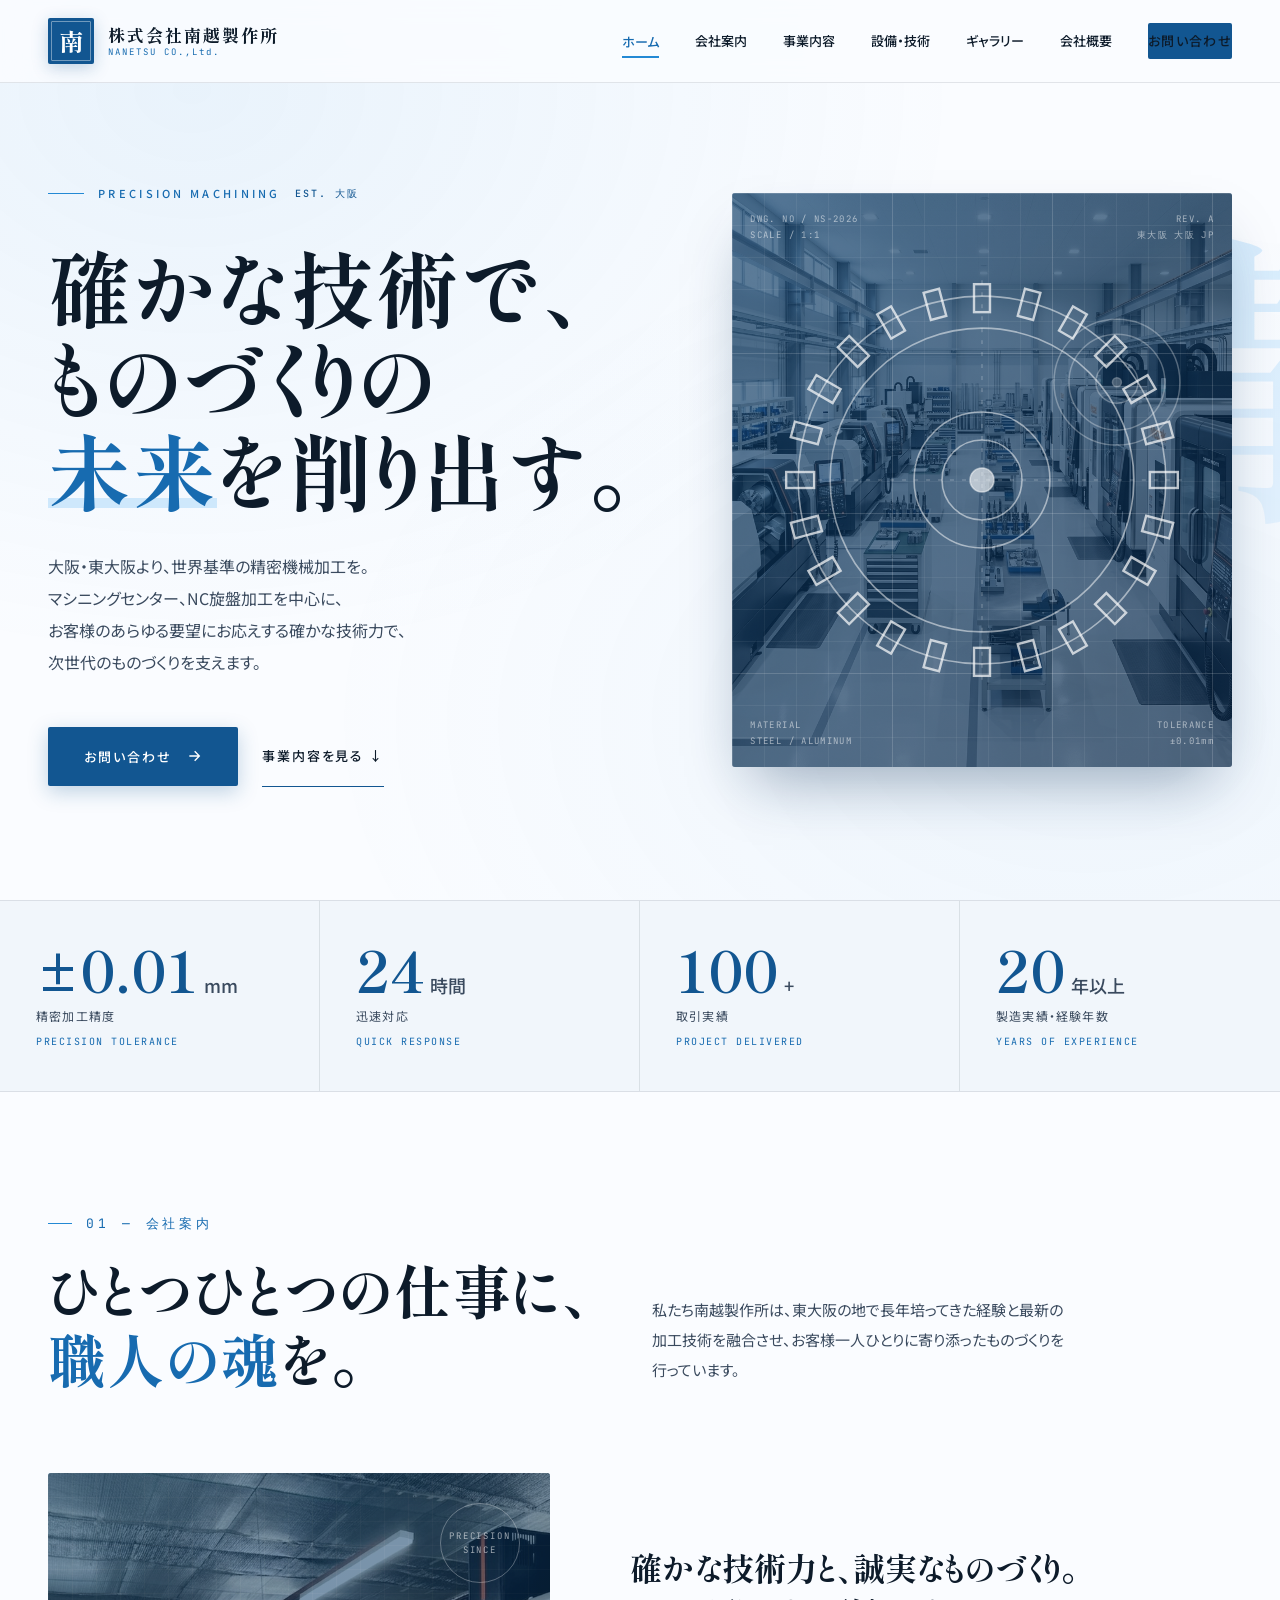
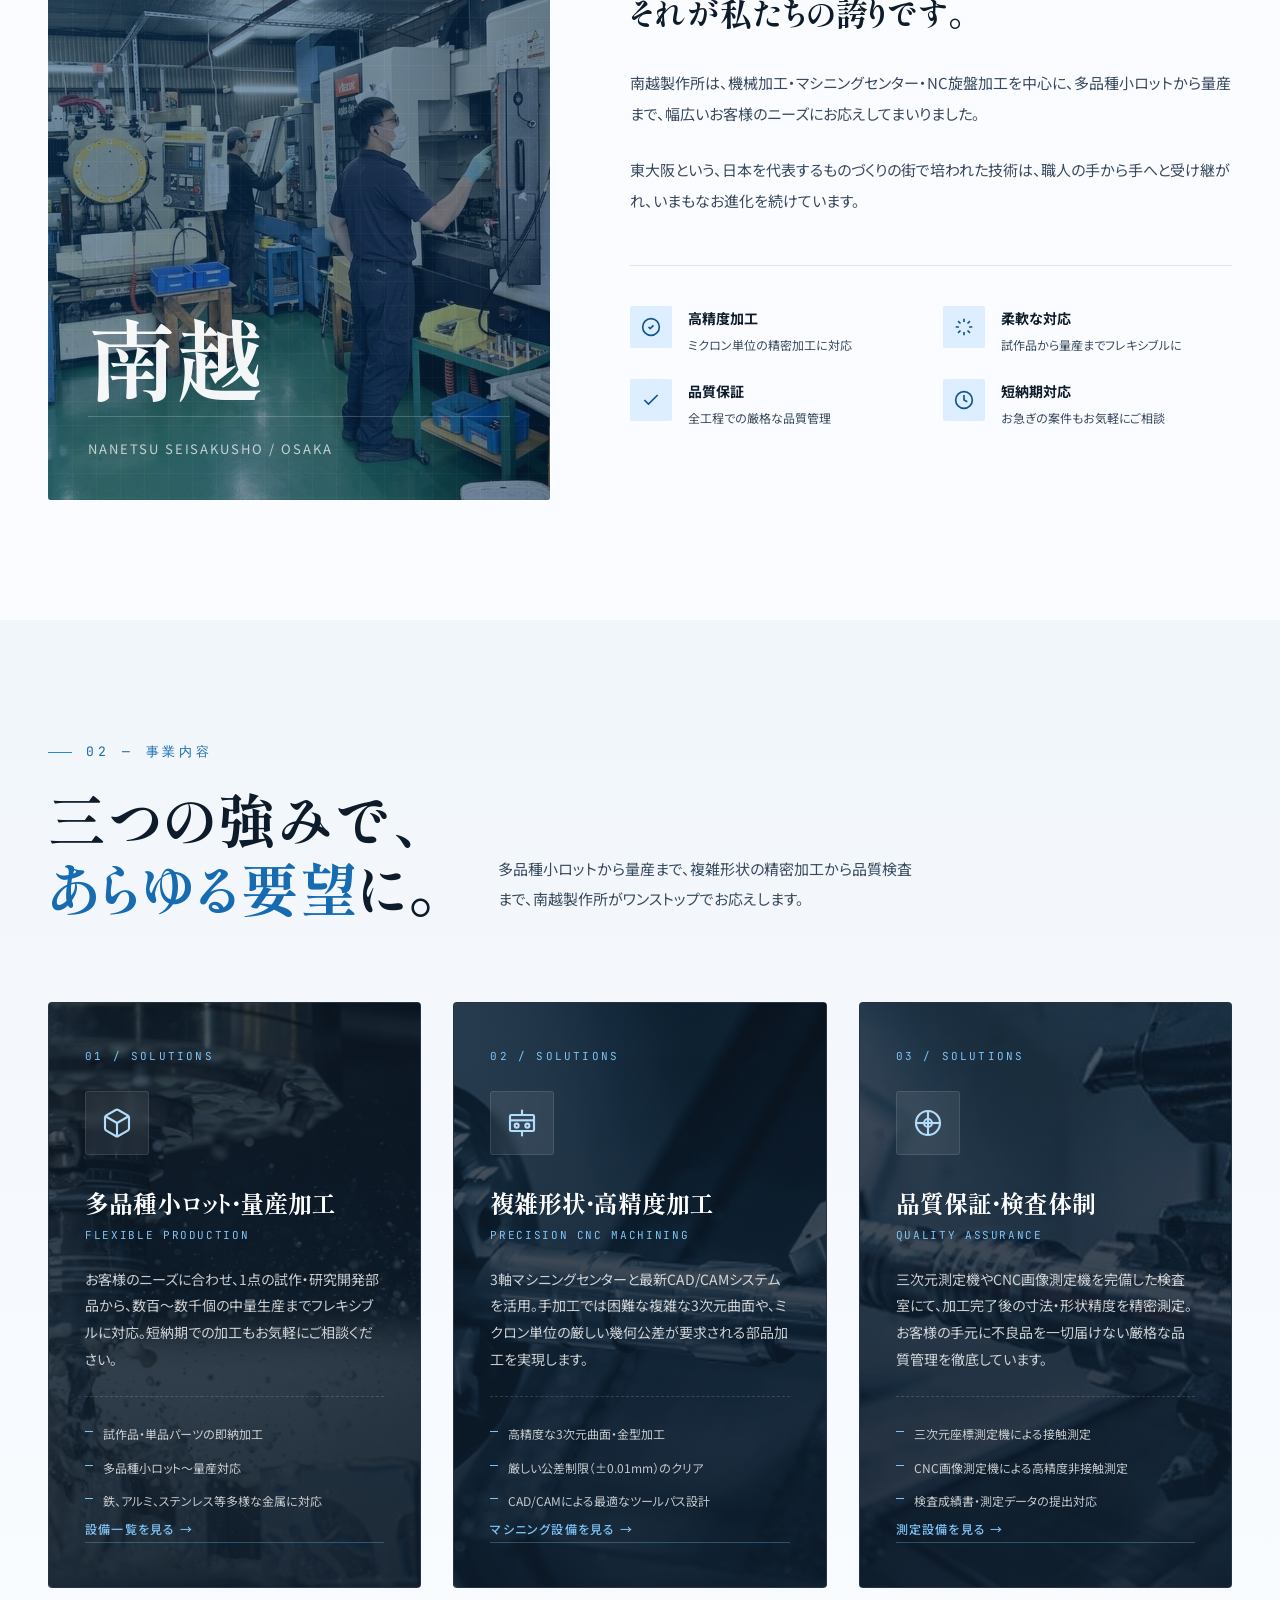
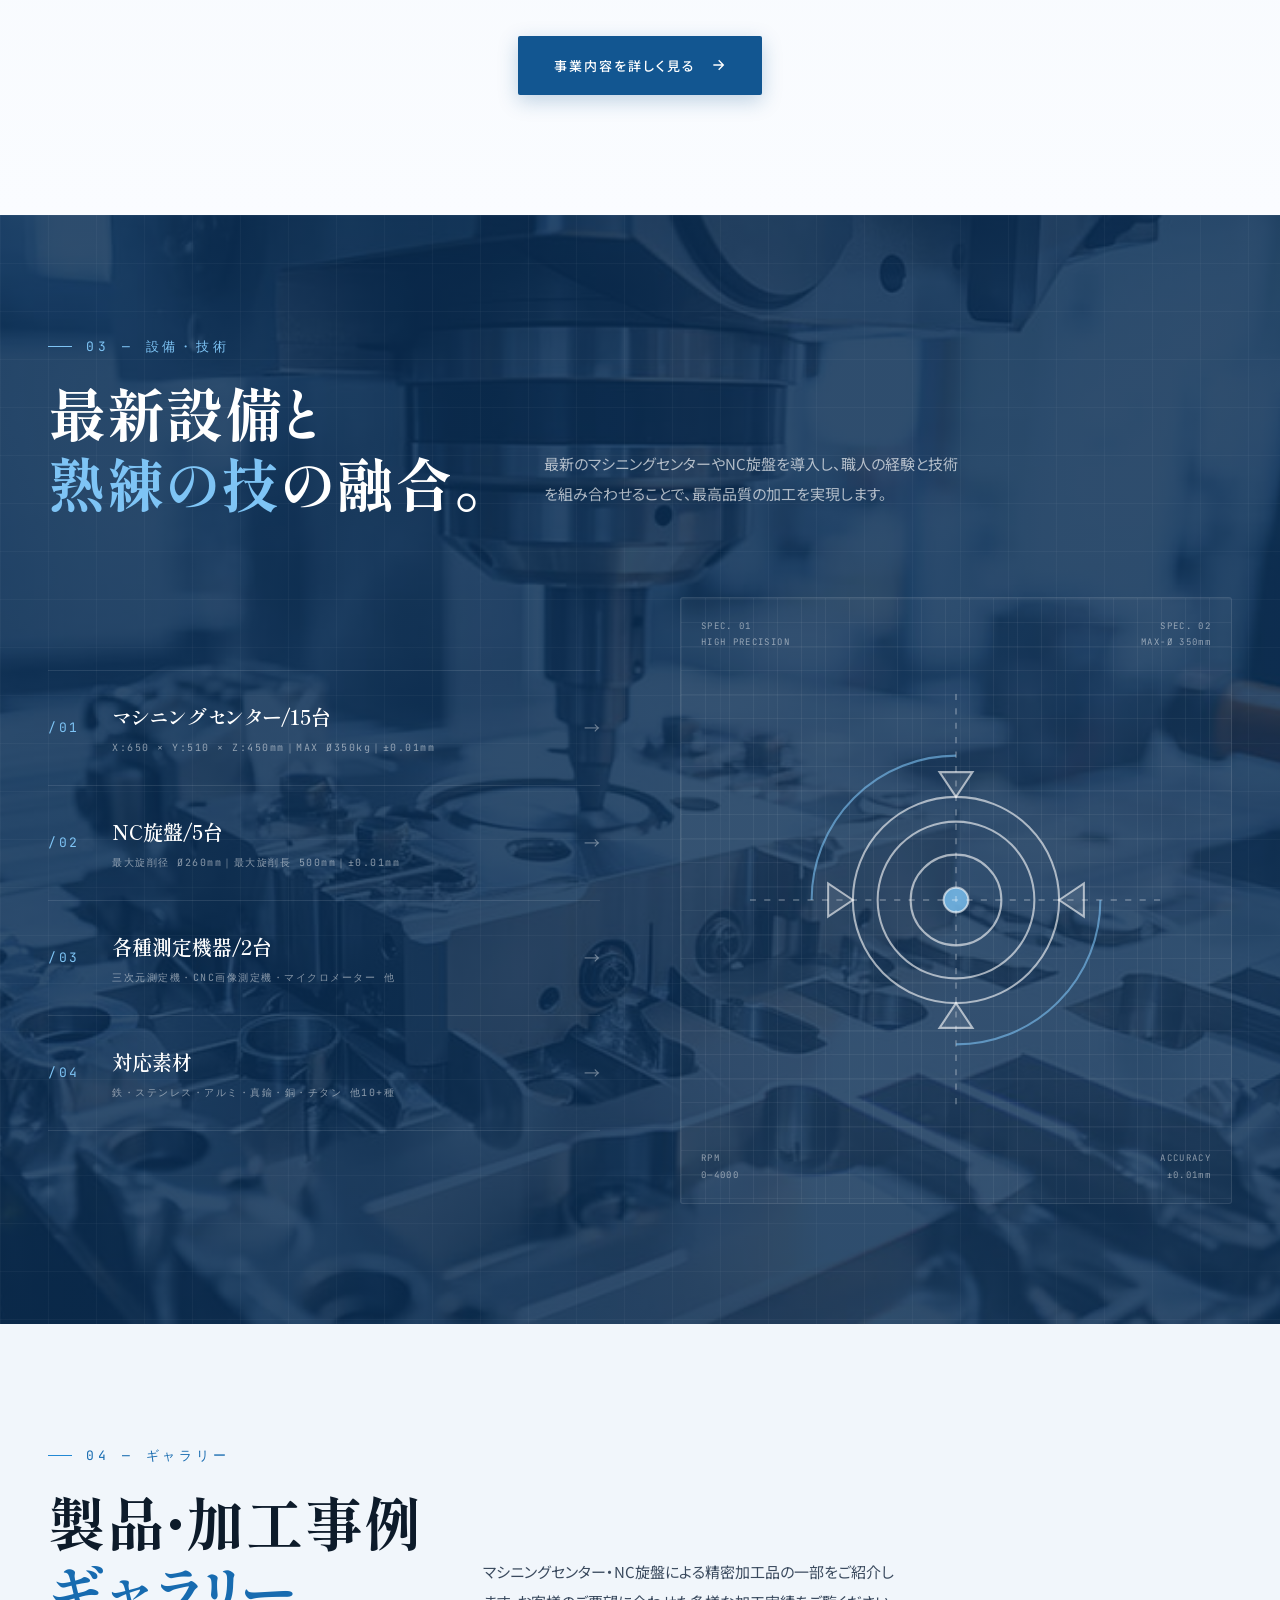
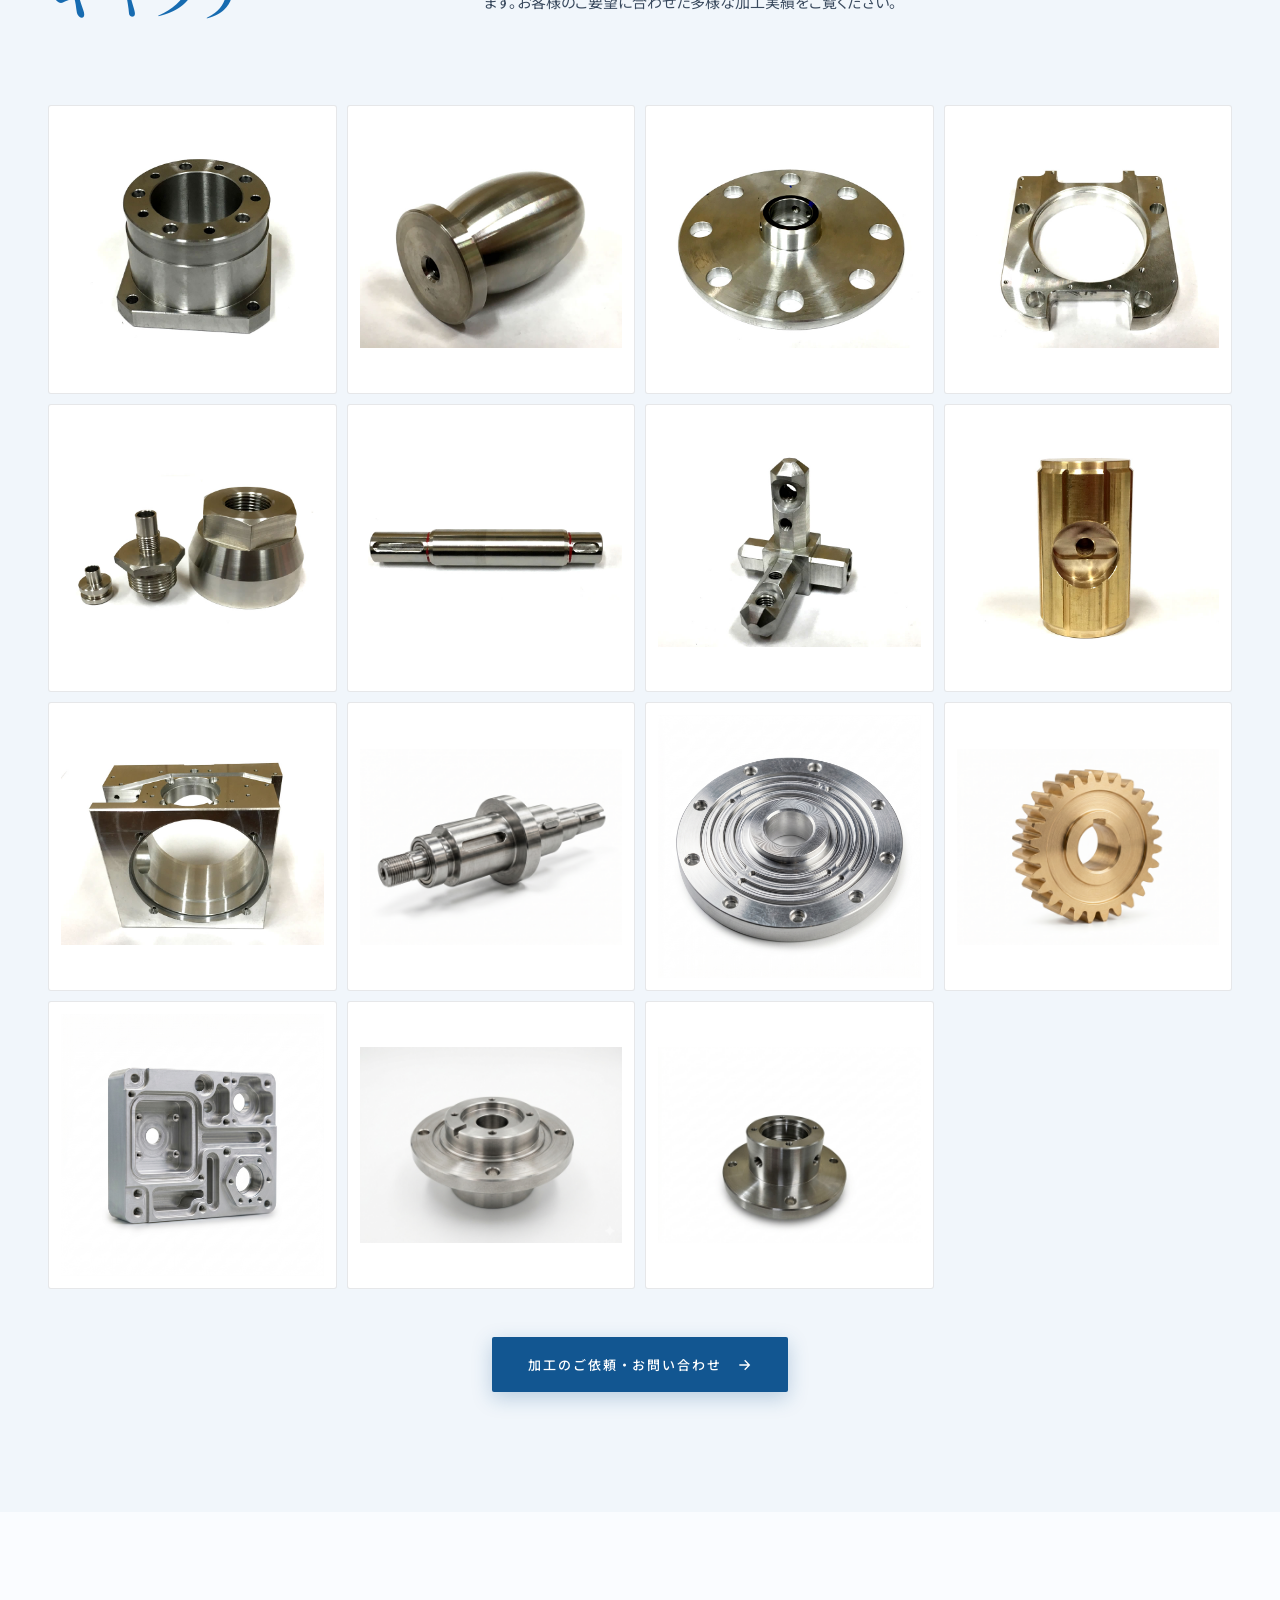
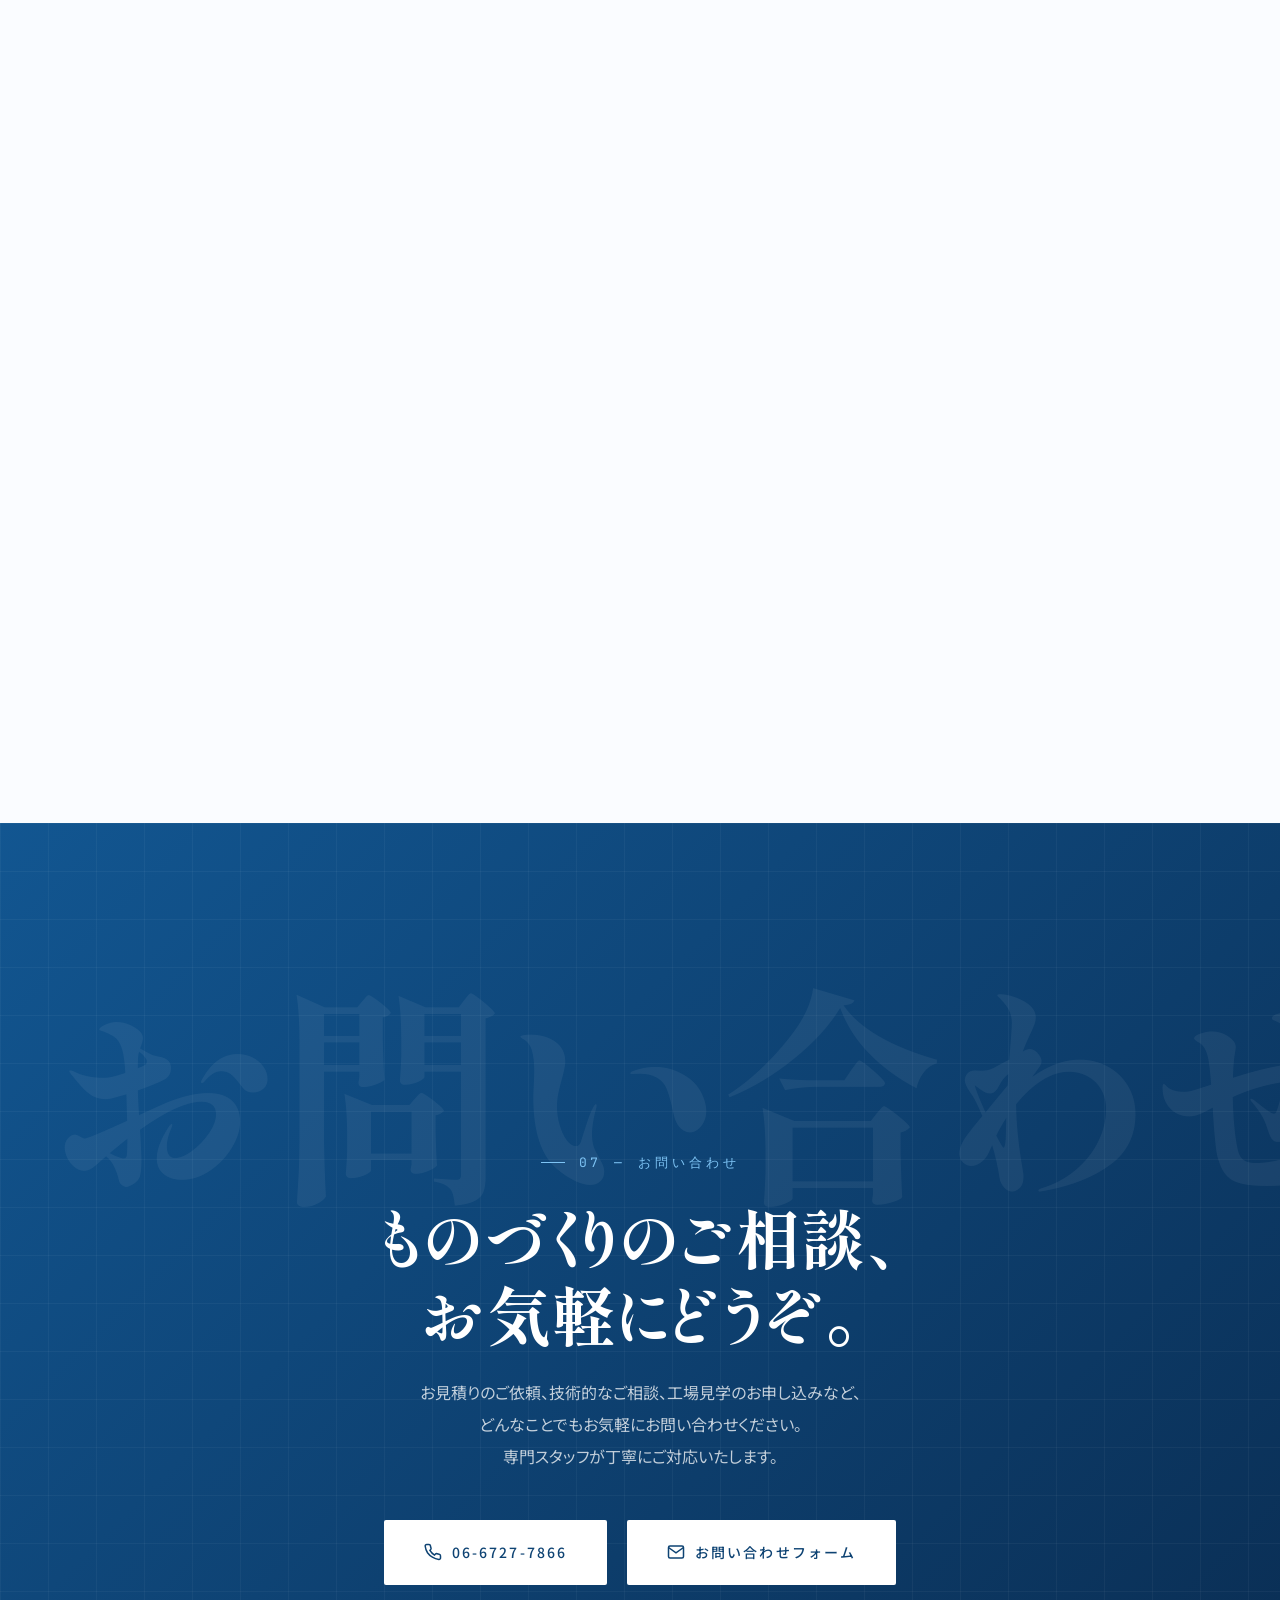
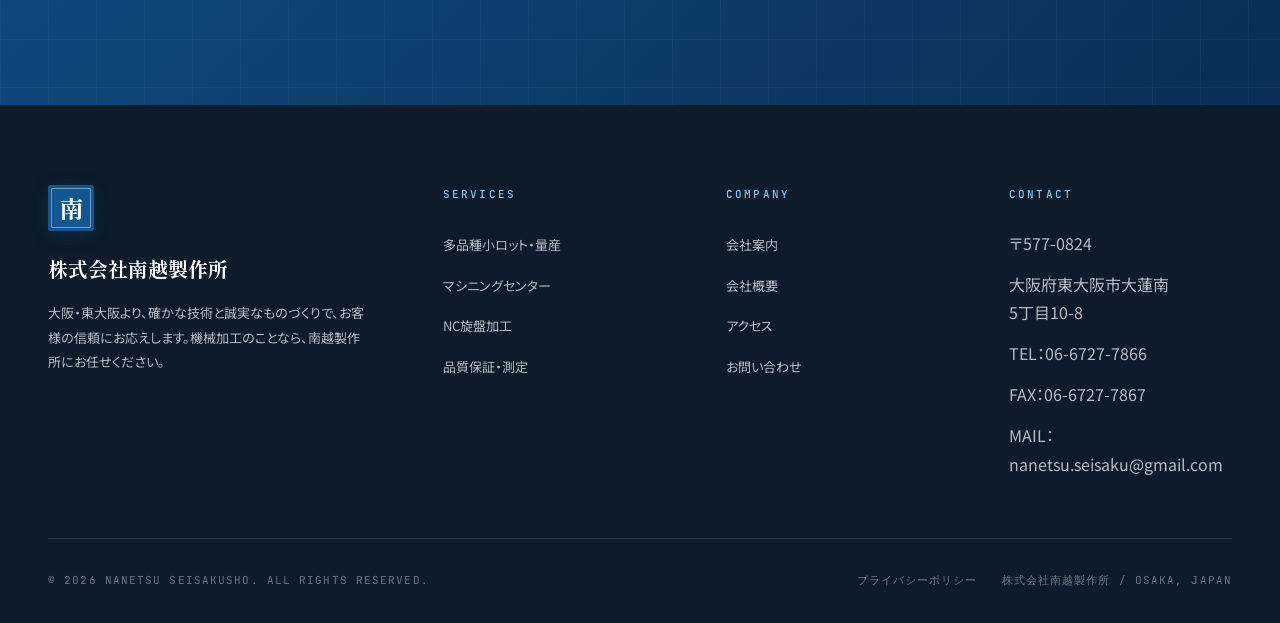
==== index.html @ d1db2cfe "first commit: nanetsu-web" ====
<!DOCTYPE html>
<html lang="ja">

<head>
  <meta charset="UTF-8">
  <meta name="viewport" content="width=device-width, initial-scale=1.0">
  <title>南越製作所 | 精密機械加工・マシニングセンター・NC旋盤加工</title>
  <meta name="description" content="大阪府東大阪市の南越製作所。機械加工、マシニングセンター、NC旋盤加工の専門企業。確かな技術と精密な仕上がりをお約束します。">
  <link rel="preconnect" href="https://fonts.googleapis.com">
  <link rel="preconnect" href="https://fonts.gstatic.com" crossorigin>
  <link
    href="https://fonts.googleapis.com/css2?family=Shippori+Mincho:wght@500;600;700;800&family=Noto+Sans+JP:wght@300;400;500;700&family=JetBrains+Mono:wght@400;500;700&display=swap"
    rel="stylesheet">
  <link rel="stylesheet" href="css/style.css">
</head>

<body>

  <!-- Dynamic Header Placeholder -->
  <div id="header-placeholder"></div>

  <!-- ===== HERO ===== -->
  <header class="hero">
    <div class="hero-bg-text">精密</div>
    <div class="hero-content">
      <div class="hero-tag">PRECISION MACHINING</div>
      <h1 class="hero-title">
        確かな技術で、<br>
        ものづくりの<br>
        <span class="accent">未来</span>を削り出す。
      </h1>
      <p class="hero-sub">
        大阪・東大阪より、世界基準の精密機械加工を。<br>
        マシニングセンター、NC旋盤加工を中心に、<br>
        お客様のあらゆる要望にお応えする確かな技術力で、<br>
        次世代のものづくりを支えます。
      </p>
      <div class="hero-cta">
        <a href="#contact" class="btn-primary">
          お問い合わせ
          <svg viewBox="0 0 24 24" fill="none" stroke="currentColor" stroke-width="2">
            <path d="M5 12h14M13 5l7 7-7 7" />
          </svg>
        </a>
        <a href="#services" class="btn-ghost">事業内容を見る ↓</a>
      </div>
    </div>
    <div class="hero-visual">
      <!-- Factory photo background -->
      <img src="images/company/interior.jpg" alt="工場内部"
        style="position:absolute;inset:0;width:100%;height:100%;object-fit:cover;opacity:0.38;z-index:0;filter:saturate(0.7) brightness(0.85);">
      <div class="blueprint"></div>
      <div class="blueprint-major"></div>
      <span class="visual-corner vc-tl">DWG. NO / NS-2026<br>SCALE / 1:1</span>
      <span class="visual-corner vc-tr">REV. A<br>東大阪 大阪 JP</span>
      <span class="visual-corner vc-bl">MATERIAL<br>STEEL / ALUMINUM</span>
      <span class="visual-corner vc-br">TOLERANCE<br>±0.01mm</span>
      <!-- Main gear -->
      <svg class="gear-svg" viewBox="0 0 200 200" xmlns="http://www.w3.org/2000/svg">
        <g fill="none" stroke="rgba(255,255,255,.5)" stroke-width=".8">
          <circle cx="100" cy="100" r="92" />
          <circle cx="100" cy="100" r="76" />
          <circle cx="100" cy="100" r="34" />
          <circle cx="100" cy="100" r="20" />
          <circle cx="100" cy="100" r="6" fill="rgba(255,255,255,.6)" />
        </g>
        <g stroke="rgba(255,255,255,.7)" stroke-width="1.2" fill="rgba(255,255,255,.05)">
          <!-- Gear teeth via rotated rectangles -->
          <g id="teeth-group">
            <rect x="96" y="2" width="8" height="14" />
          </g>
          <use href="#teeth-group" transform="rotate(15 100 100)" />
          <use href="#teeth-group" transform="rotate(30 100 100)" />
          <use href="#teeth-group" transform="rotate(45 100 100)" />
          <use href="#teeth-group" transform="rotate(60 100 100)" />
          <use href="#teeth-group" transform="rotate(75 100 100)" />
          <use href="#teeth-group" transform="rotate(90 100 100)" />
          <use href="#teeth-group" transform="rotate(105 100 100)" />
          <use href="#teeth-group" transform="rotate(120 100 100)" />
          <use href="#teeth-group" transform="rotate(135 100 100)" />
          <use href="#teeth-group" transform="rotate(150 100 100)" />
          <use href="#teeth-group" transform="rotate(165 100 100)" />
          <use href="#teeth-group" transform="rotate(180 100 100)" />
          <use href="#teeth-group" transform="rotate(195 100 100)" />
          <use href="#teeth-group" transform="rotate(210 100 100)" />
          <use href="#teeth-group" transform="rotate(225 100 100)" />
          <use href="#teeth-group" transform="rotate(240 100 100)" />
          <use href="#teeth-group" transform="rotate(255 100 100)" />
          <use href="#teeth-group" transform="rotate(270 100 100)" />
          <use href="#teeth-group" transform="rotate(285 100 100)" />
          <use href="#teeth-group" transform="rotate(300 100 100)" />
          <use href="#teeth-group" transform="rotate(315 100 100)" />
          <use href="#teeth-group" transform="rotate(330 100 100)" />
          <use href="#teeth-group" transform="rotate(345 100 100)" />
        </g>
        <!-- crosshair -->
        <line x1="100" y1="0" x2="100" y2="200" stroke="rgba(255,255,255,.15)" stroke-dasharray="2 4" />
        <line x1="0" y1="100" x2="200" y2="100" stroke="rgba(255,255,255,.15)" stroke-dasharray="2 4" />
      </svg>
      <!-- Small gear -->
      <svg class="gear-svg-2" viewBox="0 0 100 100" xmlns="http://www.w3.org/2000/svg">
        <g fill="none" stroke="rgba(255,255,255,.6)" stroke-width="1">
          <circle cx="50" cy="50" r="42" />
          <circle cx="50" cy="50" r="32" />
          <circle cx="50" cy="50" r="14" />
          <circle cx="50" cy="50" r="3" fill="rgba(255,255,255,.5)" />
        </g>
      </svg>
    </div>
  </header>

  <!-- ===== STATS ===== -->
  <div class="stats">
    <div class="stat">
      <div class="stat-num">±0.01<span class="unit">mm</span></div>
      <div class="stat-label">精密加工精度</div>
      <div class="stat-en">PRECISION TOLERANCE</div>
    </div>
    <div class="stat">
      <div class="stat-num">24<span class="unit">時間</span></div>
      <div class="stat-label">迅速対応</div>
      <div class="stat-en">QUICK RESPONSE</div>
    </div>
    <div class="stat">
      <div class="stat-num">100<span class="unit">+</span></div>
      <div class="stat-label">取引実績</div>
      <div class="stat-en">PROJECT DELIVERED</div>
    </div>
    <div class="stat">
      <div class="stat-num">20<span class="unit">年以上</span></div>
      <div class="stat-label">製造実績・経験年数</div>
      <div class="stat-en">YEARS OF EXPERIENCE</div>
    </div>
  </div>

  <!-- ===== ABOUT ===== -->
  <section class="about" id="about">
    <div class="section-head">
      <div>
        <div class="section-num">01 — 会社案内</div>
        <h2 class="section-title">
          ひとつひとつの仕事に、<br>
          <span class="blue">職人の魂</span>を。
        </h2>
      </div>
      <p class="section-desc">
        私たち南越製作所は、東大阪の地で長年培ってきた経験と最新の加工技術を融合させ、お客様一人ひとりに寄り添ったものづくりを行っています。
      </p>
    </div>

    <div class="about-grid">
      <div class="about-img">
        <img src="images/interior-3.jpg" alt="南越製作所 工場内様子"
          style="position: absolute; inset: 0; width: 100%; height: 100%; object-fit: cover; opacity: 0.55; filter: contrast(1.05) brightness(0.82); z-index: 1;">
        <div class="about-img-deco" style="z-index: 3;">PRECISION<br>SINCE</div>
        <div class="about-img-text" style="z-index: 3;">
          <div class="kanji">南越</div>
          <div class="desc">NANETSU SEISAKUSHO / OSAKA</div>
        </div>
      </div>
      <div class="about-text">
        <h3>確かな技術力と、誠実なものづくり。<br>それが私たちの誇りです。</h3>
        <p>
          南越製作所は、機械加工・マシニングセンター・NC旋盤加工を中心に、多品種小ロットから量産まで、幅広いお客様のニーズにお応えしてまいりました。
        </p>
        <p>
          東大阪という、日本を代表するものづくりの街で培われた技術は、職人の手から手へと受け継がれ、いまもなお進化を続けています。
        </p>

        <div class="about-features">
          <div class="feat">
            <div class="feat-icon">
              <svg width="20" height="20" viewBox="0 0 24 24" fill="none" stroke="currentColor" stroke-width="2">
                <path d="M9 12l2 2 4-4" />
                <circle cx="12" cy="12" r="10" />
              </svg>
            </div>
            <div>
              <h4>高精度加工</h4>
              <p>ミクロン単位の精密加工に対応</p>
            </div>
          </div>
          <div class="feat">
            <div class="feat-icon">
              <svg width="20" height="20" viewBox="0 0 24 24" fill="none" stroke="currentColor" stroke-width="2">
                <path
                  d="M12 2v4M12 18v4M4.93 4.93l2.83 2.83M16.24 16.24l2.83 2.83M2 12h4M18 12h4M4.93 19.07l2.83-2.83M16.24 7.76l2.83-2.83" />
              </svg>
            </div>
            <div>
              <h4>柔軟な対応</h4>
              <p>試作品から量産までフレキシブルに</p>
            </div>
          </div>
          <div class="feat">
            <div class="feat-icon">
              <svg width="20" height="20" viewBox="0 0 24 24" fill="none" stroke="currentColor" stroke-width="2">
                <polyline points="20 6 9 17 4 12" />
              </svg>
            </div>
            <div>
              <h4>品質保証</h4>
              <p>全工程での厳格な品質管理</p>
            </div>
          </div>
          <div class="feat">
            <div class="feat-icon">
              <svg width="20" height="20" viewBox="0 0 24 24" fill="none" stroke="currentColor" stroke-width="2">
                <circle cx="12" cy="12" r="10" />
                <polyline points="12 6 12 12 16 14" />
              </svg>
            </div>
            <div>
              <h4>短納期対応</h4>
              <p>お急ぎの案件もお気軽にご相談</p>
            </div>
          </div>
        </div>
      </div>
    </div>
  </section>

  <!-- ===== SERVICES ===== -->
  <section class="services" id="services">
    <div class="section-head">
      <div>
        <div class="section-num">02 — 事業内容</div>
        <h2 class="section-title">
          三つの強みで、<br>
          <span class="blue">あらゆる要望</span>に。
        </h2>
      </div>
      <p class="section-desc">
        多品種小ロットから量産まで、複雑形状の精密加工から品質検査まで、南越製作所がワンストップでお応えします。
      </p>
    </div>

    <div class="services-grid">
      <!-- Service 01 -->
      <div class="service">
        <div class="service-bg" style="background-image: url('images/1.jpg');"></div>
        <div class="service-overlay"></div>
        <div class="service-content">
          <div class="service-num">01 / SOLUTIONS</div>
          <div class="service-icon">
            <svg width="32" height="32" viewBox="0 0 24 24" fill="none" stroke="currentColor" stroke-width="1.6">
              <path
                d="M21 16V8a2 2 0 0 0-1-1.73l-7-4a2 2 0 0 0-2 0l-7 4A2 2 0 0 0 3 8v8a2 2 0 0 0 1 1.73l7 4a2 2 0 0 0 2 0l7-4A2 2 0 0 0 21 16z" />
              <polyline points="3.27 6.96 12 12.01 20.73 6.96" />
              <line x1="12" y1="22.08" x2="12" y2="12" />
            </svg>
          </div>
          <h3>多品種小ロット・量産加工</h3>
          <span class="en">FLEXIBLE PRODUCTION</span>
          <p>
            お客様のニーズに合わせ、1点の試作・研究開発部品から、数百〜数千個の中量生産までフレキシブルに対応。短納期での加工もお気軽にご相談ください。
          </p>
          <ul class="service-list">
            <li>試作品・単品パーツの即納加工</li>
            <li>多品種小ロット〜量産対応</li>
            <li>鉄、アルミ、ステンレス等多様な金属に対応</li>
          </ul>
          <a href="tech.html" class="service-cta">設備一覧を見る →</a>
        </div>
      </div>

      <!-- Service 02 -->
      <div class="service">
        <div class="service-bg" style="background-image: url('images/2.jpg');"></div>
        <div class="service-overlay"></div>
        <div class="service-content">
          <div class="service-num">02 / SOLUTIONS</div>
          <div class="service-icon">
            <svg width="32" height="32" viewBox="0 0 24 24" fill="none" stroke="currentColor" stroke-width="1.6">
              <rect x="3" y="6" width="18" height="12" rx="1" />
              <line x1="3" y1="10" x2="21" y2="10" />
              <circle cx="8" cy="14" r="1.5" />
              <circle cx="16" cy="14" r="1.5" />
              <line x1="12" y1="2" x2="12" y2="6" />
              <line x1="12" y1="18" x2="12" y2="22" />
            </svg>
          </div>
          <h3>複雑形状・高精度加工</h3>
          <span class="en">PRECISION CNC MACHINING</span>
          <p>
            3軸マシニングセンターと最新CAD/CAMシステムを活用。手加工では困難な複雑な3次元曲面や、ミクロン単位の厳しい幾何公差が要求される部品加工を実現します。
          </p>
          <ul class="service-list">
            <li>高精度な3次元曲面・金型加工</li>
            <li>厳しい公差制限（±0.01mm）のクリア</li>
            <li>CAD/CAMによる最適なツールパス設計</li>
          </ul>
          <a href="mc.html" class="service-cta">マシニング設備を見る →</a>
        </div>
      </div>

      <!-- Service 03 -->
      <div class="service">
        <div class="service-bg" style="background-image: url('images/3.webp');"></div>
        <div class="service-overlay"></div>
        <div class="service-content">
          <div class="service-num">03 / SOLUTIONS</div>
          <div class="service-icon">
            <svg width="32" height="32" viewBox="0 0 24 24" fill="none" stroke="currentColor" stroke-width="1.6">
              <circle cx="12" cy="12" r="9" />
              <circle cx="12" cy="12" r="3" />
              <line x1="12" y1="3" x2="12" y2="21" />
              <line x1="3" y1="12" x2="21" y2="12" />
            </svg>
          </div>
          <h3>品質保証・検査体制</h3>
          <span class="en">QUALITY ASSURANCE</span>
          <p>
            三次元測定機やCNC画像測定機を完備した検査室にて、加工完了後の寸法・形状精度を精密測定。お客様の手元に不良品を一切届けない厳格な品質管理を徹底しています。
          </p>
          <ul class="service-list">
            <li>三次元座標測定機による接触測定</li>
            <li>CNC画像測定機による高精度非接触測定</li>
            <li>検査成績書・測定データの提出対応</li>
          </ul>
          <a href="do.html" class="service-cta">測定設備を見る →</a>
        </div>
      </div>
    </div>

    <div style="text-align: center; margin-top: 48px;">
      <a href="services.html" class="btn-primary" style="display: inline-flex;">
        事業内容を詳しく見る
        <svg viewBox="0 0 24 24" fill="none" stroke="currentColor" stroke-width="2">
          <path d="M5 12h14M13 5l7 7-7 7" />
        </svg>
      </a>
    </div>
  </section>

  <!-- ===== TECHNOLOGY ===== -->
  <section class="tech" id="tech">
    <div class="section-head" style="position:relative;z-index:2;">
      <div>
        <div class="section-num">03 — 設備・技術</div>
        <h2 class="section-title">
          最新設備と<br>
          <span class="blue">熟練の技</span>の融合。
        </h2>
      </div>
      <p class="section-desc">
        最新のマシニングセンターやNC旋盤を導入し、職人の経験と技術を組み合わせることで、最高品質の加工を実現します。
      </p>
    </div>

    <div class="tech-content">
      <div class="tech-list">
        <a href="mc.html" class="tech-item">
          <span class="tech-num">/01</span>
          <div class="tech-name">マシニングセンター/15台
            <span class="en">X:650 × Y:510 × Z:450mm｜MAX Ø350kg｜±0.01mm</span>
          </div>
          <span class="tech-arrow">→</span>
        </a>
        <a href="nc.html" class="tech-item">
          <span class="tech-num">/02</span>
          <div class="tech-name">NC旋盤/5台
            <span class="en">最大旋削径 Ø260mm｜最大旋削長 500mm｜±0.01mm</span>
          </div>
          <span class="tech-arrow">→</span>
        </a>
        <a href="do.html" class="tech-item">
          <span class="tech-num">/03</span>
          <div class="tech-name">各種測定機器/2台
            <span class="en">三次元測定機・CNC画像測定機・マイクロメーター 他</span>
          </div>
          <span class="tech-arrow">→</span>
        </a>
        <div class="tech-item">
          <span class="tech-num">/04</span>
          <div class="tech-name">対応素材
            <span class="en">鉄・ステンレス・アルミ・真鍮・銅・チタン 他10+種</span>
          </div>
          <span class="tech-arrow">→</span>
        </div>
      </div>

      <div class="tech-visual">
        <div class="tech-visual-grid"></div>
        <span class="tech-spec ts1">SPEC. 01<br>HIGH PRECISION</span>
        <span class="tech-spec ts2">SPEC. 02<br>MAX-Ø 350mm</span>
        <span class="tech-spec ts3">RPM<br>0—4000</span>
        <span class="tech-spec ts4">ACCURACY<br>±0.01mm</span>
        <svg viewBox="0 0 200 200" xmlns="http://www.w3.org/2000/svg">
          <!-- Lathe representation -->
          <g fill="none" stroke="rgba(255,255,255,.6)" stroke-width="1">
            <!-- Chuck -->
            <circle cx="100" cy="100" r="50" />
            <circle cx="100" cy="100" r="38" />
            <circle cx="100" cy="100" r="22" />
            <circle cx="100" cy="100" r="6" fill="rgba(125,196,245,.8)" />
            <!-- Jaws -->
            <path d="M100 50 L92 38 L108 38 Z" fill="rgba(255,255,255,.1)" />
            <path d="M100 150 L92 162 L108 162 Z" fill="rgba(255,255,255,.1)" />
            <path d="M50 100 L38 92 L38 108 Z" fill="rgba(255,255,255,.1)" />
            <path d="M150 100 L162 92 L162 108 Z" fill="rgba(255,255,255,.1)" />
            <!-- Crosshair -->
            <line x1="0" y1="100" x2="200" y2="100" stroke-dasharray="3 4" opacity=".4" />
            <line x1="100" y1="0" x2="100" y2="200" stroke-dasharray="3 4" opacity=".4" />
            <!-- Outer arcs -->
            <path d="M30 100 A70 70 0 0 1 100 30" stroke="rgba(125,196,245,.6)" />
            <path d="M170 100 A70 70 0 0 1 100 170" stroke="rgba(125,196,245,.6)" />
          </g>
        </svg>
      </div>
    </div>
  </section>

  <!-- ===== GALLERY ===== -->
  <section class="gallery" id="gallery">
    <div class="section-head">
      <div>
        <div class="section-num">04 — ギャラリー</div>
        <h2 class="section-title">
          製品・加工事例<br>
          <span class="blue">ギャラリー</span>
        </h2>
      </div>
      <p class="section-desc">
        マシニングセンター・NC旋盤による精密加工品の一部をご紹介します。お客様のご要望に合わせた多様な加工実績をご覧ください。
      </p>
    </div>

    <div class="gallery-layout">
      <div class="gallery-item">
        <img src="images/product/3665-2-4-gimg-1.jpeg" alt="精密加工製品" loading="lazy">
        <div class="gallery-overlay">PRECISION MACHINING / 精密加工</div>
      </div>
      <div class="gallery-item">
        <img src="images/product/3665-2-4-gimg-2.jpeg" alt="加工事例 02" loading="lazy">
        <div class="gallery-overlay">MACHINING CENTER</div>
      </div>
      <div class="gallery-item">
        <img src="images/product/3665-2-4-gimg-3.jpeg" alt="加工事例 03" loading="lazy">
        <div class="gallery-overlay">NC TURNING</div>
      </div>
      <div class="gallery-item">
        <img src="images/product/3665-2-4-gimg-4.jpeg" alt="加工事例 04" loading="lazy">
        <div class="gallery-overlay">PRECISION PARTS</div>
      </div>
      <div class="gallery-item">
        <img src="images/product/3665-2-4-gimg-5.jpeg" alt="加工事例 05" loading="lazy">
        <div class="gallery-overlay">MILLING / フライス加工</div>
      </div>
      <div class="gallery-item">
        <img src="images/product/3665-2-4-gimg-6.jpeg" alt="加工事例 06" loading="lazy">
        <div class="gallery-overlay">TURNING / 旋削加工</div>
      </div>
      <div class="gallery-item">
        <img src="images/product/3665-2-4-gimg-7.jpeg" alt="加工事例 07" loading="lazy">
        <div class="gallery-overlay">COMPLEX PART / 複合加工</div>
      </div>
      <div class="gallery-item">
        <img src="images/product/3665-2-4-gimg-8.jpeg" alt="加工事例 08" loading="lazy">
        <div class="gallery-overlay">HIGH PRECISION</div>
      </div>
      <div class="gallery-item">
        <img src="images/product/3665-2-4-gimg-9.jpeg" alt="加工事例 09" loading="lazy">
        <div class="gallery-overlay">PRECISION PARTS</div>
      </div>
      <div class="gallery-item">
        <img src="images/product/product-1.png" alt="加工事例 10" loading="lazy">
        <div class="gallery-overlay">PRECISION PARTS</div>
      </div>
      <div class="gallery-item">
        <img src="images/product/product-2.png" alt="加工事例 11" loading="lazy">
        <div class="gallery-overlay">CNC MACHINING</div>
      </div>
      <div class="gallery-item">
        <img src="images/product/product-3.png" alt="加工事例 12" loading="lazy">
        <div class="gallery-overlay">TURNING / 旋削加工</div>
      </div>
      <div class="gallery-item">
        <img src="images/product/product-4.png" alt="加工事例 13" loading="lazy">
        <div class="gallery-overlay">MILLING / フライス加工</div>
      </div>
      <div class="gallery-item">
        <img src="images/product/product-5.png" alt="加工事例 14" loading="lazy">
        <div class="gallery-overlay">FLANGE / フランジ加工</div>
      </div>
      <div class="gallery-item">
        <img src="images/product/product-6.png" alt="加工事例 15" loading="lazy">
        <div class="gallery-overlay">PRECISION PARTS / 精密部品</div>
      </div>
    </div>

    <div style="text-align: center; margin-top: 48px;">
      <button class="btn-primary open-contact-modal" style="display:inline-flex;cursor:pointer;border:none;">
        加工のご依頼・お問い合わせ
        <svg viewBox="0 0 24 24" fill="none" stroke="currentColor" stroke-width="2">
          <path d="M5 12h14M13 5l7 7-7 7" />
        </svg>
      </button>
    </div>
  </section>

  <!-- ===== ORDER FLOW ===== -->
  <section class="order-flow" id="order-flow">
    <div class="section-head">
      <div>
        <div class="section-num">05 — 注文の流れ</div>
        <h2 class="section-title">
          ご依頼から納品まで、<br>
          <span class="blue">安心のプロセス</span>。
        </h2>
      </div>
      <p class="section-desc">
        お問い合わせから納品まで、お客様に安心してご依頼いただけるよう、丁寧にサポートいたします。まずはお気軽にご相談ください。
      </p>
    </div>

    <div class="flow-track">
      <!-- Step 1 -->
      <div class="flow-step reveal">
        <div class="flow-step-inner">
          <div class="flow-step-num">STEP <span>01</span></div>
          <div class="flow-step-icon">
            <svg width="30" height="30" viewBox="0 0 24 24" fill="none" stroke="currentColor" stroke-width="1.6">
              <path d="M22 16.92v3a2 2 0 0 1-2.18 2 19.79 19.79 0 0 1-8.63-3.07A19.5 19.5 0 0 1 4.69 13a19.79 19.79 0 0 1-3.07-8.67A2 2 0 0 1 3.62 2h3a2 2 0 0 1 2 1.72c.127.96.361 1.903.7 2.81a2 2 0 0 1-.45 2.11L7.91 9.91a16 16 0 0 0 6.13 6.13l1.27-1.27a2 2 0 0 1 2.11-.45c.907.339 1.85.573 2.81.7A2 2 0 0 1 22 16.92z"/>
            </svg>
          </div>
          <h4 class="flow-step-title">お問い合わせ・<br>ご相談</h4>
          <p class="flow-step-desc">電話・メール・フォームよりお気軽にご連絡ください。加工内容、材質、数量などをお聞かせください。</p>
          <div class="flow-step-tag">TEL / MAIL / FORM</div>
        </div>
        <div class="flow-arrow">
          <svg viewBox="0 0 40 24" fill="none" xmlns="http://www.w3.org/2000/svg">
            <line x1="0" y1="12" x2="32" y2="12" stroke="currentColor" stroke-width="1.5" stroke-dasharray="4 3"/>
            <polyline points="26,5 34,12 26,19" stroke="currentColor" stroke-width="1.5" fill="none" stroke-linejoin="round"/>
          </svg>
        </div>
      </div>

      <!-- Step 2 -->
      <div class="flow-step reveal">
        <div class="flow-step-inner">
          <div class="flow-step-num">STEP <span>02</span></div>
          <div class="flow-step-icon">
            <svg width="30" height="30" viewBox="0 0 24 24" fill="none" stroke="currentColor" stroke-width="1.6">
              <path d="M14 2H6a2 2 0 0 0-2 2v16a2 2 0 0 0 2 2h12a2 2 0 0 0 2-2V8z"/>
              <polyline points="14 2 14 8 20 8"/>
              <line x1="16" y1="13" x2="8" y2="13"/><line x1="16" y1="17" x2="8" y2="17"/>
              <polyline points="10 9 9 9 8 9"/>
            </svg>
          </div>
          <h4 class="flow-step-title">図面・仕様の<br>ご提出</h4>
          <p class="flow-step-desc">図面（PDF・DXF等）や仕様書をメールにてお送りください。口頭でのご相談も対応いたします。</p>
          <div class="flow-step-tag">PDF / DXF / CAD</div>
        </div>
        <div class="flow-arrow">
          <svg viewBox="0 0 40 24" fill="none" xmlns="http://www.w3.org/2000/svg">
            <line x1="0" y1="12" x2="32" y2="12" stroke="currentColor" stroke-width="1.5" stroke-dasharray="4 3"/>
            <polyline points="26,5 34,12 26,19" stroke="currentColor" stroke-width="1.5" fill="none" stroke-linejoin="round"/>
          </svg>
        </div>
      </div>

      <!-- Step 3 -->
      <div class="flow-step reveal">
        <div class="flow-step-inner">
          <div class="flow-step-num">STEP <span>03</span></div>
          <div class="flow-step-icon">
            <svg width="30" height="30" viewBox="0 0 24 24" fill="none" stroke="currentColor" stroke-width="1.6">
              <line x1="12" y1="1" x2="12" y2="23"/><path d="M17 5H9.5a3.5 3.5 0 0 0 0 7h5a3.5 3.5 0 0 1 0 7H6"/>
            </svg>
          </div>
          <h4 class="flow-step-title">お見積もり・<br>ご提案</h4>
          <p class="flow-step-desc">図面・仕様を確認後、加工方法と費用をご提示します。最短24時間以内にご回答いたします。</p>
          <div class="flow-step-tag">MAX 24H RESPONSE</div>
        </div>
        <div class="flow-arrow">
          <svg viewBox="0 0 40 24" fill="none" xmlns="http://www.w3.org/2000/svg">
            <line x1="0" y1="12" x2="32" y2="12" stroke="currentColor" stroke-width="1.5" stroke-dasharray="4 3"/>
            <polyline points="26,5 34,12 26,19" stroke="currentColor" stroke-width="1.5" fill="none" stroke-linejoin="round"/>
          </svg>
        </div>
      </div>

      <!-- Step 4 -->
      <div class="flow-step reveal">
        <div class="flow-step-inner">
          <div class="flow-step-num">STEP <span>04</span></div>
          <div class="flow-step-icon">
            <svg width="30" height="30" viewBox="0 0 24 24" fill="none" stroke="currentColor" stroke-width="1.6">
              <polyline points="9 11 12 14 22 4"/>
              <path d="M21 12v7a2 2 0 0 1-2 2H5a2 2 0 0 1-2-2V5a2 2 0 0 1 2-2h11"/>
            </svg>
          </div>
          <h4 class="flow-step-title">ご発注・<br>ご契約</h4>
          <p class="flow-step-desc">お見積りにご納得いただけましたら、正式にご発注をお願いいたします。納期・仕様を最終確認します。</p>
          <div class="flow-step-tag">ORDER CONFIRMED</div>
        </div>
        <div class="flow-arrow">
          <svg viewBox="0 0 40 24" fill="none" xmlns="http://www.w3.org/2000/svg">
            <line x1="0" y1="12" x2="32" y2="12" stroke="currentColor" stroke-width="1.5" stroke-dasharray="4 3"/>
            <polyline points="26,5 34,12 26,19" stroke="currentColor" stroke-width="1.5" fill="none" stroke-linejoin="round"/>
          </svg>
        </div>
      </div>

      <!-- Step 5 -->
      <div class="flow-step reveal">
        <div class="flow-step-inner">
          <div class="flow-step-num">STEP <span>05</span></div>
          <div class="flow-step-icon">
            <svg width="30" height="30" viewBox="0 0 24 24" fill="none" stroke="currentColor" stroke-width="1.6">
              <circle cx="12" cy="12" r="3"/><path d="M19.07 4.93a10 10 0 0 1 0 14.14M4.93 4.93a10 10 0 0 0 0 14.14"/>
              <path d="M15.54 8.46a5 5 0 0 1 0 7.07M8.46 8.46a5 5 0 0 0 0 7.07"/>
            </svg>
          </div>
          <h4 class="flow-step-title">加工・<br>製造</h4>
          <p class="flow-step-desc">マシニングセンター・NC旋盤など最新設備にて、精密加工を行います。工程ごとに進捗を管理します。</p>
          <div class="flow-step-tag">CNC / MC / NC LATHE</div>
        </div>
        <div class="flow-arrow">
          <svg viewBox="0 0 40 24" fill="none" xmlns="http://www.w3.org/2000/svg">
            <line x1="0" y1="12" x2="32" y2="12" stroke="currentColor" stroke-width="1.5" stroke-dasharray="4 3"/>
            <polyline points="26,5 34,12 26,19" stroke="currentColor" stroke-width="1.5" fill="none" stroke-linejoin="round"/>
          </svg>
        </div>
      </div>

      <!-- Step 6 -->
      <div class="flow-step reveal">
        <div class="flow-step-inner">
          <div class="flow-step-num">STEP <span>06</span></div>
          <div class="flow-step-icon">
            <svg width="30" height="30" viewBox="0 0 24 24" fill="none" stroke="currentColor" stroke-width="1.6">
              <path d="M22 11.08V12a10 10 0 1 1-5.93-9.14"/>
              <polyline points="22 4 12 14.01 9 11.01"/>
            </svg>
          </div>
          <h4 class="flow-step-title">品質検査・<br>測定</h4>
          <p class="flow-step-desc">三次元測定機・CNC画像測定機により全数検査を実施。図面公差内であることを厳格に確認します。</p>
          <div class="flow-step-tag">CMM / ±0.01mm</div>
        </div>
        <div class="flow-arrow">
          <svg viewBox="0 0 40 24" fill="none" xmlns="http://www.w3.org/2000/svg">
            <line x1="0" y1="12" x2="32" y2="12" stroke="currentColor" stroke-width="1.5" stroke-dasharray="4 3"/>
            <polyline points="26,5 34,12 26,19" stroke="currentColor" stroke-width="1.5" fill="none" stroke-linejoin="round"/>
          </svg>
        </div>
      </div>

      <!-- Step 7 -->
      <div class="flow-step flow-step--last reveal">
        <div class="flow-step-inner">
          <div class="flow-step-num">STEP <span>07</span></div>
          <div class="flow-step-icon">
            <svg width="30" height="30" viewBox="0 0 24 24" fill="none" stroke="currentColor" stroke-width="1.6">
              <rect x="1" y="3" width="15" height="13" rx="1"/>
              <path d="M16 8h4l3 5v3h-7V8z"/><circle cx="5.5" cy="18.5" r="2.5"/><circle cx="18.5" cy="18.5" r="2.5"/>
            </svg>
          </div>
          <h4 class="flow-step-title">検品・<br>納品</h4>
          <p class="flow-step-desc">梱包・検品後、指定の納品先へお届けします。検査成績書の同梱も対応可能です。</p>
          <div class="flow-step-tag">DELIVERY COMPLETE</div>
        </div>
      </div>
    </div>

    <div class="flow-cta-row">
      <button class="btn-primary open-contact-modal" style="display:inline-flex;cursor:pointer;border:none;">
        まずはお問い合わせ
        <svg viewBox="0 0 24 24" fill="none" stroke="currentColor" stroke-width="2">
          <path d="M5 12h14M13 5l7 7-7 7" />
        </svg>
      </button>
    </div>
  </section>

  <!-- ===== COMPANY ===== -->
  <section class="company" id="company">
    <div class="section-head">
      <div>
        <div class="section-num">06 — 会社概要</div>
        <h2 class="section-title">
          会社概要<br>
          <span class="blue">COMPANY PROFILE</span>
        </h2>
      </div>
      <p class="section-desc">
        株式会社南越製作所の会社情報・アクセスマップをご案内します。
      </p>
    </div>

    <div class="company-grid">
      <div class="company-table-wrap">
        <table class="info-table">
          <tbody>
            <tr>
              <th>会社名</th>
              <td>株式会社南越製作所<br><span class="mono">NANETSU CO.,Ltd.</span></td>
            </tr>
            <tr>
              <th>代表者</th>
              <td>デイン　バン ファン<br><span class="mono">DINH VAN PHAN</span></td>
            </tr>
            <tr>
              <th>設立</th>
              <td>平成19年（2007年）</td>
            </tr>
            <tr>
              <th>所在地</th>
              <td>〒577-0824<br>大阪府東大阪市大蓮南5丁目10-8</td>
            </tr>
            <tr>
              <th>電話番号</th>
              <td><span class="mono">06-6727-7866</span></td>
            </tr>
            <tr>
              <th>FAX</th>
              <td><span class="mono">06-6727-7867</span></td>
            </tr>
            <tr>
              <th>メール</th>
              <td><span class="mono">nanetsu.seisaku@gmail.com</span></td>
            </tr>
            <tr>
              <th>事業内容</th>
              <td>機械加工<br>マシニングセンター加工<br>NC旋盤加工</td>
            </tr>
            <tr>
              <th>営業時間</th>
              <td>平日 8:00 - 17:00<br><span class="mono">定休日：土・日・祝日</span></td>
            </tr>
          </tbody>
        </table>
        <a href="company.html" class="btn-outline" style="display:inline-flex;margin-top:28px;">
          詳細・アクセスを見る
          <svg viewBox="0 0 24 24" fill="none" stroke="currentColor" stroke-width="2" style="width:16px;height:16px;">
            <path d="M5 12h14M13 5l7 7-7 7" />
          </svg>
        </a>
      </div>
      <div class="map-container">
        <iframe src="https://maps.google.com/maps?q=大阪府東大阪市大蓮南5丁目10-8&t=&z=17&ie=UTF8&iwloc=&output=embed&hl=ja" width="100%"
          height="100%" style="border:0;" allowfullscreen="" loading="lazy"
          referrerpolicy="no-referrer-when-downgrade"></iframe>
      </div>
    </div>
  </section>

  <!-- ===== CONTACT ===== -->
  <section class="contact" id="contact">
    <div class="contact-bg-text">お問い合わせ</div>
    <div class="section-num">07 — お問い合わせ</div>
    <h2 class="contact-title">
      ものづくりのご相談、<br>
      <span class="blue">お気軽にどうぞ。</span>
    </h2>
    <p class="contact-sub">
      お見積りのご依頼、技術的なご相談、工場見学のお申し込みなど、<br>
      どんなことでもお気軽にお問い合わせください。<br>
      専門スタッフが丁寧にご対応いたします。
    </p>
    <div class="contact-actions">
      <a href="tel:0667277866" class="btn-white" style="display:inline-flex;align-items:center;gap:10px;text-decoration:none;">
        <svg width="18" height="18" viewBox="0 0 24 24" fill="none" stroke="currentColor" stroke-width="2">
          <path d="M22 16.92v3a2 2 0 0 1-2.18 2 19.79 19.79 0 0 1-8.63-3.07A19.5 19.5 0 0 1 4.69 13a19.79 19.79 0 0 1-3.07-8.67A2 2 0 0 1 3.62 2h3a2 2 0 0 1 2 1.72c.127.96.361 1.903.7 2.81a2 2 0 0 1-.45 2.11L7.91 9.91a16 16 0 0 0 6.13 6.13l1.27-1.27a2 2 0 0 1 2.11-.45c.907.339 1.85.573 2.81.7A2 2 0 0 1 22 16.92z" />
        </svg>
        06-6727-7866
      </a>
      <button class="btn-white open-contact-modal" style="display:inline-flex;align-items:center;gap:10px;cursor:pointer;border:none;">
        <svg width="18" height="18" viewBox="0 0 24 24" fill="none" stroke="currentColor" stroke-width="2">
          <path d="M4 4h16c1.1 0 2 .9 2 2v12c0 1.1-.9 2-2 2H4c-1.1 0-2-.9-2-2V6c0-1.1.9-2 2-2z" />
          <polyline points="22,6 12,13 2,6" />
        </svg>
        お問い合わせフォーム
      </button>
    </div>
  </section>

  <!-- Dynamic Footer Placeholder -->
  <div id="footer-placeholder"></div>

  <!-- Contact Modal -->
  <div class="modal-overlay" id="contactModal">
    <div class="modal">
      <button class="modal-close" id="modalClose">✕</button>
      <h3 class="modal-title">お問い合わせ<span>CONTACT US</span></h3>
      <form id="contactForm" action="https://api.web3forms.com/submit" method="POST">
        <input type="hidden" name="access_key" value="bc85f9a0-05f5-448e-ac59-3e187cc230a4">
        <input type="hidden" name="subject" value="南越製作所 ウェブサイトからのお問い合わせ">
        <input type="hidden" name="from_name" value="南越製作所 Website">
        <div class="form-row">
          <div class="form-group">
            <label class="form-label">会社名 <span class="required">*</span></label>
            <input type="text" name="company" class="form-input" placeholder="株式会社○○" required>
          </div>
          <div class="form-group">
            <label class="form-label">お名前 <span class="required">*</span></label>
            <input type="text" name="name" class="form-input" placeholder="山田 太郎" required>
          </div>
        </div>
        <div class="form-row">
          <div class="form-group">
            <label class="form-label">メールアドレス <span class="required">*</span></label>
            <input type="email" name="email" class="form-input" placeholder="info@example.com" required>
          </div>
          <div class="form-group">
            <label class="form-label">電話番号</label>
            <input type="tel" name="phone" class="form-input" placeholder="06-XXXX-XXXX">
          </div>
        </div>
        <div class="form-group">
          <label class="form-label">お問い合わせ種別</label>
          <select name="inquiry_type" class="form-input">
            <option value="">選択してください</option>
            <option value="見積もり依頼">見積もり依頼</option>
            <option value="加工相談">加工相談</option>
            <option value="図面確認">図面確認・技術相談</option>
            <option value="その他">その他</option>
          </select>
        </div>
        <div class="form-group">
          <label class="form-label">お問い合わせ内容 <span class="required">*</span></label>
          <textarea name="message" class="form-input form-textarea"
            placeholder="加工内容・材質・数量・納期などをご記入ください。図面はメール添付にてお送りください。" required></textarea>
        </div>
        <button type="submit" class="btn-submit" id="submitBtn">
          送信する
          <svg viewBox="0 0 24 24" fill="none" stroke="currentColor" stroke-width="2">
            <path d="M5 12h14M13 5l7 7-7 7" />
          </svg>
        </button>
        <div class="form-success" id="formSuccess">
          <svg viewBox="0 0 24 24" fill="none" stroke="currentColor" stroke-width="2">
            <polyline points="20 6 9 17 4 12" />
          </svg>
          お問い合わせを受け付けました。担当者よりご連絡いたします。
        </div>
      </form>
    </div>
  </div>

  <!-- Common Script -->
  <script src="js/common.js"></script>
  <script>
    // Contact Modal
    const modal = document.getElementById('contactModal');
    const modalClose = document.getElementById('modalClose');
    document.querySelectorAll('.open-contact-modal').forEach(btn => {
      btn.addEventListener('click', () => {
        modal.classList.add('active');
        document.body.style.overflow = 'hidden';
      });
    });
    modalClose.addEventListener('click', closeModal);
    modal.addEventListener('click', e => { if (e.target === modal) closeModal(); });
    document.addEventListener('keydown', e => { if (e.key === 'Escape') closeModal(); });
    function closeModal() {
      modal.classList.remove('active');
      document.body.style.overflow = '';
    }

    // Contact Form Submit
    const form = document.getElementById('contactForm');
    form.addEventListener('submit', async (e) => {
      e.preventDefault();
      const btn = document.getElementById('submitBtn');
      btn.textContent = '送信中...';
      btn.disabled = true;
      const res = await fetch(form.action, { method: 'POST', body: new FormData(form) });
      if (res.ok) {
        document.getElementById('formSuccess').style.display = 'flex';
        form.reset();
      }
      btn.textContent = '送信する';
      btn.disabled = false;
    });

    // Scroll reveal
    const revealObs = new IntersectionObserver((entries) => {
      entries.forEach(e => {
        if (e.isIntersecting) { e.target.classList.add('show'); revealObs.unobserve(e.target); }
      });
    }, { threshold: 0.08 });
    document.querySelectorAll('.feat, .tech-item, .gallery-item, .stat, .service').forEach(el => {
      el.classList.add('reveal');
      revealObs.observe(el);
    });
  </script>
</body>
</html>
---- css/style.css ----
@charset "UTF-8";

/* ==========================================================================
   1. VARIABLES & DESIGN SYSTEM
   ========================================================================== */
:root {
  /* Sky / Primary Blue Palette */
  --sky-50: #eff8ff;
  --sky-100: #dceeff;
  --sky-200: #b4ddfb;
  --sky-300: #7ec4f5;
  --sky-400: #4aa8ec;
  --sky-500: #2389d4;
  --sky-600: #176bb0;
  --sky-700: #125691;
  --sky-800: #0e4373;
  --sky-900: #0a2e54;

  /* Neutrals */
  --ink: #0d1b2a;
  --paper: #fafcff;
  --paper-2: #f1f6fb;
  --line: rgba(13, 27, 42, .10);
  --line-blue: rgba(35, 137, 212, .18);
  --steel: #3a4a5e;
  --accent: #ff6b35;

  /* Quality/Teal Palette (do.html) */
  --teal: #0d6e6e;
  --teal-light: #e0f5f5;
  --teal-mid: #0a9396;

  /* NC Lathe Palette (nc.html) */
  --nc-accent: #c0392b;
  --nc-dark: #922b21;
}

/* ==========================================================================
   2. RESET & BASE
   ========================================================================== */
* {
  margin: 0;
  padding: 0;
  box-sizing: border-box;
}

html {
  scroll-behavior: smooth;
}

body {
  font-family: 'Noto Sans JP', sans-serif;
  background: var(--paper);
  color: var(--ink);
  line-height: 1.8;
  overflow-x: hidden;
  font-feature-settings: "palt";
  -webkit-font-smoothing: antialiased;
}

/* Base atmosphere */
body::before {
  content: '';
  position: fixed;
  inset: 0;
  background:
    radial-gradient(ellipse at 15% 10%, rgba(35, 137, 212, .08) 0%, transparent 50%),
    radial-gradient(ellipse at 85% 80%, rgba(35, 137, 212, .06) 0%, transparent 50%);
  pointer-events: none;
  z-index: 0;
}

/* Typography Classes */
.mincho {
  font-family: 'Shippori Mincho', serif;
}

.mono {
  font-family: 'JetBrains Mono', monospace;
  letter-spacing: .05em;
}

/* ==========================================================================
   3. NAVIGATION BAR
   ========================================================================== */
nav {
  position: fixed;
  top: 0;
  left: 0;
  right: 0;
  z-index: 100;
  padding: 18px 48px;
  display: flex;
  justify-content: space-between;
  align-items: center;
  background: rgba(250, 252, 255, .90);
  backdrop-filter: blur(14px);
  -webkit-backdrop-filter: blur(14px);
  border-bottom: 1px solid var(--line);
  transition: padding .3s;
}

.logo {
  display: flex;
  align-items: center;
  gap: 14px;
  text-decoration: none;
  color: inherit;
}

.logo-mark {
  width: 46px;
  height: 46px;
  background: var(--sky-700);
  color: #fff;
  display: grid;
  place-items: center;
  font-family: 'Shippori Mincho', serif;
  font-weight: 700;
  font-size: 24px;
  position: relative;
  border-radius: 2px;
  box-shadow: 0 4px 16px rgba(18, 86, 145, .25);
}

.logo-mark::after {
  content: '';
  position: absolute;
  inset: 3px;
  border: 1px solid rgba(255, 255, 255, .4);
  border-radius: 1px;
}

.logo-text {
  display: flex;
  flex-direction: column;
  line-height: 1;
}

.logo-jp {
  font-family: 'Shippori Mincho', serif;
  font-weight: 700;
  font-size: 17px;
  letter-spacing: .12em;
}

.logo-en {
  font-family: 'JetBrains Mono', monospace;
  font-size: 9px;
  color: var(--sky-600);
  margin-top: 5px;
  letter-spacing: .22em;
}

.nav-links {
  display: flex;
  gap: 36px;
  align-items: center;
}

.nav-links a {
  color: var(--ink);
  text-decoration: none;
  font-size: 13px;
  font-weight: 500;
  position: relative;
  padding: 6px 0;
  transition: color .3s;
}

.nav-links a::after {
  content: '';
  position: absolute;
  left: 0;
  bottom: 0;
  width: 0;
  height: 2px;
  background: var(--sky-500);
  transition: width .35s ease;
}

.nav-links a:hover {
  color: var(--sky-600);
}

.nav-links a:hover::after {
  width: 100%;
}

.nav-links a.active {
  color: var(--active-color, var(--sky-600));
  border-bottom: 2px solid var(--active-border, var(--sky-500));
  padding-bottom: 2px;
}

.nav-cta {
  background: var(--sky-700);
  color: #fff;
  padding: 11px 24px;
  font-size: 12px;
  letter-spacing: .1em;
  border: none;
  cursor: pointer;
  font-family: inherit;
  text-decoration: none;
  border-radius: 2px;
  font-weight: 500;
  transition: all .3s;
}

.nav-cta:hover {
  background: var(--sky-800);
  transform: translateY(-1px);
  box-shadow: 0 6px 16px rgba(18, 86, 145, .3);
}

/* ==========================================================================
   4. SECTIONS (COMMON BASICS)
   ========================================================================== */
section {
  padding: 120px 48px;
  position: relative;
  z-index: 3;
}

.section-head {
  margin-bottom: 80px;
  display: grid;
  grid-template-columns: auto 1fr;
  gap: 60px;
  align-items: end;
}

.section-num {
  font-family: 'JetBrains Mono', monospace;
  font-size: 13px;
  color: var(--sky-600);
  letter-spacing: .3em;
  margin-bottom: 20px;
  display: flex;
  align-items: center;
  gap: 14px;
}

.section-num::before {
  content: '';
  width: 24px;
  height: 1px;
  background: var(--sky-500);
}

.section-title {
  font-family: 'Shippori Mincho', serif;
  font-size: clamp(36px, 4.5vw, 60px);
  font-weight: 700;
  line-height: 1.2;
  letter-spacing: .02em;
}

.section-title .blue {
  color: var(--sky-600);
}

.section-desc {
  font-size: 15px;
  color: var(--steel);
  line-height: 2;
  max-width: 420px;
  padding-bottom: 8px;
}

/* ==========================================================================
   5. BUTTONS (SHARED)
   ========================================================================== */
.btn-primary {
  background: var(--sky-700);
  color: #fff;
  padding: 18px 36px;
  font-size: 13px;
  letter-spacing: .15em;
  border: none;
  cursor: pointer;
  font-family: inherit;
  font-weight: 500;
  display: inline-flex;
  align-items: center;
  gap: 14px;
  transition: all .3s;
  text-decoration: none;
  border-radius: 2px;
  box-shadow: 0 6px 20px rgba(18, 86, 145, .25);
}

.btn-primary:hover {
  background: var(--sky-800);
  transform: translateY(-2px);
  box-shadow: 0 10px 28px rgba(18, 86, 145, .35);
}

.btn-primary svg {
  width: 16px;
  height: 16px;
  transition: transform .3s;
}

.btn-primary:hover svg {
  transform: translateX(4px);
}

.btn-ghost {
  color: var(--ink);
  text-decoration: none;
  font-size: 13px;
  letter-spacing: .15em;
  padding: 18px 0;
  border-bottom: 1px solid var(--sky-700);
  transition: all .3s;
  font-weight: 500;
}

.btn-ghost:hover {
  color: var(--sky-600);
  padding-left: 8px;
}

.btn-white {
  background: #fff;
  color: var(--sky-800);
  padding: 20px 40px;
  font-size: 14px;
  letter-spacing: .15em;
  font-family: inherit;
  font-weight: 500;
  text-decoration: none;
  border-radius: 2px;
  display: inline-flex;
  align-items: center;
  gap: 14px;
  transition: all .3s;
}

.btn-white:hover {
  transform: translateY(-2px);
  box-shadow: 0 12px 32px rgba(0, 0, 0, .25);
}

.btn-outline {
  background: transparent;
  color: #fff;
  padding: 20px 40px;
  font-size: 14px;
  letter-spacing: .15em;
  font-family: inherit;
  font-weight: 500;
  text-decoration: none;
  border: 1px solid rgba(255, 255, 255, .4);
  border-radius: 2px;
  display: inline-flex;
  align-items: center;
  gap: 14px;
  transition: all .3s;
}

.btn-outline:hover {
  background: rgba(255, 255, 255, .1);
  border-color: #fff;
}

.btn-submit {
  width: 100%;
  background: var(--sky-700);
  color: #fff;
  padding: 16px;
  font-size: 14px;
  letter-spacing: .15em;
  border: none;
  border-radius: 2px;
  cursor: pointer;
  font-family: inherit;
  font-weight: 500;
  transition: all .3s;
  margin-top: 8px;
  display: inline-flex;
  align-items: center;
  justify-content: center;
  gap: 10px;
}

.btn-submit:hover {
  background: var(--sky-800);
}

.btn-submit:disabled {
  background: var(--steel);
  opacity: 0.6;
  cursor: not-allowed;
}

/* ==========================================================================
   6. SIBLING BUTTONS / SIBLING LINKS
   ========================================================================== */
.sibling-row {
  display: flex;
  gap: 24px;
  margin-top: 48px;
  padding: 0 48px 80px;
}

.sibling-btn {
  flex: 1;
  display: flex;
  align-items: center;
  justify-content: space-between;
  padding: 28px 32px;
  border: 1px solid var(--line);
  border-radius: 4px;
  text-decoration: none;
  color: var(--ink);
  transition: all .3s;
  background: #fff;
}

.sibling-btn:hover {
  border-color: var(--sky-300);
  box-shadow: 0 8px 24px -6px rgba(18, 86, 145, .12);
  transform: translateY(-2px);
}

.sibling-btn .s-label {
  font-family: 'JetBrains Mono', monospace;
  font-size: 9px;
  color: var(--sky-600);
  letter-spacing: .2em;
  margin-bottom: 6px;
}

.sibling-btn .s-title {
  font-family: 'Shippori Mincho', serif;
  font-size: 18px;
  font-weight: 700;
}

.sibling-btn .s-count {
  font-family: 'Shippori Mincho', serif;
  font-size: 36px;
  font-weight: 700;
  color: var(--sky-700);
}

.sibling-btn .s-arrow {
  font-size: 20px;
  color: var(--sky-400);
}

/* ==========================================================================
   7. CONTACT MODAL & FORM ELEMENTS
   ========================================================================== */
.modal-overlay {
  position: fixed;
  inset: 0;
  background: rgba(13, 27, 42, .65);
  backdrop-filter: blur(6px);
  z-index: 200;
  display: flex;
  align-items: center;
  justify-content: center;
  opacity: 0;
  pointer-events: none;
  transition: opacity .35s;
}

.modal-overlay.open {
  opacity: 1;
  pointer-events: all;
}

.modal {
  background: #fff;
  border-radius: 4px;
  padding: 56px 48px;
  width: min(600px, 92vw);
  max-height: 90vh;
  overflow-y: auto;
  position: relative;
  transform: translateY(20px);
  transition: transform .35s;
}

.modal-overlay.open .modal {
  transform: translateY(0);
}

.modal-close {
  position: absolute;
  top: 20px;
  right: 24px;
  background: none;
  border: none;
  font-size: 24px;
  color: var(--steel);
  cursor: pointer;
  line-height: 1;
}

.modal h3 {
  font-family: 'Shippori Mincho', serif;
  font-size: 26px;
  margin-bottom: 8px;
}

.modal .modal-sub {
  font-size: 13px;
  color: var(--steel);
  margin-bottom: 36px;
  letter-spacing: .05em;
}

.form-group {
  margin-bottom: 24px;
}

.form-group label {
  display: block;
  font-size: 12px;
  font-weight: 500;
  letter-spacing: .1em;
  color: var(--sky-700);
  margin-bottom: 8px;
}

.form-group input,
.form-group textarea,
.form-group select {
  width: 100%;
  padding: 12px 16px;
  border: 1px solid var(--line);
  border-radius: 2px;
  font-family: inherit;
  font-size: 15px;
  color: var(--ink);
  background: var(--paper);
  transition: border-color .3s;
  outline: none;
}

.form-group input:focus,
.form-group textarea:focus,
.form-group select:focus {
  border-color: var(--sky-500);
}

.form-group textarea {
  height: 120px;
  resize: vertical;
}

.form-row {
  display: grid;
  grid-template-columns: 1fr 1fr;
  gap: 16px;
}

/* Modal Form States (Success & Error messages) */
.form-status-message {
  margin-top: 15px;
  padding: 12px;
  border-radius: 2px;
  font-size: 14px;
  text-align: center;
  display: none;
}

.form-status-message.success {
  display: block;
  background: #e8f5e9;
  color: #2e7d32;
  border: 1px solid #c8e6c9;
}

.form-status-message.error {
  display: block;
  background: #ffebee;
  color: #c62828;
  border: 1px solid #ffcdd2;
}

.modal-success-screen {
  text-align: center;
  padding: 24px 0;
  display: flex;
  flex-direction: column;
  align-items: center;
  justify-content: center;
  gap: 20px;
}

.modal-success-screen svg {
  width: 72px;
  height: 72px;
  color: #27ae60;
  background: #e8f5e9;
  border-radius: 50%;
  padding: 14px;
}

.modal-success-screen h4 {
  font-family: 'Shippori Mincho', serif;
  font-size: 24px;
  color: var(--ink);
}

.modal-success-screen p {
  font-size: 14px;
  color: var(--steel);
  line-height: 1.8;
  max-width: 400px;
}

/* ==========================================================================
   8. FOOTER
   ========================================================================== */
footer {
  background: var(--ink);
  color: rgba(255, 255, 255, .7);
  padding: 80px 48px 32px;
  position: relative;
  z-index: 3;
}

.footer-top {
  display: grid;
  grid-template-columns: 1.5fr 1fr 1fr 1fr;
  gap: 60px;
  padding-bottom: 60px;
  border-bottom: 1px solid rgba(255, 255, 255, .1);
}

.footer-brand .logo-mark {
  margin-bottom: 20px;
}

.footer-brand h4 {
  font-family: 'Shippori Mincho', serif;
  color: #fff;
  font-size: 20px;
  margin-bottom: 14px;
}

.footer-brand p {
  font-size: 13px;
  line-height: 1.9;
  max-width: 320px;
}

.footer-col h5 {
  font-size: 11px;
  color: var(--sky-300);
  letter-spacing: .2em;
  margin-bottom: 24px;
  font-family: 'JetBrains Mono', monospace;
  font-weight: 500;
}

.footer-col ul {
  list-style: none;
  display: flex;
  flex-direction: column;
  gap: 12px;
}

.footer-col a {
  color: rgba(255, 255, 255, .7);
  text-decoration: none;
  font-size: 13px;
  transition: color .3s;
}

.footer-col a:hover {
  color: #fff;
}

.footer-bottom {
  padding-top: 32px;
  display: flex;
  justify-content: space-between;
  align-items: center;
  font-size: 11px;
  color: rgba(255, 255, 255, .4);
  font-family: 'JetBrains Mono', monospace;
  letter-spacing: .1em;
}

.footer-policy-link {
  color: rgba(255, 255, 255, .4);
  text-decoration: none;
  font-family: 'JetBrains Mono', monospace;
  font-size: 11px;
  letter-spacing: .1em;
  transition: color .3s;
}

.footer-policy-link:hover {
  color: rgba(255, 255, 255, .8);
}

/* ==========================================================================
   9. SCROLL REVEALS & KEYFRAMES
   ========================================================================== */
.reveal {
  opacity: 0;
  transform: translateY(30px);
  transition: all .8s ease;
}

.reveal.show {
  opacity: 1;
  transform: translateY(0);
}

@keyframes fadeUp {
  from {
    opacity: 0;
    transform: translateY(30px);
  }
  to {
    opacity: 1;
    transform: translateY(0);
  }
}

/* ==========================================================================
   10. RESPONSIVE UTILITIES (GLOBAL NAV / FOOTER)
   ========================================================================== */
@media(max-width:1024px) {
  nav {
    padding: 16px 24px;
  }

  .nav-links a:not(.nav-cta) {
    display: none;
  }

  section {
    padding: 90px 24px;
  }

  .footer-top {
    grid-template-columns: 1fr 1fr;
    gap: 40px;
  }
  
  .sibling-row {
    flex-direction: column;
  }
}

@media(max-width:640px) {
  .footer-top {
    grid-template-columns: 1fr;
  }

  .footer-bottom {
    flex-direction: column;
    gap: 12px;
  }
}

/* ==========================================================================
   11. PAGE-SPECIFIC SECTIONS (MERGED FROM INDEX.HTML)
   ========================================================================== */

/* ===== HERO ===== */
.hero {
  min-height: 100vh;
  padding: 160px 48px 100px;
  display: grid;
  grid-template-columns: 1.25fr 1fr;
  gap: 60px;
  position: relative;
  align-items: center;
}

.hero-bg-text {
  position: absolute;
  top: 50%;
  right: -3%;
  transform: translateY(-50%);
  font-family: 'Shippori Mincho', serif;
  font-size: clamp(180px, 24vw, 360px);
  font-weight: 800;
  background: linear-gradient(180deg, var(--sky-200) 0%, var(--sky-100) 100%);
  -webkit-background-clip: text;
  background-clip: text;
  -webkit-text-fill-color: transparent;
  opacity: .5;
  letter-spacing: -.04em;
  line-height: .85;
  pointer-events: none;
  z-index: 0;
  user-select: none;
  writing-mode: vertical-rl;
}

.hero-content {
  position: relative;
  z-index: 3;
}

.hero-tag {
  display: inline-flex;
  align-items: center;
  gap: 14px;
  font-size: 11px;
  letter-spacing: .3em;
  color: var(--sky-600);
  margin-bottom: 36px;
  font-weight: 500;
}

.hero-tag::before {
  content: '';
  width: 36px;
  height: 1px;
  background: var(--sky-500);
}

.hero-tag::after {
  content: 'EST. 大阪';
  font-family: 'JetBrains Mono', monospace;
  font-size: 10px;
  color: var(--sky-700);
  letter-spacing: .2em;
}

.hero-title {
  font-family: 'Shippori Mincho', serif;
  font-weight: 700;
  font-size: clamp(44px, 6.5vw, 88px);
  line-height: 1.1;
  letter-spacing: .02em;
  margin-bottom: 36px;
  color: var(--ink);
}

.hero-title .accent {
  color: var(--sky-600);
  position: relative;
  display: inline-block;
}

.hero-title .accent::after {
  content: '';
  position: absolute;
  bottom: 6px;
  left: 0;
  right: 0;
  height: 10px;
  background: var(--sky-200);
  opacity: .6;
  z-index: -1;
}

.hero-sub {
  font-size: 16px;
  color: var(--steel);
  max-width: 540px;
  margin-bottom: 48px;
  line-height: 2;
}

.hero-cta {
  display: flex;
  gap: 24px;
  align-items: center;
  flex-wrap: wrap;
}

/* ===== Hero visual: blueprint aesthetic ===== */
.hero-visual {
  position: relative;
  z-index: 2;
  aspect-ratio: 1/1.15;
  background: linear-gradient(135deg, var(--sky-800) 0%, var(--sky-900) 100%);
  overflow: hidden;
  border-radius: 3px;
  box-shadow:
    0 30px 60px -20px rgba(10, 46, 84, .4),
    0 0 0 1px rgba(255, 255, 255, .05);
}

.blueprint {
  position: absolute;
  inset: 0;
  background-image:
    linear-gradient(rgba(255, 255, 255, .06) 1px, transparent 1px),
    linear-gradient(90deg, rgba(255, 255, 255, .06) 1px, transparent 1px);
  background-size: 32px 32px;
}

.blueprint-major {
  position: absolute;
  inset: 0;
  background-image:
    linear-gradient(rgba(255, 255, 255, .1) 1px, transparent 1px),
    linear-gradient(90deg, rgba(255, 255, 255, .1) 1px, transparent 1px);
  background-size: 160px 160px;
}

.gear-svg {
  position: absolute;
  top: 50%;
  left: 50%;
  transform: translate(-50%, -50%);
  width: 80%;
  height: 80%;
  animation: spin 80s linear infinite;
}

.gear-svg-2 {
  position: absolute;
  top: 18%;
  right: 8%;
  width: 30%;
  height: 30%;
  animation: spin-rev 50s linear infinite;
  opacity: .5;
}

@keyframes spin {
  from {
    transform: translate(-50%, -50%) rotate(0)
  }
  to {
    transform: translate(-50%, -50%) rotate(360deg)
  }
}

@keyframes spin-rev {
  from {
    transform: rotate(0)
  }
  to {
    transform: rotate(-360deg)
  }
}

.visual-corner {
  position: absolute;
  font-family: 'JetBrains Mono', monospace;
  font-size: 9px;
  color: rgba(255, 255, 255, .55);
  letter-spacing: .15em;
}

.vc-tl {
  top: 18px;
  left: 18px;
}

.vc-tr {
  top: 18px;
  right: 18px;
  text-align: right;
}

.vc-bl {
  bottom: 18px;
  left: 18px;
}

.vc-br {
  bottom: 18px;
  right: 18px;
  text-align: right;
}

.visual-stamp {
  position: absolute;
  top: 50%;
  right: 24px;
  transform: translateY(-50%) rotate(90deg);
  transform-origin: right center;
  font-family: 'Shippori Mincho', serif;
  font-size: 11px;
  color: rgba(255, 255, 255, .7);
  letter-spacing: .5em;
  writing-mode: vertical-rl;
}

/* ===== Stats strip ===== */
.stats {
  display: grid;
  grid-template-columns: repeat(4, 1fr);
  border-top: 1px solid var(--line);
  border-bottom: 1px solid var(--line);
  background: var(--paper-2);
  position: relative;
  z-index: 3;
}

.stat {
  padding: 40px 36px;
  border-right: 1px solid var(--line);
  position: relative;
}

.stat:last-child {
  border-right: none;
}

.stat-num {
  font-family: 'Shippori Mincho', serif;
  font-size: 56px;
  font-weight: 700;
  color: var(--sky-700);
  line-height: 1;
  margin-bottom: 8px;
  display: flex;
  align-items: baseline;
  gap: 6px;
}

.stat-num .unit {
  font-size: 18px;
  color: var(--steel);
  font-family: 'Noto Sans JP', sans-serif;
  font-weight: 500;
}

.stat-label {
  font-size: 12px;
  color: var(--steel);
  letter-spacing: .1em;
}

.stat-en {
  font-family: 'JetBrains Mono', monospace;
  font-size: 10px;
  color: var(--sky-600);
  margin-top: 6px;
  letter-spacing: .15em;
}

/* ===== ABOUT ===== */
.about {
  background: var(--paper);
}

.about-grid {
  display: grid;
  grid-template-columns: 1fr 1.2fr;
  gap: 80px;
  align-items: center;
}

.about-img {
  aspect-ratio: 4/5;
  background: linear-gradient(135deg, var(--sky-700) 0%, var(--sky-900) 100%);
  position: relative;
  overflow: hidden;
  border-radius: 3px;
}

.about-img::before {
  content: '';
  position: absolute;
  inset: 0;
  background-image:
    linear-gradient(rgba(255, 255, 255, .05) 1px, transparent 1px),
    linear-gradient(90deg, rgba(255, 255, 255, .05) 1px, transparent 1px);
  background-size: 24px 24px;
}

.about-img-text {
  position: absolute;
  bottom: 40px;
  left: 40px;
  right: 40px;
  color: #fff;
}

.about-img-text .kanji {
  font-family: 'Shippori Mincho', serif;
  font-size: 88px;
  font-weight: 700;
  line-height: 1;
  margin-bottom: 16px;
  color: rgba(255, 255, 255, .95);
}

.about-img-text .desc {
  font-size: 13px;
  color: rgba(255, 255, 255, .7);
  letter-spacing: .15em;
  border-top: 1px solid rgba(255, 255, 255, .2);
  padding-top: 20px;
}

.about-img-deco {
  position: absolute;
  top: 30px;
  right: 30px;
  width: 80px;
  height: 80px;
  border: 1px solid rgba(255, 255, 255, .3);
  border-radius: 50%;
  display: grid;
  place-items: center;
  font-family: 'JetBrains Mono', monospace;
  font-size: 9px;
  color: rgba(255, 255, 255, .6);
  letter-spacing: .2em;
  text-align: center;
  line-height: 1.6;
}

.about-text h3 {
  font-family: 'Shippori Mincho', serif;
  font-size: 32px;
  font-weight: 700;
  margin-bottom: 32px;
  line-height: 1.4;
}

.about-text p {
  font-size: 15px;
  color: var(--steel);
  line-height: 2.1;
  margin-bottom: 24px;
}

.about-features {
  display: grid;
  grid-template-columns: 1fr 1fr;
  gap: 24px;
  margin-top: 48px;
  padding-top: 40px;
  border-top: 1px solid var(--line);
}

.feat {
  display: flex;
  gap: 16px;
  align-items: flex-start;
}

.feat-icon {
  width: 42px;
  height: 42px;
  background: var(--sky-100);
  color: var(--sky-700);
  display: grid;
  place-items: center;
  flex-shrink: 0;
  border-radius: 2px;
}

.feat h4 {
  font-size: 14px;
  margin-bottom: 4px;
  font-weight: 700;
}

.feat p {
  font-size: 12px;
  color: var(--steel);
  line-height: 1.7;
  margin: 0;
}

/* ===== REPRESENTATIVE & TEAM ===== */
.about-team {
  margin-top: 80px;
  padding-top: 80px;
  border-top: 1px solid var(--line);
}

.about-team-grid {
  display: grid;
  grid-template-columns: 1fr 1.2fr;
  gap: 80px;
  align-items: start;
}

.team-visuals {
  display: flex;
  flex-direction: column;
  gap: 32px;
}

.rep-card {
  background: var(--paper-2);
  border: 1px solid var(--line);
  border-radius: 4px;
  overflow: hidden;
  box-shadow: 0 10px 30px rgba(10, 46, 84, 0.03);
}

.rep-img-wrapper {
  aspect-ratio: 4/3;
  background: var(--sky-900);
  overflow: hidden;
  position: relative;
}

.rep-img-wrapper img {
  width: 100%;
  height: 100%;
  object-fit: cover;
  display: block;
}

.rep-info-tag {
  padding: 20px 24px;
  border-top: 1px solid var(--line);
  background: #fff;
}

.rep-title {
  font-family: 'JetBrains Mono', monospace;
  font-size: 9px;
  color: var(--sky-700);
  letter-spacing: .15em;
  margin-bottom: 4px;
}

.rep-name {
  font-family: 'Shippori Mincho', serif;
  font-size: 20px;
  font-weight: 700;
  color: var(--ink);
}

.rep-name-en {
  font-family: 'JetBrains Mono', monospace;
  font-size: 11px;
  color: var(--steel);
  margin-left: 10px;
  font-weight: 400;
}

.team-grid-sm {
  display: grid;
  grid-template-columns: 1fr;
  gap: 24px;
}

.craftsman-card {
  display: grid;
  grid-template-columns: 140px 1fr;
  gap: 20px;
  background: var(--paper-2);
  border: 1px solid var(--line);
  border-radius: 3px;
  padding: 16px;
  align-items: center;
}

.craftsman-img-wrapper {
  aspect-ratio: 1/1;
  border-radius: 2px;
  overflow: hidden;
  background: var(--sky-900);
}

.craftsman-img-wrapper img {
  width: 100%;
  height: 100%;
  object-fit: cover;
}

.craftsman-info h4 {
  font-size: 14px;
  margin-bottom: 6px;
  font-weight: 700;
}

.craftsman-info p {
  font-size: 12px;
  color: var(--steel);
  line-height: 1.6;
  margin: 0;
}

.rep-message h3 {
  font-family: 'Shippori Mincho', serif;
  font-size: 28px;
  font-weight: 700;
  margin-bottom: 24px;
  line-height: 1.4;
  color: var(--ink);
}

.rep-message .message-lead {
  font-size: 16px;
  font-weight: 500;
  color: var(--sky-700);
  line-height: 1.8;
  margin-bottom: 24px;
}

.rep-message p {
  font-size: 15px;
  color: var(--steel);
  line-height: 2.1;
  margin-bottom: 20px;
}

/* ===== SERVICES ===== */
.services {
  background: linear-gradient(180deg, var(--paper-2) 0%, var(--paper) 100%);
  position: relative;
}

.services-grid {
  display: grid;
  grid-template-columns: repeat(3, 1fr);
  gap: 32px;
}

.service {
  background: var(--ink);
  padding: 44px 36px;
  border: 1px solid rgba(255, 255, 255, .1);
  border-radius: 4px;
  position: relative;
  overflow: hidden;
  transition: all .4s cubic-bezier(0.16, 1, 0.3, 1);
}

.service::before {
  content: '';
  position: absolute;
  top: 0;
  left: 0;
  right: 0;
  height: 3px;
  background: var(--sky-400);
  transform: scaleX(0);
  transform-origin: left;
  transition: transform .5s ease;
  z-index: 4;
}

.service-bg {
  position: absolute;
  inset: 0;
  background-size: cover;
  background-position: center;
  z-index: 1;
  transition: transform 0.8s cubic-bezier(0.16, 1, 0.3, 1);
}

.service-overlay {
  position: absolute;
  inset: 0;
  background: linear-gradient(180deg, rgba(13, 27, 42, 0.72) 0%, rgba(13, 27, 42, 0.9) 100%);
  z-index: 2;
  transition: background 0.4s ease;
}

.service-content {
  position: relative;
  z-index: 3;
  height: 100%;
  display: flex;
  flex-direction: column;
}

.service:hover {
  transform: translateY(-6px);
  box-shadow: 0 24px 48px -12px rgba(10, 46, 84, 0.5);
  border-color: rgba(255, 255, 255, 0.25);
}

.service:hover::before {
  transform: scaleX(1);
}

.service:hover .service-bg {
  transform: scale(1.08);
}

.service:hover .service-overlay {
  background: linear-gradient(180deg, rgba(13, 27, 42, 0.6) 0%, rgba(13, 27, 42, 0.82) 100%);
}

.service-num {
  font-family: 'JetBrains Mono', monospace;
  font-size: 11px;
  color: var(--sky-300);
  letter-spacing: .2em;
  margin-bottom: 24px;
}

.service-icon {
  width: 64px;
  height: 64px;
  background: rgba(255, 255, 255, 0.08);
  color: var(--sky-200);
  display: grid;
  place-items: center;
  margin-bottom: 32px;
  border-radius: 3px;
  transition: all .4s cubic-bezier(0.16, 1, 0.3, 1);
  border: 1px solid rgba(255, 255, 255, 0.1);
  backdrop-filter: blur(4px);
}

.service:hover .service-icon {
  background: var(--sky-500);
  color: #fff;
  transform: rotate(-6deg);
  border-color: var(--sky-400);
  box-shadow: 0 8px 20px rgba(35, 137, 212, 0.3);
}

.service h3 {
  font-family: 'Shippori Mincho', serif;
  font-size: 24px;
  font-weight: 700;
  margin-bottom: 8px;
  line-height: 1.3;
  color: #fff;
}

.service .en {
  font-family: 'JetBrains Mono', monospace;
  font-size: 11px;
  color: var(--sky-300);
  letter-spacing: .15em;
  margin-bottom: 20px;
  display: block;
}

.service p {
  font-size: 14px;
  color: rgba(255, 255, 255, 0.78);
  line-height: 1.9;
  margin-bottom: 24px;
}

.service-list {
  list-style: none;
  padding-top: 20px;
  border-top: 1px dashed rgba(255, 255, 255, 0.15);
}

.service-list li {
  font-size: 12px;
  color: rgba(255, 255, 255, 0.75);
  padding: 6px 0 6px 18px;
  position: relative;
}

.service-list li::before {
  content: '';
  position: absolute;
  left: 0;
  top: 14px;
  width: 8px;
  height: 1px;
  background: var(--sky-300);
}

.service-cta {
  display: inline-flex;
  align-items: center;
  gap: 8px;
  font-size: 12px;
  color: var(--sky-300);
  text-decoration: none;
  letter-spacing: .1em;
  font-weight: 500;
  margin-top: auto;
  padding-bottom: 2px;
  border-bottom: 1px solid rgba(126, 196, 245, 0.3);
  transition: all .3s;
}

.service-cta:hover {
  color: #fff;
  border-color: #fff;
  gap: 12px;
}

/* ===== EQUIPMENT / TECHNOLOGY ===== */
.tech {
  background: linear-gradient(rgba(10, 46, 84, 0.85), rgba(10, 46, 84, 0.85)), url('../images/4.jpg') center/cover no-repeat;
  color: #fff;
  position: relative;
  overflow: hidden;
}

.tech::before {
  content: '';
  position: absolute;
  inset: 0;
  background-image:
    linear-gradient(rgba(255, 255, 255, .03) 1px, transparent 1px),
    linear-gradient(90deg, rgba(255, 255, 255, .03) 1px, transparent 1px);
  background-size: 48px 48px;
}

.tech .section-num {
  color: var(--sky-300);
}

.tech .section-num::before {
  background: var(--sky-300);
}

.tech .section-title {
  color: #fff;
}

.tech .section-title .blue {
  color: var(--sky-300);
}

.tech .section-desc {
  color: rgba(255, 255, 255, .65);
}

.tech-content {
  position: relative;
  z-index: 2;
  display: grid;
  grid-template-columns: 1fr 1fr;
  gap: 80px;
  align-items: center;
}

.tech-list {
  display: flex;
  flex-direction: column;
}

.tech-item {
  display: grid;
  grid-template-columns: auto 1fr auto;
  gap: 24px;
  align-items: center;
  padding: 28px 0;
  border-bottom: 1px solid rgba(255, 255, 255, .1);
}

.tech-item:first-child {
  border-top: 1px solid rgba(255, 255, 255, .1);
}

.tech-num {
  font-family: 'JetBrains Mono', monospace;
  font-size: 13px;
  color: var(--sky-300);
  letter-spacing: .2em;
  width: 40px;
}

.tech-name {
  font-family: 'Shippori Mincho', serif;
  font-size: 20px;
  font-weight: 600;
}

.tech-name .en {
  display: block;
  font-family: 'JetBrains Mono', monospace;
  font-size: 10px;
  font-weight: 400;
  color: rgba(255, 255, 255, .5);
  margin-top: 4px;
  letter-spacing: .15em;
}

.tech-arrow {
  color: rgba(255, 255, 255, .4);
  transition: all .3s;
}

.tech-item:hover .tech-arrow {
  color: var(--sky-300);
  transform: translateX(6px);
}

a.tech-item {
  text-decoration: none;
  color: inherit;
  cursor: pointer;
}

a.tech-item:hover {
  background: rgba(255, 255, 255, .04);
  padding-left: 12px;
  padding-right: 12px;
  margin-left: -12px;
  margin-right: -12px;
  border-radius: 2px;
}

a.tech-item:hover .tech-name {
  color: #fff;
}

.tech-visual {
  aspect-ratio: 1/1.1;
  background: rgba(255, 255, 255, .03);
  border: 1px solid rgba(255, 255, 255, .1);
  position: relative;
  overflow: hidden;
  border-radius: 3px;
}

.tech-visual-grid {
  position: absolute;
  inset: 0;
  background-image:
    linear-gradient(rgba(255, 255, 255, .05) 1px, transparent 1px),
    linear-gradient(90deg, rgba(255, 255, 255, .05) 1px, transparent 1px);
  background-size: 24px 24px;
}

.tech-visual svg {
  position: absolute;
  top: 50%;
  left: 50%;
  transform: translate(-50%, -50%);
  width: 75%;
}

.tech-spec {
  position: absolute;
  font-family: 'JetBrains Mono', monospace;
  font-size: 9px;
  color: rgba(255, 255, 255, .5);
  letter-spacing: .15em;
}

.ts1 {
  top: 20px;
  left: 20px;
}

.ts2 {
  top: 20px;
  right: 20px;
  text-align: right;
}

.ts3 {
  bottom: 20px;
  left: 20px;
}

.ts4 {
  bottom: 20px;
  right: 20px;
  text-align: right;
}

/* ===== COMPANY INFO ===== */
.company {
  background: var(--paper);
}

.company-grid {
  display: grid;
  grid-template-columns: 1fr 1fr;
  gap: 48px;
}

.info-table {
  width: 100%;
  border-collapse: collapse;
}

.info-table tr {
  border-bottom: 1px solid var(--line);
}

.info-table tr:first-child {
  border-top: 1px solid var(--line);
}

.info-table th {
  text-align: left;
  padding: 14px 0;
  font-size: 13px;
  font-weight: 500;
  color: var(--sky-700);
  width: 30%;
  letter-spacing: .1em;
  vertical-align: top;
}

.info-table td {
  padding: 14px 0;
  font-size: 15px;
  color: var(--ink);
  line-height: 1.8;
}

.info-table td .mono {
  font-size: 14px;
  color: var(--steel);
}

.map-container {
  width: 100%;
  height: 100%;
  min-height: 480px;
  border-radius: 4px;
  overflow: hidden;
  border: 1px solid var(--line);
  box-shadow: 0 8px 32px rgba(10, 46, 84, 0.05);
  position: relative;
}

/* ===== CTA / CONTACT ===== */
.contact {
  background: linear-gradient(135deg, var(--sky-700) 0%, var(--sky-900) 100%);
  color: #fff;
  padding: 120px 48px;
  text-align: center;
  position: relative;
  overflow: hidden;
}

.contact::before {
  content: '';
  position: absolute;
  inset: 0;
  background-image:
    linear-gradient(rgba(255, 255, 255, .04) 1px, transparent 1px),
    linear-gradient(90deg, rgba(255, 255, 255, .04) 1px, transparent 1px);
  background-size: 48px 48px;
}

.contact-bg-text {
  position: absolute;
  bottom: -40px;
  left: 50%;
  transform: translateX(-50%);
  font-family: 'Shippori Mincho', serif;
  font-size: clamp(140px, 18vw, 260px);
  font-weight: 800;
  color: rgba(255, 255, 255, .06);
  letter-spacing: -.02em;
  line-height: .9;
  pointer-events: none;
  user-select: none;
  white-space: nowrap;
}

.contact>* {
  position: relative;
  z-index: 2;
}

.contact .section-num {
  color: var(--sky-300);
  justify-content: center;
  margin-bottom: 24px;
}

.contact .section-num::before {
  background: var(--sky-300);
}

.contact h2 {
  font-family: 'Shippori Mincho', serif;
  font-size: clamp(40px, 5vw, 68px);
  font-weight: 700;
  line-height: 1.2;
  margin-bottom: 24px;
  letter-spacing: .02em;
}

.contact p {
  font-size: 16px;
  color: rgba(255, 255, 255, .75);
  margin-bottom: 48px;
  max-width: 560px;
  margin-left: auto;
  margin-right: auto;
  line-height: 2;
}

.contact-actions {
  display: flex;
  gap: 20px;
  justify-content: center;
  flex-wrap: wrap;
}

/* ===== GALLERY ===== */
.gallery {
  background: var(--paper-2);
}

.gallery-layout {
  display: grid;
  grid-template-columns: repeat(4, 1fr);
  gap: 10px;
}

.gallery-item {
  aspect-ratio: 1/1;
  overflow: hidden;
  border-radius: 3px;
  position: relative;
  background: #fff;
  border: 1px solid var(--line);
}

.gallery-item img {
  width: 100%;
  height: 100%;
  object-fit: contain;
  padding: 12px;
  transition: transform .6s ease;
  display: block;
}

.gallery-item:hover img {
  transform: scale(1.04);
}

.gallery-overlay {
  display: none;
}

.gallery-footer {
  text-align: center;
  margin-top: 56px;
}

/* ===== RESPONSIVE ===== */
@media (max-width:1024px) {
  .hero {
    grid-template-columns: 1fr;
    padding: 130px 24px 80px;
    gap: 50px;
  }

  .hero-bg-text {
    font-size: 140px;
    writing-mode: horizontal-tb;
    right: auto;
    left: 50%;
    transform: translate(-50%, -50%);
  }

  .stats {
    grid-template-columns: repeat(2, 1fr);
  }

  .stat {
    border-bottom: 1px solid var(--line);
  }

  .stat:nth-child(2) {
    border-right: none;
  }

  .about-grid,
  .about-team-grid,
  .tech-content,
  .company-grid {
    grid-template-columns: 1fr;
    gap: 50px;
  }

  .services-grid {
    grid-template-columns: 1fr;
  }

  .section-head {
    grid-template-columns: 1fr;
    gap: 30px;
  }

  .contact {
    padding: 90px 24px;
  }

  .gallery-layout {
    grid-template-columns: repeat(3, 1fr);
  }
}

@media (max-width:640px) {
  .stats {
    grid-template-columns: 1fr;
  }

  .stat {
    border-right: none;
  }

  .about-features {
    grid-template-columns: 1fr;
  }

  .craftsman-card {
    grid-template-columns: 1fr;
    text-align: center;
  }

  .craftsman-img-wrapper {
    max-width: 140px;
    margin: 0 auto;
  }

  .hero-cta {
    flex-direction: column;
    align-items: stretch;
  }

  .btn-primary,
  .btn-ghost {
    justify-content: center;
    text-align: center;
  }

  .gallery-layout {
    grid-template-columns: repeat(2, 1fr);
  }
}

/* ===== COMPANY BANNER (company.html exterior photo) ===== */
.company-banner {
  width: 100%;
  height: 320px;
  overflow: hidden;
  position: relative;
}

.company-banner img {
  width: 100%;
  height: 100%;
  object-fit: cover;
  display: block;
  filter: brightness(0.85);
  transition: transform .8s ease;
}

.company-banner:hover img {
  transform: scale(1.03);
}

.company-banner-label {
  position: absolute;
  bottom: 28px;
  left: 48px;
  color: #fff;
  font-family: 'JetBrains Mono', monospace;
  font-size: 11px;
  letter-spacing: .3em;
  opacity: .85;
}

/* ===== TEAM GRID (about.html) ===== */
.team-full-grid {
  display: grid;
  grid-template-columns: repeat(3, 1fr);
  gap: 20px;
  margin-top: 32px;
}

.team-full-grid .craftsman-card {
  grid-template-columns: 90px 1fr;
  gap: 14px;
}

.team-section-label {
  font-family: 'JetBrains Mono', monospace;
  font-size: 10px;
  color: var(--sky-600);
  letter-spacing: .25em;
  margin-top: 32px;
  margin-bottom: 14px;
  display: flex;
  align-items: center;
  gap: 10px;
}

.team-section-label::before {
  content: '';
  width: 20px;
  height: 1px;
  background: var(--sky-500);
}

.team-section-label.arubaito {
  color: #8b6ecf;
}

.team-section-label.arubaito::before {
  background: #8b6ecf;
}

/* ===== MOBILE HAMBURGER MENU ===== */
.hamburger {
  display: none;
  flex-direction: column;
  gap: 5px;
  background: none;
  border: none;
  cursor: pointer;
  padding: 6px;
  z-index: 110;
}

.hamburger span {
  display: block;
  width: 24px;
  height: 2px;
  background: var(--ink);
  border-radius: 2px;
  transition: all .3s ease;
}

.hamburger.open span:nth-child(1) {
  transform: translateY(7px) rotate(45deg);
}

.hamburger.open span:nth-child(2) {
  opacity: 0;
  transform: scaleX(0);
}

.hamburger.open span:nth-child(3) {
  transform: translateY(-7px) rotate(-45deg);
}

.mobile-nav {
  display: none;
  position: fixed;
  top: 0;
  left: 0;
  right: 0;
  bottom: 0;
  background: rgba(250, 252, 255, .97);
  backdrop-filter: blur(16px);
  z-index: 105;
  flex-direction: column;
  align-items: center;
  justify-content: center;
  gap: 8px;
}

.mobile-nav.open {
  display: flex;
}

.mobile-nav a {
  color: var(--ink);
  text-decoration: none;
  font-family: 'Shippori Mincho', serif;
  font-size: 26px;
  font-weight: 700;
  letter-spacing: .08em;
  padding: 14px 40px;
  border-bottom: 1px solid var(--line);
  width: 280px;
  text-align: center;
  transition: color .3s;
}

.mobile-nav a:hover {
  color: var(--sky-600);
}

.mobile-nav .mobile-nav-cta {
  background: var(--sky-700);
  color: #fff;
  border-radius: 2px;
  margin-top: 16px;
  border: none;
  font-size: 14px;
  letter-spacing: .15em;
  font-family: 'Noto Sans JP', sans-serif;
}

.mobile-nav .mobile-nav-cta:hover {
  background: var(--sky-800);
}

@media (max-width: 1024px) {
  .hamburger {
    display: flex;
  }
}

/* ===== SHARED PAGE HERO (FOR SUBPAGES) ===== */
.page-hero {
  background: linear-gradient(135deg, var(--sky-800) 0%, var(--sky-900) 100%);
  padding: 160px 48px 80px;
  position: relative;
  overflow: hidden;
}

.page-hero::before {
  content: '';
  position: absolute;
  inset: 0;
  background-image:
    linear-gradient(rgba(255, 255, 255, .04) 1px, transparent 1px),
    linear-gradient(90deg, rgba(255, 255, 255, .04) 1px, transparent 1px);
  background-size: 48px 48px;
}

.page-hero-inner {
  position: relative;
  z-index: 2;
  max-width: 900px;
}

.breadcrumb {
  font-family: 'JetBrains Mono', monospace;
  font-size: 11px;
  color: var(--sky-300);
  letter-spacing: .25em;
  margin-bottom: 24px;
  display: flex;
  align-items: center;
  gap: 10px;
}

.breadcrumb a {
  color: var(--sky-300);
  text-decoration: none;
  opacity: .7;
  transition: opacity .3s;
}

.breadcrumb a:hover {
  opacity: 1;
}

.page-hero h1 {
  font-family: 'Shippori Mincho', serif;
  font-size: clamp(40px, 6vw, 72px);
  font-weight: 700;
  color: #fff;
  line-height: 1.1;
  margin-bottom: 24px;
  letter-spacing: .02em;
}

.page-hero h1 .blue {
  color: var(--sky-300);
}

.page-hero-sub {
  font-size: 16px;
  color: rgba(255, 255, 255, .7);
  max-width: 560px;
  line-height: 2;
}

.hero-count {
  position: absolute;
  right: 48px;
  bottom: 60px;
  font-family: 'Shippori Mincho', serif;
  font-size: 120px;
  font-weight: 800;
  color: rgba(255, 255, 255, .06);
  line-height: 1;
  letter-spacing: -.04em;
  pointer-events: none;
  user-select: none;
}

/* ==========================================================================
   ORDER FLOW SECTION
   ========================================================================== */
.order-flow {
  background: var(--sky-800);
  position: relative;
  overflow: hidden;
}

/* Grid pattern overlay on blue bg */
.order-flow::before {
  content: '';
  position: absolute;
  inset: 0;
  background-image:
    linear-gradient(to right, rgba(255, 255, 255, .045) 1px, transparent 1px),
    linear-gradient(to bottom, rgba(255, 255, 255, .045) 1px, transparent 1px);
  background-size: 48px 48px;
  pointer-events: none;
  z-index: 0;
}

/* Large decorative text behind the section */
.order-flow::after {
  content: 'PROCESS';
  position: absolute;
  right: -20px;
  top: 50%;
  transform: translateY(-50%) rotate(90deg);
  font-family: 'JetBrains Mono', monospace;
  font-size: clamp(60px, 9vw, 120px);
  font-weight: 700;
  color: rgba(255, 255, 255, .04);
  letter-spacing: .3em;
  pointer-events: none;
  white-space: nowrap;
  z-index: 0;
}

/* Section header text on blue bg */
.order-flow .section-num {
  color: var(--sky-300);
}
.order-flow .section-num::before {
  background: var(--sky-300);
}
.order-flow .section-title {
  color: #fff;
}
.order-flow .section-title .blue {
  color: var(--sky-200);
}
.order-flow .section-desc {
  color: rgba(255, 255, 255, .72);
}

/* ── Flow track (horizontal scroll container on small) */
.flow-track {
  display: grid;
  grid-template-columns: repeat(7, 1fr);
  align-items: stretch;
  gap: 0;
  position: relative;
  z-index: 1;
}

/* ── Individual step wrapper */
.flow-step {
  display: flex;
  align-items: stretch;
  gap: 0;
}

/* Inner card */
.flow-step-inner {
  flex: 1;
  background: #fff;
  border: 1px solid var(--line);
  border-radius: 4px;
  padding: 28px 20px 24px;
  display: flex;
  flex-direction: column;
  align-items: flex-start;
  gap: 12px;
  transition: box-shadow .3s, transform .3s, border-color .3s;
  position: relative;
  overflow: hidden;
  height: 100%;
  box-sizing: border-box;
}

.flow-step-inner::before {
  content: '';
  position: absolute;
  top: 0;
  left: 0;
  right: 0;
  height: 3px;
  background: linear-gradient(90deg, var(--sky-500), var(--sky-300));
  opacity: 0;
  transition: opacity .3s;
}

.flow-step-inner:hover {
  box-shadow: 0 8px 28px -8px rgba(35, 137, 212, .18);
  transform: translateY(-3px);
  border-color: var(--sky-200);
}

.flow-step-inner:hover::before {
  opacity: 1;
}

/* Highlighted last step */
.flow-step-inner--highlight {
  background: var(--sky-500);
  border-color: var(--sky-400);
  color: #fff;
}

.flow-step-inner--highlight::before {
  background: linear-gradient(90deg, rgba(255,255,255,.5), rgba(255,255,255,.2));
  opacity: 1;
}

.flow-step-inner--highlight:hover {
  background: var(--sky-600);
  border-color: var(--sky-500);
  box-shadow: 0 12px 32px -8px rgba(18, 86, 145, .5);
}

/* Step number */
.flow-step-num {
  font-family: 'JetBrains Mono', monospace;
  font-size: 9px;
  letter-spacing: .25em;
  color: var(--sky-500);
  display: flex;
  align-items: center;
  gap: 4px;
}

.flow-step-num span {
  font-size: 13px;
  font-weight: 700;
  color: var(--sky-600);
}

.flow-step-inner--highlight .flow-step-num,
.flow-step-inner--highlight .flow-step-num span {
  color: rgba(255, 255, 255, .7);
}

/* Step icon */
.flow-step-icon {
  width: 52px;
  height: 52px;
  background: var(--sky-50);
  border: 1px solid var(--sky-100);
  border-radius: 50%;
  display: grid;
  place-items: center;
  color: var(--sky-600);
  flex-shrink: 0;
  transition: background .3s;
}

.flow-step-inner:hover .flow-step-icon {
  background: var(--sky-100);
}

.flow-step-inner--highlight .flow-step-icon {
  background: rgba(255, 255, 255, .15);
  border-color: rgba(255, 255, 255, .25);
  color: #fff;
}

/* Step title */
.flow-step-title {
  font-family: 'Shippori Mincho', serif;
  font-size: 15px;
  font-weight: 700;
  line-height: 1.5;
  letter-spacing: .04em;
  color: var(--ink);
}

.flow-step-inner--highlight .flow-step-title {
  color: #fff;
}

/* Step description */
.flow-step-desc {
  font-size: 11.5px;
  line-height: 1.8;
  color: var(--steel);
  flex: 1;
}

.flow-step-inner--highlight .flow-step-desc {
  color: rgba(255, 255, 255, .8);
}

/* Tag / badge */
.flow-step-tag {
  font-family: 'JetBrains Mono', monospace;
  font-size: 8.5px;
  letter-spacing: .18em;
  color: var(--sky-600);
  background: var(--sky-50);
  border: 1px solid var(--sky-100);
  padding: 3px 8px;
  border-radius: 2px;
  white-space: nowrap;
}

.flow-step-inner--highlight .flow-step-tag {
  background: rgba(255, 255, 255, .15);
  border-color: rgba(255, 255, 255, .25);
  color: rgba(255, 255, 255, .85);
}

/* ── Arrow connector between steps */
.flow-arrow {
  flex-shrink: 0;
  width: 28px;
  display: flex;
  align-items: center;
  justify-content: center;
  padding-top: 56px; /* align with icon center */
  color: var(--sky-300);
}

.flow-arrow svg {
  width: 28px;
  height: 20px;
}

/* Last step has no arrow */
.flow-step--last .flow-arrow {
  display: none;
}

/* ── CTA row */
.flow-cta-row {
  text-align: center;
  margin-top: 56px;
  position: relative;
  z-index: 1;
}

/* ── Reveal animation override for flow steps */
.flow-step.reveal {
  opacity: 0;
  transform: translateY(24px);
  transition: opacity .5s ease, transform .5s ease;
}

.flow-step.reveal.show {
  opacity: 1;
  transform: translateY(0);
}

/* Stagger delay */
.flow-step:nth-child(1) { transition-delay: .05s; }
.flow-step:nth-child(2) { transition-delay: .12s; }
.flow-step:nth-child(3) { transition-delay: .19s; }
.flow-step:nth-child(4) { transition-delay: .26s; }
.flow-step:nth-child(5) { transition-delay: .33s; }
.flow-step:nth-child(6) { transition-delay: .40s; }
.flow-step:nth-child(7) { transition-delay: .47s; }

/* ── Responsive: 2-column on tablet, single-column on mobile */
@media (max-width: 1280px) {
  .flow-track {
    grid-template-columns: repeat(4, 1fr);
    gap: 12px;
  }
  .flow-arrow {
    display: none;
  }
  .flow-step {
    display: block;
  }
}

@media (max-width: 860px) {
  .flow-track {
    grid-template-columns: repeat(2, 1fr);
    gap: 12px;
  }
}

@media (max-width: 560px) {
  .flow-track {
    grid-template-columns: 1fr;
    gap: 10px;
  }

  .flow-step-inner {
    padding: 20px 16px;
    flex-direction: row;
    flex-wrap: wrap;
    align-items: center;
    gap: 10px;
  }

  .flow-step-icon {
    width: 44px;
    height: 44px;
  }

  .flow-step-title {
    font-size: 14px;
  }

  .flow-step-num {
    width: 100%;
  }
}


* =========================================================================
   ORDER FLOW SECTION
   ========================================================================== */
.order-flow {
  background: var(--paper-2);
  position: relative;
  overflow: hidden;
}

.order-flow::before {
  content: '';
  position: absolute;
  inset: 0;
  background-image:
    linear-gradient(to right, rgba(35, 137, 212, .045) 1px, transparent 1px),
    linear-gradient(to bottom, rgba(35, 137, 212, .045) 1px, transparent 1px);
  background-size: 48px 48px;
  pointer-events: none;
  z-index: 0;
}

.order-flow::after {
  content: 'PROCESS';
  position: absolute;
  right: -20px;
  top: 50%;
  transform: translateY(-50%) rotate(90deg);
  font-family: 'JetBrains Mono', monospace;
  font-size: clamp(60px, 9vw, 120px);
  font-weight: 700;
  color: rgba(35, 137, 212, .04);
  letter-spacing: .3em;
  pointer-events: none;
  white-space: nowrap;
  z-index: 0;
}

.flow-track {
  display: grid;
  grid-template-columns: repeat(7, 1fr);
  gap: 0;
  position: relative;
  z-index: 1;
}

.flow-step {
  display: flex;
  align-items: flex-start;
  gap: 0;
}

.flow-step-inner {
  flex: 1;
  background: #fff;
  border: 1px solid var(--line);
  border-radius: 4px;
  padding: 28px 20px 24px;
  display: flex;
  flex-direction: column;
  align-items: flex-start;
  gap: 12px;
  transition: box-shadow .3s, transform .3s, border-color .3s;
  position: relative;
  overflow: hidden;
}

.flow-step-inner::before {
  content: '';
  position: absolute;
  top: 0; left: 0; right: 0;
  height: 3px;
  background: linear-gradient(90deg, var(--sky-500), var(--sky-300));
  opacity: 0;
  transition: opacity .3s;
}

.flow-step-inner:hover {
  box-shadow: 0 8px 28px -8px rgba(35, 137, 212, .18);
  transform: translateY(-3px);
  border-color: var(--sky-200);
}

.flow-step-inner:hover::before {
  opacity: 1;
}

.flow-step-inner--highlight {
  background: var(--sky-700);
  border-color: var(--sky-700);
  color: #fff;
}

.flow-step-inner--highlight::before {
  background: linear-gradient(90deg, rgba(255,255,255,.4), rgba(255,255,255,.15));
  opacity: 1;
}

.flow-step-inner--highlight:hover {
  background: var(--sky-800);
  border-color: var(--sky-800);
  box-shadow: 0 12px 32px -8px rgba(18, 86, 145, .4);
}

.flow-step-num {
  font-family: 'JetBrains Mono', monospace;
  font-size: 9px;
  letter-spacing: .25em;
  color: var(--sky-500);
  display: flex;
  align-items: center;
  gap: 4px;
}

.flow-step-num span {
  font-size: 13px;
  font-weight: 700;
  color: var(--sky-600);
}

.flow-step-inner--highlight .flow-step-num,
.flow-step-inner--highlight .flow-step-num span {
  color: rgba(255, 255, 255, .7);
}

.flow-step-icon {
  width: 52px;
  height: 52px;
  background: var(--sky-50);
  border: 1px solid var(--sky-100);
  border-radius: 50%;
  display: grid;
  place-items: center;
  color: var(--sky-600);
  flex-shrink: 0;
  transition: background .3s;
}

.flow-step-inner:hover .flow-step-icon {
  background: var(--sky-100);
}

.flow-step-inner--highlight .flow-step-icon {
  background: rgba(255, 255, 255, .15);
  border-color: rgba(255, 255, 255, .25);
  color: #fff;
}

.flow-step-title {
  font-family: 'Shippori Mincho', serif;
  font-size: 15px;
  font-weight: 700;
  line-height: 1.5;
  letter-spacing: .04em;
  color: var(--ink);
}

.flow-step-inner--highlight .flow-step-title {
  color: #fff;
}

.flow-step-desc {
  font-size: 11.5px;
  line-height: 1.8;
  color: var(--steel);
  flex: 1;
}

.flow-step-inner--highlight .flow-step-desc {
  color: rgba(255, 255, 255, .8);
}

.flow-step-tag {
  font-family: 'JetBrains Mono', monospace;
  font-size: 8.5px;
  letter-spacing: .18em;
  color: var(--sky-600);
  background: var(--sky-50);
  border: 1px solid var(--sky-100);
  padding: 3px 8px;
  border-radius: 2px;
  white-space: nowrap;
}

.flow-step-inner--highlight .flow-step-tag {
  background: rgba(255, 255, 255, .15);
  border-color: rgba(255, 255, 255, .25);
  color: rgba(255, 255, 255, .85);
}

.flow-arrow {
  flex-shrink: 0;
  width: 28px;
  display: flex;
  align-items: center;
  justify-content: center;
  align-self: center;
  color: var(--sky-300);
}

.flow-arrow svg {
  width: 28px;
  height: 20px;
}

.flow-step--last .flow-arrow {
  display: none;
}

.flow-cta-row {
  text-align: center;
  margin-top: 56px;
  position: relative;
  z-index: 1;
}

.flow-step.reveal {
  opacity: 0;
  transform: translateY(24px);
  transition: opacity .5s ease, transform .5s ease;
}

.flow-step.reveal.show {
  opacity: 1;
  transform: translateY(0);
}

.flow-step:nth-child(1) { transition-delay: .05s; }
.flow-step:nth-child(2) { transition-delay: .12s; }
.flow-step:nth-child(3) { transition-delay: .19s; }
.flow-step:nth-child(4) { transition-delay: .26s; }
.flow-step:nth-child(5) { transition-delay: .33s; }
.flow-step:nth-child(6) { transition-delay: .40s; }
.flow-step:nth-child(7) { transition-delay: .47s; }

@media (max-width: 1280px) {
  .flow-track {
    grid-template-columns: repeat(4, 1fr);
    gap: 12px;
  }
  .flow-arrow { display: none; }
  .flow-step { display: block; }
}

@media (max-width: 860px) {
  .flow-track {
    grid-template-columns: repeat(2, 1fr);
    gap: 12px;
  }
}

@media (max-width: 560px) {
  .flow-track {
    grid-template-columns: 1fr;
    gap: 10px;
  }
  .flow-step-inner {
    padding: 20px 16px;
    flex-direction: row;
    flex-wrap: wrap;
    align-items: center;
    gap: 10px;
  }
  .flow-step-icon { width: 44px; height: 44px; }
  .flow-step-title { font-size: 14px; }
  .flow-step-num { width: 100%; }
}
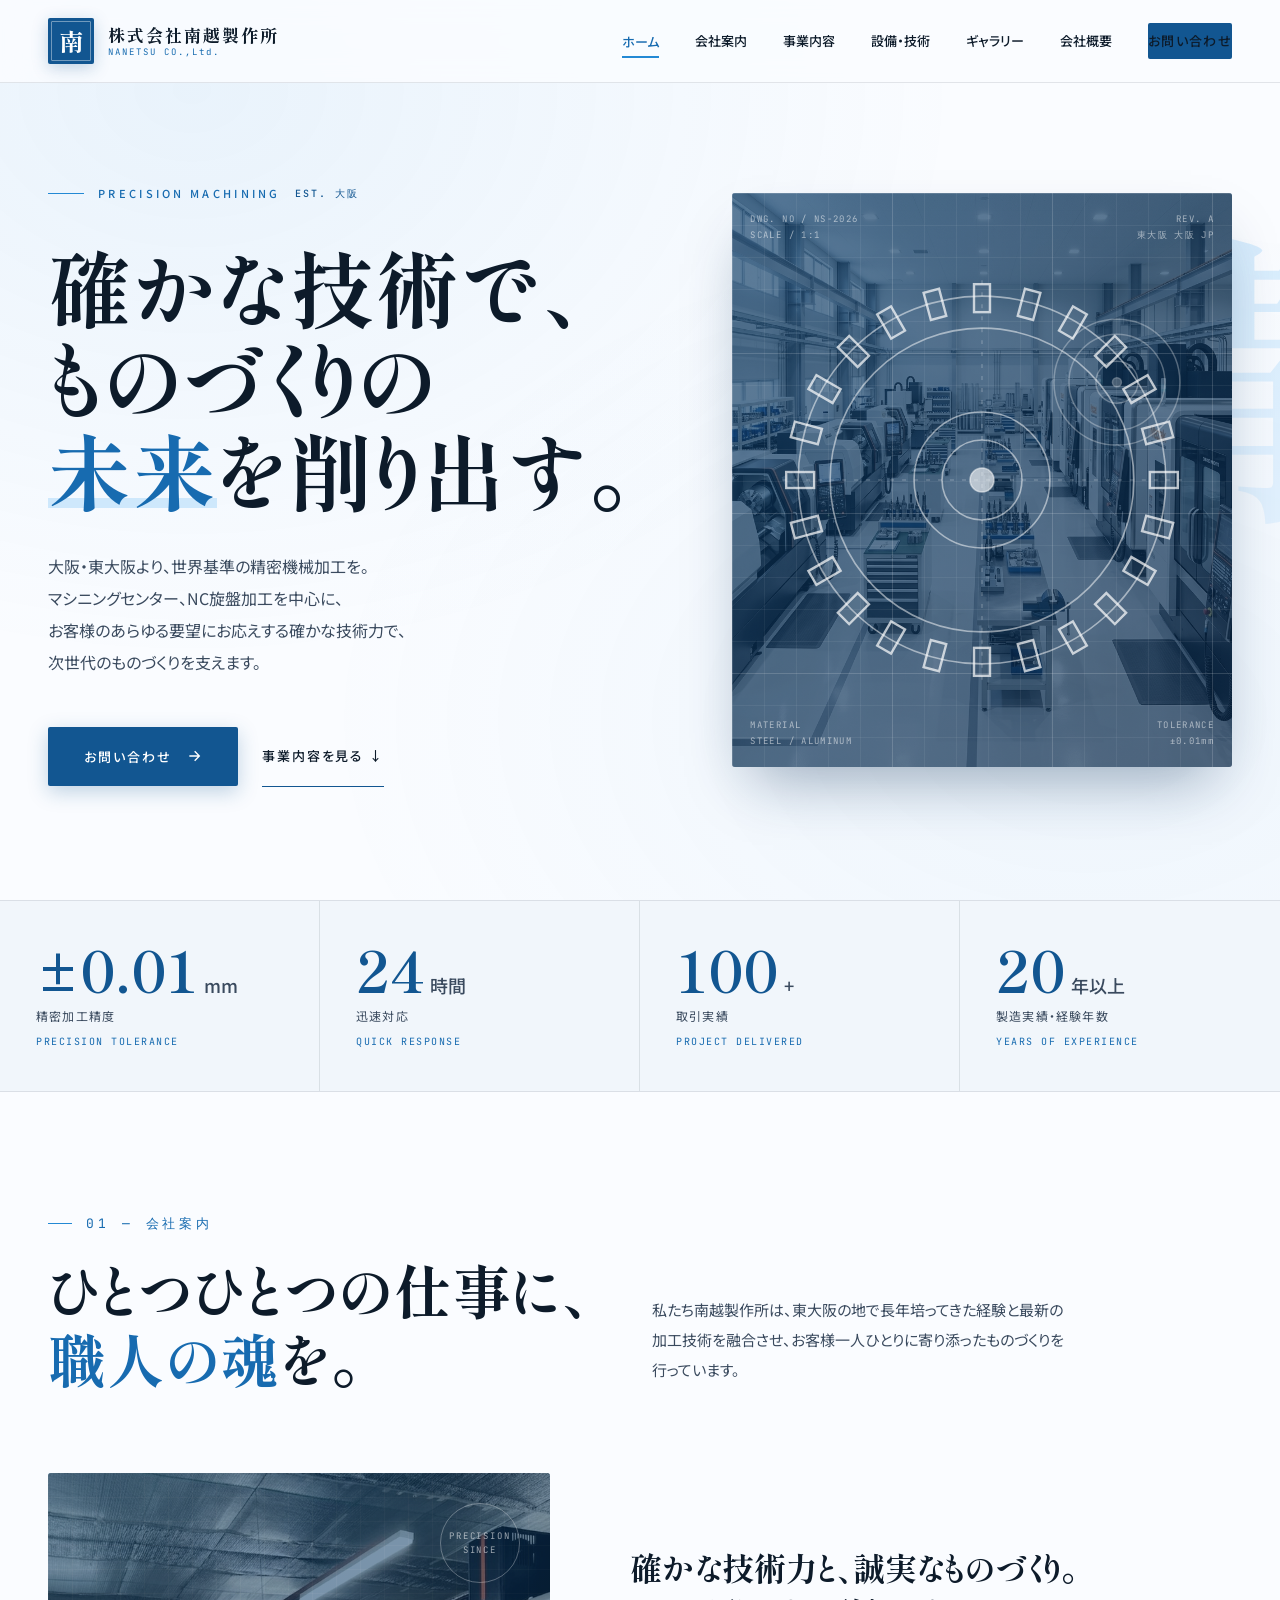
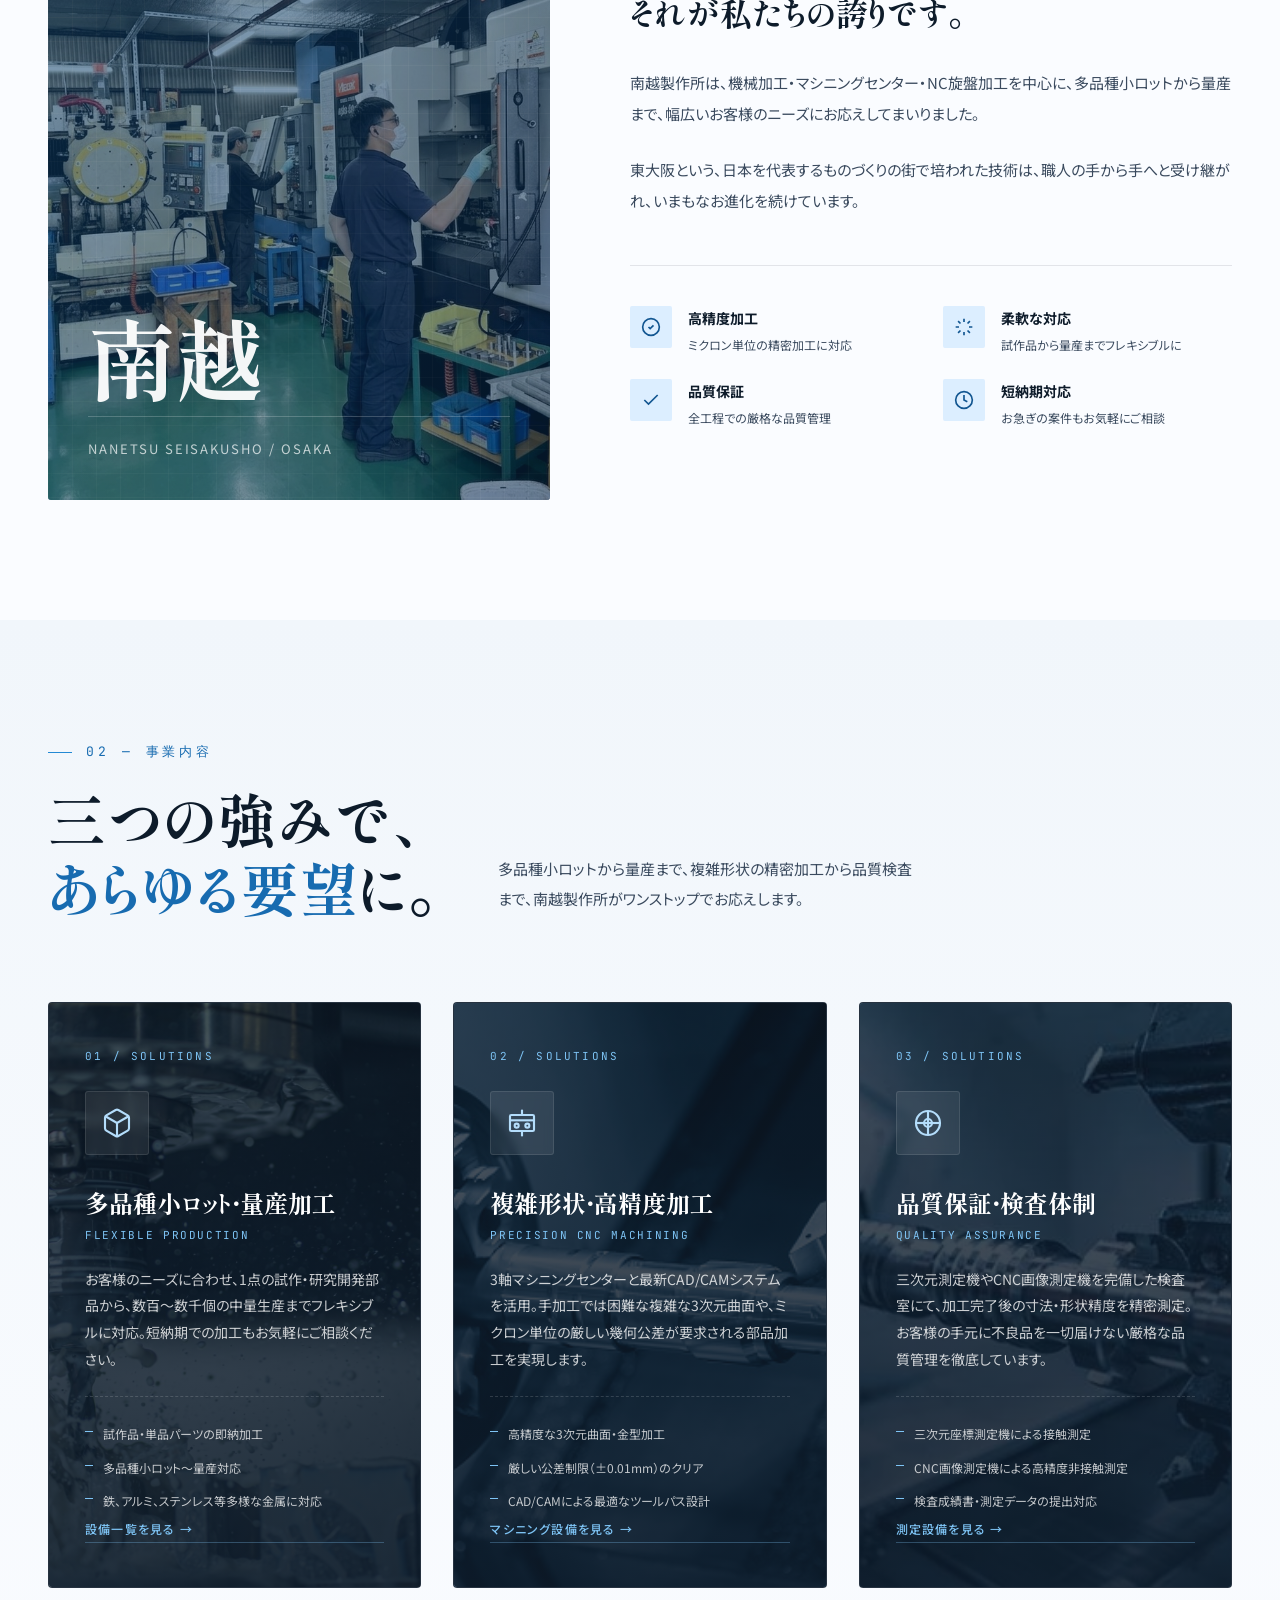
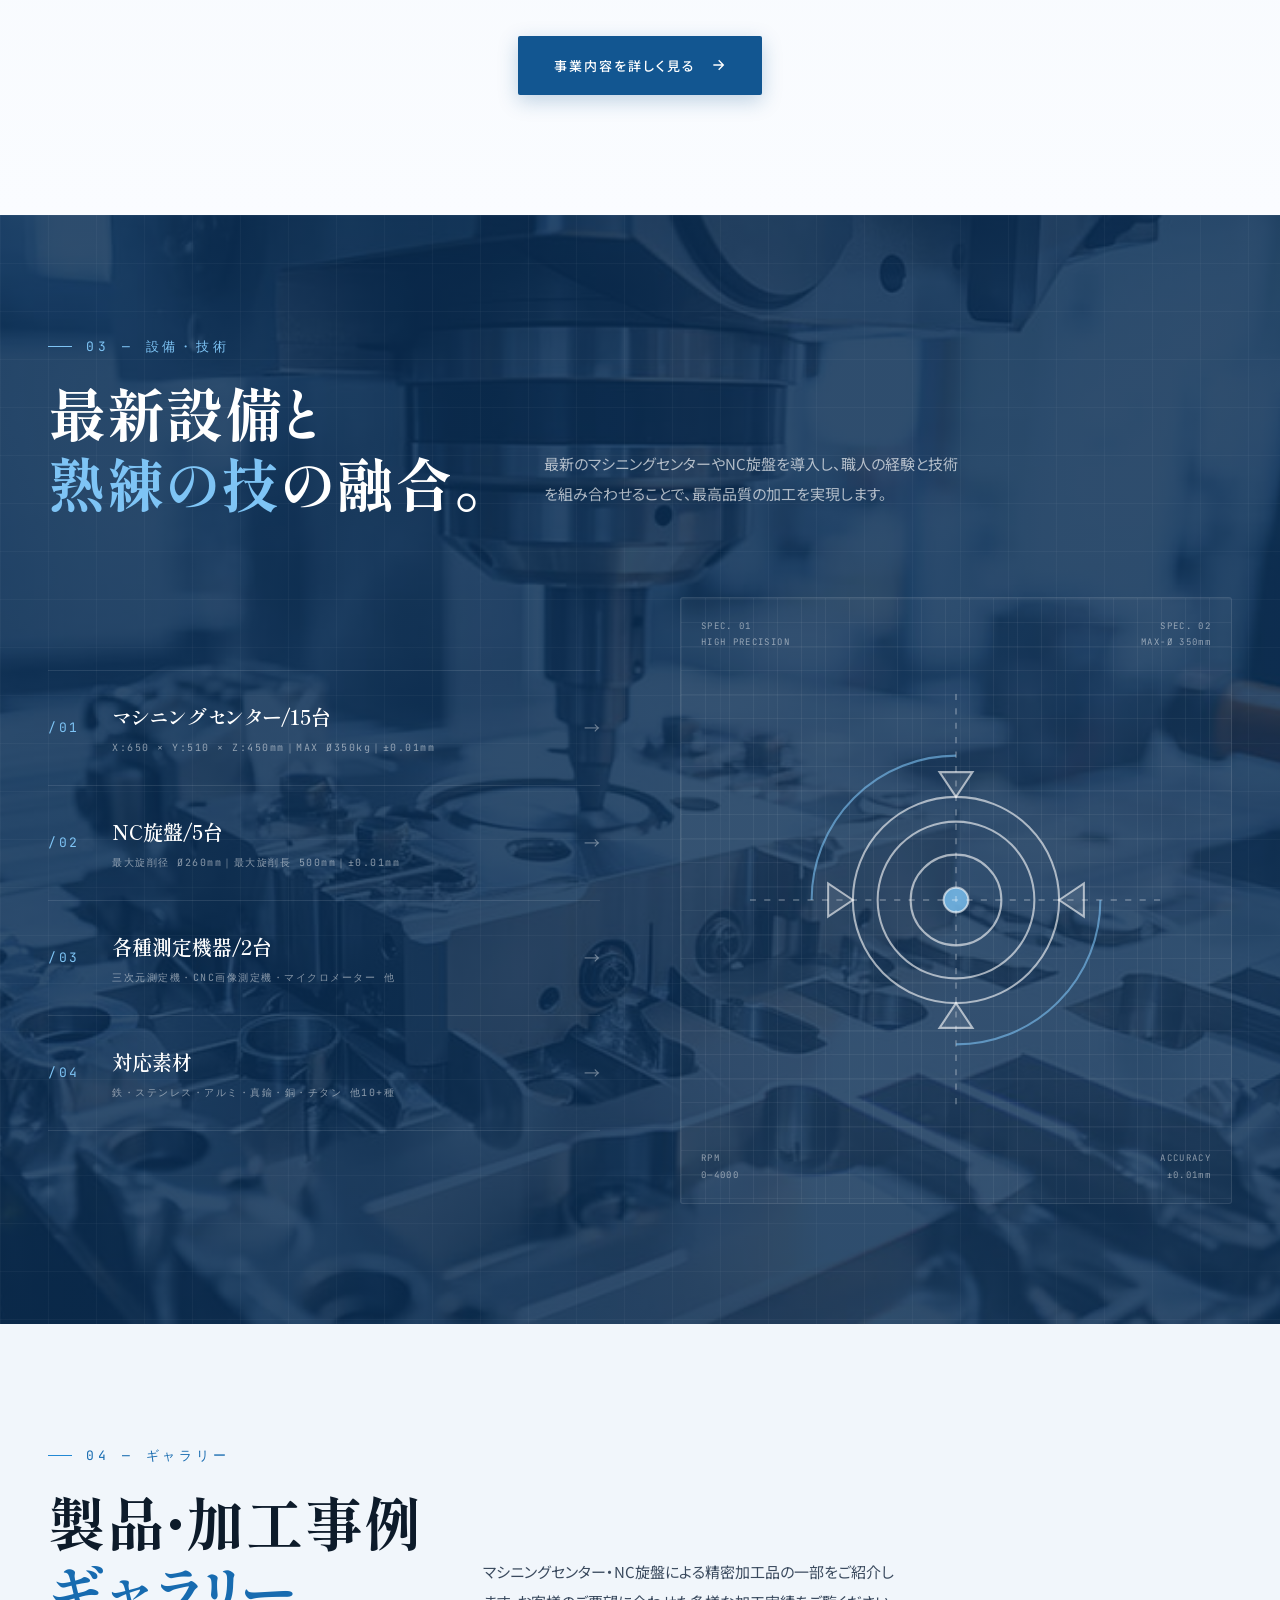
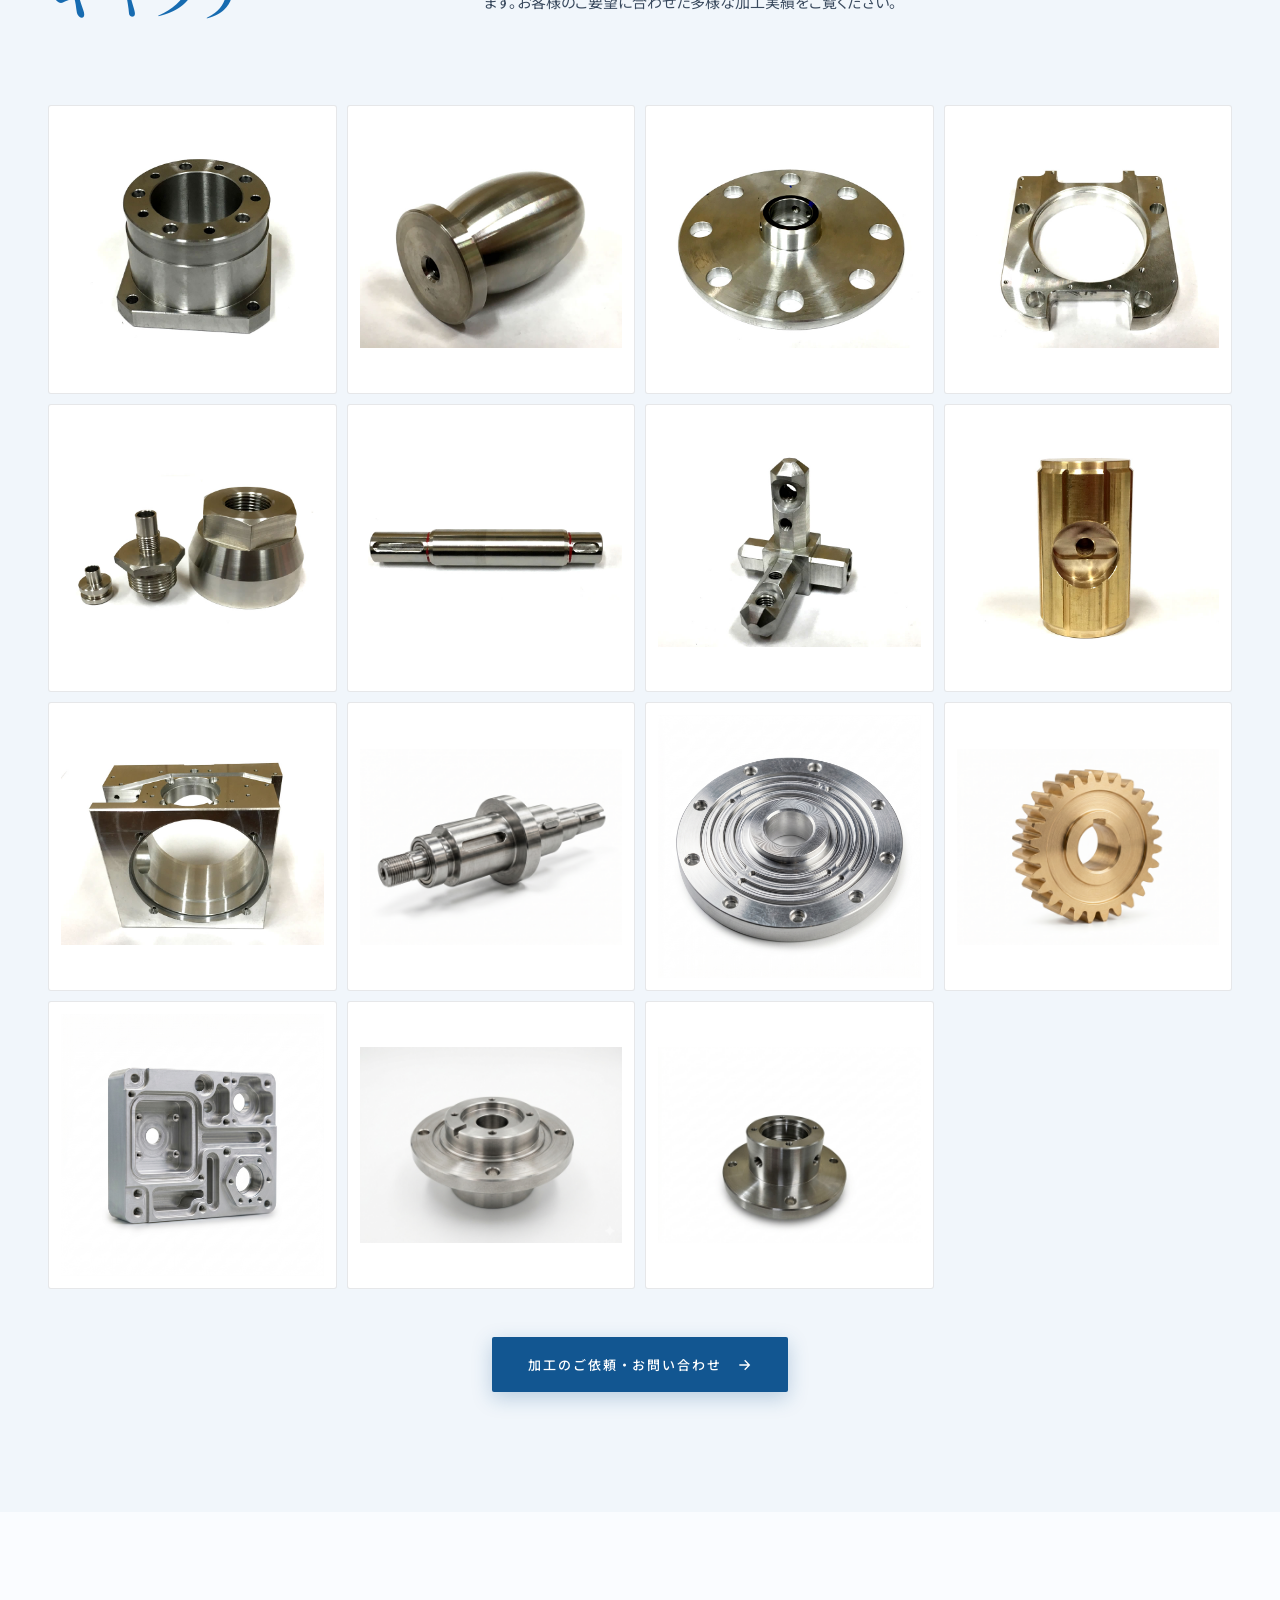
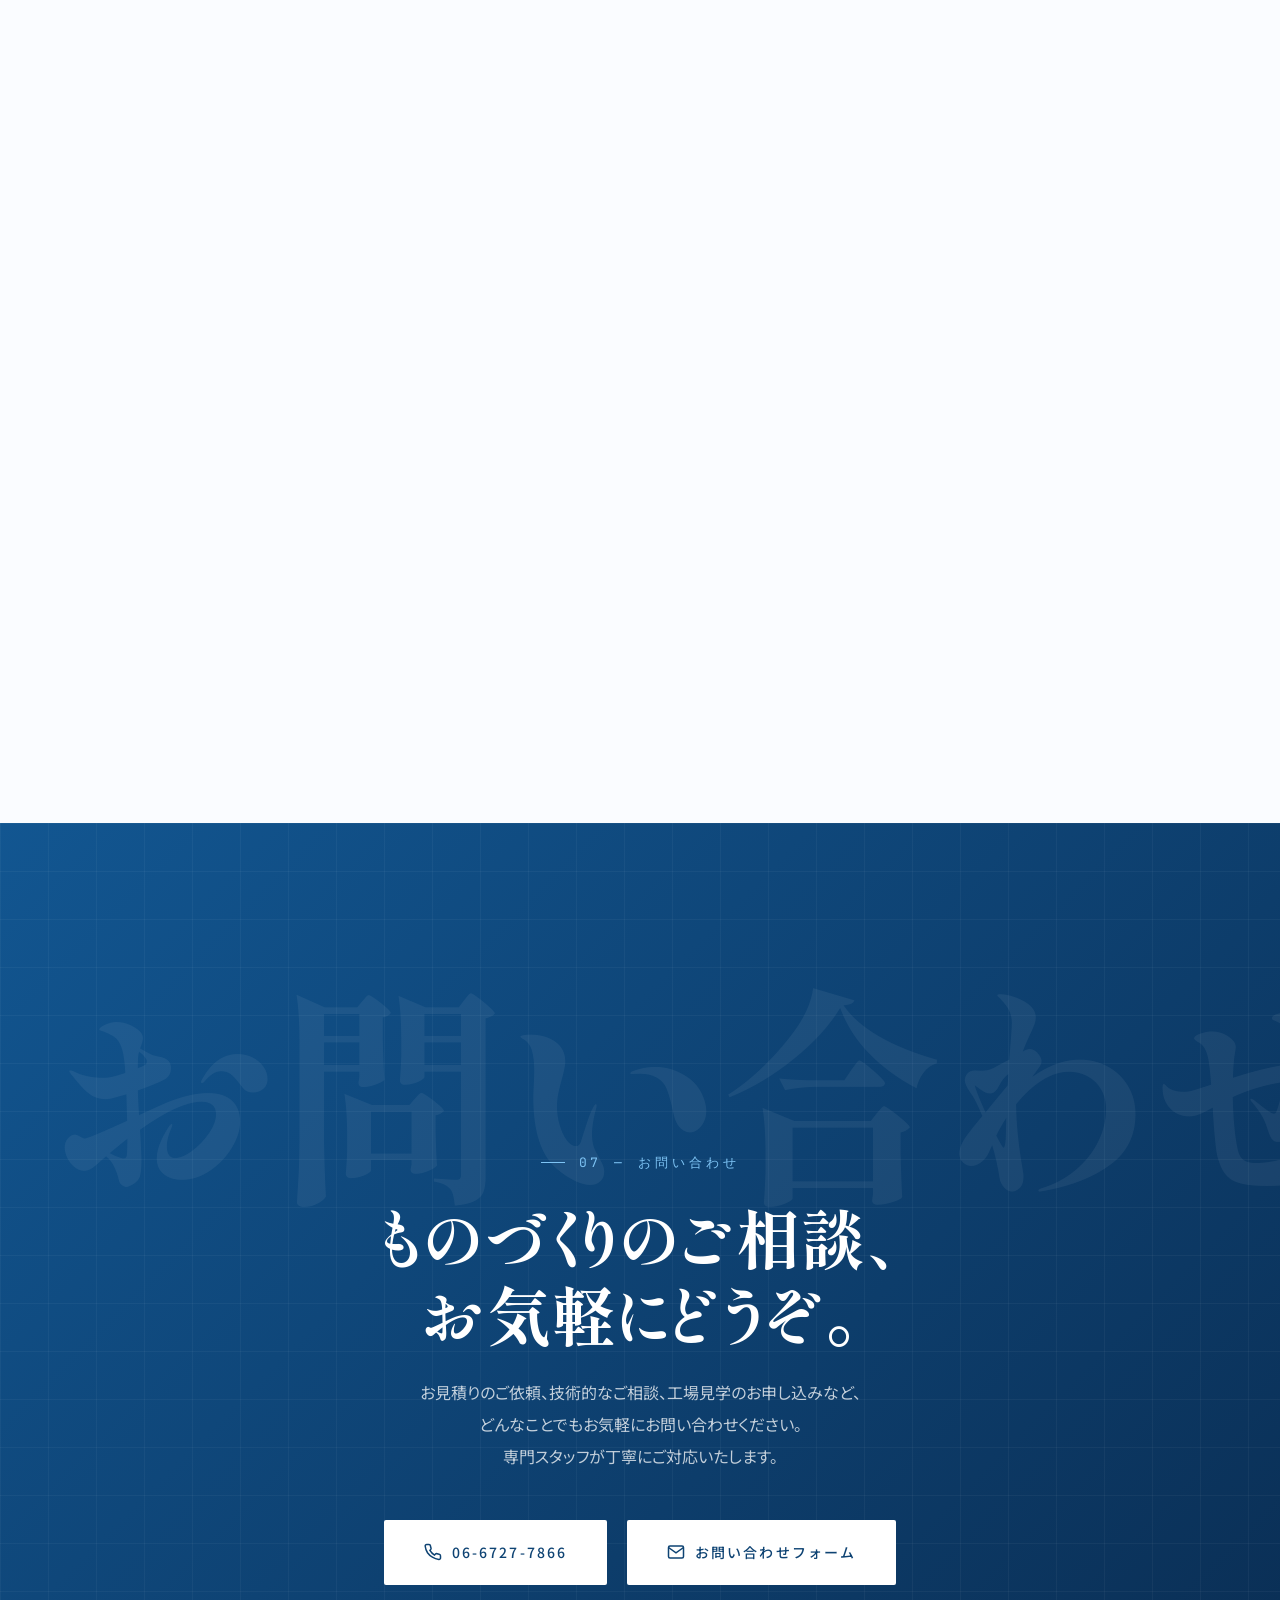
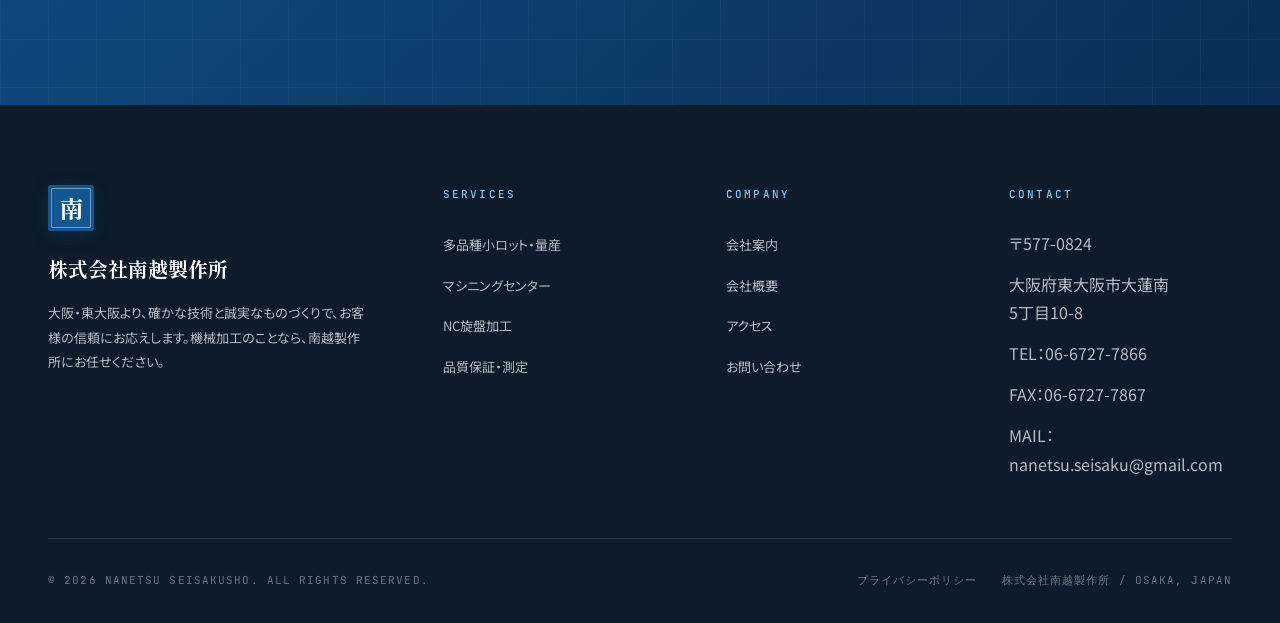
==== commit d8e14c9d: "feat: SEO optimization — meta tags, structured data, sitemap, robots - All 9 pages: optimized title " ====
--- a/index.html
+++ b/index.html
@@ -4,8 +4,25 @@
 <head>
   <meta charset="UTF-8">
   <meta name="viewport" content="width=device-width, initial-scale=1.0">
-  <title>南越製作所 | 精密機械加工・マシニングセンター・NC旋盤加工</title>
-  <meta name="description" content="大阪府東大阪市の南越製作所。機械加工、マシニングセンター、NC旋盤加工の専門企業。確かな技術と精密な仕上がりをお約束します。">
+  <title>精密機械加工・マシニングセンター・NC旋盤加工 | 株式会社南越製作所【大阪・東大阪】</title>
+  <meta name="description" content="大阪府東大阪市の精密機械加工専門企業・株式会社南越製作所。マシニングセンター15台・NC旋盤5台を保有し、多品種小ロットから量産まで対応。±0.01mmの高精度加工。お見積り無料。">
+  <meta name="keywords" content="精密機械加工,マシニングセンター,NC旋盤加工,東大阪 機械加工,大阪 精密部品,CNC加工,多品種小ロット,量産加工,金属加工,アルミ加工,ステンレス加工,機械部品製造,南越製作所">
+  <meta name="author" content="株式会社南越製作所">
+  <meta name="robots" content="index, follow">
+  <link rel="canonical" href="https://nanetsuseisaku.co.jp/">
+  <!-- OGP -->
+  <meta property="og:type" content="website">
+  <meta property="og:locale" content="ja_JP">
+  <meta property="og:site_name" content="株式会社南越製作所">
+  <meta property="og:title" content="精密機械加工・マシニングセンター・NC旋盤加工 | 株式会社南越製作所【大阪・東大阪】">
+  <meta property="og:description" content="大阪府東大阪市の精密機械加工専門企業。マシニングセンター15台・NC旋盤5台を保有し、多品種小ロットから量産まで±0.01mmの高精度加工に対応。">
+  <meta property="og:url" content="https://nanetsuseisaku.co.jp/">
+  <meta property="og:image" content="https://nanetsuseisaku.co.jp/images/company/interior.jpg">
+  <!-- Twitter Card -->
+  <meta name="twitter:card" content="summary_large_image">
+  <meta name="twitter:title" content="精密機械加工・マシニングセンター・NC旋盤加工 | 株式会社南越製作所">
+  <meta name="twitter:description" content="大阪府東大阪市の精密機械加工専門企業。マシニングセンター15台・NC旋盤5台。多品種小ロット〜量産対応。±0.01mm高精度加工。">
+  <meta name="twitter:image" content="https://nanetsuseisaku.co.jp/images/company/interior.jpg">
   <link rel="preconnect" href="https://fonts.googleapis.com">
   <link rel="preconnect" href="https://fonts.gstatic.com" crossorigin>
   <link
@@ -886,5 +903,82 @@
       revealObs.observe(el);
     });
   </script>
+
+  <!-- JSON-LD Structured Data -->
+  <script type="application/ld+json">
+  {
+    "@context": "https://schema.org",
+    "@graph": [
+      {
+        "@type": "LocalBusiness",
+        "@id": "https://nanetsuseisaku.co.jp/#organization",
+        "name": "株式会社南越製作所",
+        "alternateName": "NANETSU CO.,Ltd.",
+        "description": "大阪府東大阪市の精密機械加工専門企業。マシニングセンター15台・NC旋盤5台を保有し、多品種小ロットから量産まで±0.01mmの高精度加工に対応。",
+        "url": "https://nanetsuseisaku.co.jp/",
+        "telephone": "+81-6-6727-7866",
+        "faxNumber": "+81-6-6727-7867",
+        "email": "nanetsu.seisaku@gmail.com",
+        "foundingDate": "2007",
+        "address": {
+          "@type": "PostalAddress",
+          "streetAddress": "大蓮南5丁目10-8",
+          "addressLocality": "東大阪市",
+          "addressRegion": "大阪府",
+          "postalCode": "577-0824",
+          "addressCountry": "JP"
+        },
+        "geo": {
+          "@type": "GeoCoordinates",
+          "latitude": 34.6791,
+          "longitude": 135.6083
+        },
+        "openingHoursSpecification": {
+          "@type": "OpeningHoursSpecification",
+          "dayOfWeek": ["Monday","Tuesday","Wednesday","Thursday","Friday"],
+          "opens": "08:00",
+          "closes": "17:00"
+        },
+        "image": "https://nanetsuseisaku.co.jp/images/company/interior.jpg",
+        "logo": "https://nanetsuseisaku.co.jp/images/company/interior.jpg",
+        "priceRange": "$$",
+        "currenciesAccepted": "JPY",
+        "areaServed": {
+          "@type": "Country",
+          "name": "日本"
+        },
+        "hasOfferCatalog": {
+          "@type": "OfferCatalog",
+          "name": "加工サービス",
+          "itemListElement": [
+            {"@type": "Offer", "itemOffered": {"@type": "Service", "name": "マシニングセンター加工"}},
+            {"@type": "Offer", "itemOffered": {"@type": "Service", "name": "NC旋盤加工"}},
+            {"@type": "Offer", "itemOffered": {"@type": "Service", "name": "多品種小ロット加工"}},
+            {"@type": "Offer", "itemOffered": {"@type": "Service", "name": "量産加工"}},
+            {"@type": "Offer", "itemOffered": {"@type": "Service", "name": "品質検査・三次元測定"}}
+          ]
+        }
+      },
+      {
+        "@type": "WebSite",
+        "@id": "https://nanetsuseisaku.co.jp/#website",
+        "url": "https://nanetsuseisaku.co.jp/",
+        "name": "株式会社南越製作所",
+        "publisher": {"@id": "https://nanetsuseisaku.co.jp/#organization"},
+        "inLanguage": "ja"
+      },
+      {
+        "@type": "WebPage",
+        "@id": "https://nanetsuseisaku.co.jp/#webpage",
+        "url": "https://nanetsuseisaku.co.jp/",
+        "name": "精密機械加工・マシニングセンター・NC旋盤加工 | 株式会社南越製作所【大阪・東大阪】",
+        "isPartOf": {"@id": "https://nanetsuseisaku.co.jp/#website"},
+        "about": {"@id": "https://nanetsuseisaku.co.jp/#organization"},
+        "description": "大阪府東大阪市の精密機械加工専門企業・株式会社南越製作所。マシニングセンター15台・NC旋盤5台保有。多品種小ロットから量産まで±0.01mm高精度加工。",
+        "inLanguage": "ja"
+      }
+    ]
+  }
+  </script>
 </body>
 </html>
--- a/css/style.css
+++ b/css/style.css
@@ -366,6 +366,17 @@
   border-color: #fff;
 }
 
+/* btn-outline used on light bg (company section) */
+.company .btn-outline {
+  color: var(--sky-700);
+  border-color: var(--sky-300);
+}
+
+.company .btn-outline:hover {
+  background: var(--sky-50);
+  border-color: var(--sky-500);
+}
+
 .btn-submit {
   width: 100%;
   background: var(--sky-700);
@@ -2496,269 +2507,333 @@
 }
 
 
-* =========================================================================
-   ORDER FLOW SECTION
+/* ==========================================================================
+   MOBILE RESPONSIVE — ADDITIONAL FIXES
    ========================================================================== */
-.order-flow {
-  background: var(--paper-2);
-  position: relative;
-  overflow: hidden;
-}
-
-.order-flow::before {
-  content: '';
-  position: absolute;
-  inset: 0;
-  background-image:
-    linear-gradient(to right, rgba(35, 137, 212, .045) 1px, transparent 1px),
-    linear-gradient(to bottom, rgba(35, 137, 212, .045) 1px, transparent 1px);
-  background-size: 48px 48px;
-  pointer-events: none;
-  z-index: 0;
-}
-
-.order-flow::after {
-  content: 'PROCESS';
-  position: absolute;
-  right: -20px;
-  top: 50%;
-  transform: translateY(-50%) rotate(90deg);
-  font-family: 'JetBrains Mono', monospace;
-  font-size: clamp(60px, 9vw, 120px);
-  font-weight: 700;
-  color: rgba(35, 137, 212, .04);
-  letter-spacing: .3em;
-  pointer-events: none;
-  white-space: nowrap;
-  z-index: 0;
-}
-
-.flow-track {
-  display: grid;
-  grid-template-columns: repeat(7, 1fr);
-  gap: 0;
-  position: relative;
-  z-index: 1;
-}
-
-.flow-step {
-  display: flex;
-  align-items: flex-start;
-  gap: 0;
-}
-
-.flow-step-inner {
-  flex: 1;
-  background: #fff;
-  border: 1px solid var(--line);
-  border-radius: 4px;
-  padding: 28px 20px 24px;
-  display: flex;
-  flex-direction: column;
-  align-items: flex-start;
-  gap: 12px;
-  transition: box-shadow .3s, transform .3s, border-color .3s;
-  position: relative;
-  overflow: hidden;
-}
-
-.flow-step-inner::before {
-  content: '';
-  position: absolute;
-  top: 0; left: 0; right: 0;
-  height: 3px;
-  background: linear-gradient(90deg, var(--sky-500), var(--sky-300));
-  opacity: 0;
-  transition: opacity .3s;
-}
-
-.flow-step-inner:hover {
-  box-shadow: 0 8px 28px -8px rgba(35, 137, 212, .18);
-  transform: translateY(-3px);
-  border-color: var(--sky-200);
-}
-
-.flow-step-inner:hover::before {
-  opacity: 1;
-}
-
-.flow-step-inner--highlight {
-  background: var(--sky-700);
-  border-color: var(--sky-700);
-  color: #fff;
-}
-
-.flow-step-inner--highlight::before {
-  background: linear-gradient(90deg, rgba(255,255,255,.4), rgba(255,255,255,.15));
-  opacity: 1;
-}
-
-.flow-step-inner--highlight:hover {
-  background: var(--sky-800);
-  border-color: var(--sky-800);
-  box-shadow: 0 12px 32px -8px rgba(18, 86, 145, .4);
-}
-
-.flow-step-num {
-  font-family: 'JetBrains Mono', monospace;
-  font-size: 9px;
-  letter-spacing: .25em;
-  color: var(--sky-500);
-  display: flex;
-  align-items: center;
-  gap: 4px;
-}
-
-.flow-step-num span {
-  font-size: 13px;
-  font-weight: 700;
-  color: var(--sky-600);
-}
-
-.flow-step-inner--highlight .flow-step-num,
-.flow-step-inner--highlight .flow-step-num span {
-  color: rgba(255, 255, 255, .7);
-}
-
-.flow-step-icon {
-  width: 52px;
-  height: 52px;
-  background: var(--sky-50);
-  border: 1px solid var(--sky-100);
-  border-radius: 50%;
-  display: grid;
-  place-items: center;
-  color: var(--sky-600);
-  flex-shrink: 0;
-  transition: background .3s;
-}
-
-.flow-step-inner:hover .flow-step-icon {
-  background: var(--sky-100);
-}
-
-.flow-step-inner--highlight .flow-step-icon {
-  background: rgba(255, 255, 255, .15);
-  border-color: rgba(255, 255, 255, .25);
-  color: #fff;
-}
-
-.flow-step-title {
-  font-family: 'Shippori Mincho', serif;
-  font-size: 15px;
-  font-weight: 700;
-  line-height: 1.5;
-  letter-spacing: .04em;
-  color: var(--ink);
-}
-
-.flow-step-inner--highlight .flow-step-title {
-  color: #fff;
-}
-
-.flow-step-desc {
-  font-size: 11.5px;
-  line-height: 1.8;
-  color: var(--steel);
-  flex: 1;
-}
-
-.flow-step-inner--highlight .flow-step-desc {
-  color: rgba(255, 255, 255, .8);
-}
-
-.flow-step-tag {
-  font-family: 'JetBrains Mono', monospace;
-  font-size: 8.5px;
-  letter-spacing: .18em;
-  color: var(--sky-600);
-  background: var(--sky-50);
-  border: 1px solid var(--sky-100);
-  padding: 3px 8px;
-  border-radius: 2px;
-  white-space: nowrap;
-}
-
-.flow-step-inner--highlight .flow-step-tag {
-  background: rgba(255, 255, 255, .15);
-  border-color: rgba(255, 255, 255, .25);
-  color: rgba(255, 255, 255, .85);
-}
-
-.flow-arrow {
-  flex-shrink: 0;
-  width: 28px;
-  display: flex;
-  align-items: center;
-  justify-content: center;
-  align-self: center;
-  color: var(--sky-300);
-}
-
-.flow-arrow svg {
-  width: 28px;
-  height: 20px;
-}
-
-.flow-step--last .flow-arrow {
-  display: none;
-}
-
-.flow-cta-row {
-  text-align: center;
-  margin-top: 56px;
-  position: relative;
-  z-index: 1;
-}
-
-.flow-step.reveal {
-  opacity: 0;
-  transform: translateY(24px);
-  transition: opacity .5s ease, transform .5s ease;
-}
-
-.flow-step.reveal.show {
-  opacity: 1;
-  transform: translateY(0);
-}
-
-.flow-step:nth-child(1) { transition-delay: .05s; }
-.flow-step:nth-child(2) { transition-delay: .12s; }
-.flow-step:nth-child(3) { transition-delay: .19s; }
-.flow-step:nth-child(4) { transition-delay: .26s; }
-.flow-step:nth-child(5) { transition-delay: .33s; }
-.flow-step:nth-child(6) { transition-delay: .40s; }
-.flow-step:nth-child(7) { transition-delay: .47s; }
-
-@media (max-width: 1280px) {
-  .flow-track {
-    grid-template-columns: repeat(4, 1fr);
+
+/* Page hero (subpages) */
+@media (max-width: 1024px) {
+  .page-hero {
+    padding: 120px 24px 64px;
+  }
+}
+
+@media (max-width: 640px) {
+  /* Section spacing */
+  section {
+    padding: 72px 20px;
+  }
+
+  .section-head {
+    margin-bottom: 48px;
+  }
+
+  /* Hero */
+  .hero {
+    padding: 100px 20px 64px;
+    gap: 32px;
+  }
+
+  .hero-visual {
+    max-height: 300px;
+  }
+
+  /* Stats */
+  .stat {
+    padding: 28px 20px;
+  }
+
+  .stat-num {
+    font-size: 44px;
+  }
+
+  /* About image */
+  .about-img {
+    aspect-ratio: 3/2;
+  }
+
+  .about-img-text .kanji {
+    font-size: 64px;
+  }
+
+  /* Contact CTA */
+  .contact {
+    padding: 72px 20px;
+  }
+
+  .contact-actions {
+    flex-direction: column;
+    align-items: center;
+  }
+
+  .btn-white {
+    width: 100%;
+    justify-content: center;
+    padding: 18px 24px;
+  }
+
+  /* Modal */
+  .modal {
+    padding: 40px 20px;
+  }
+
+  /* Form rows go to single column */
+  .form-row {
+    grid-template-columns: 1fr;
+  }
+
+  /* Footer */
+  footer {
+    padding: 56px 20px 24px;
+  }
+
+  /* Sibling row */
+  .sibling-row {
+    padding: 0 20px 60px;
+  }
+
+  .sibling-btn {
+    padding: 22px 20px;
+  }
+
+  /* Map */
+  .map-container {
+    min-height: 280px;
+  }
+
+  /* Page hero */
+  .page-hero {
+    padding: 96px 20px 48px;
+  }
+
+  .page-hero h1 {
+    font-size: clamp(32px, 8vw, 48px);
+  }
+
+  .hero-count {
+    display: none;
+  }
+
+  /* Company banner label */
+  .company-banner-label {
+    left: 20px;
+  }
+
+  /* Team full grid */
+  .team-full-grid {
+    grid-template-columns: 1fr;
+  }
+
+  /* Nav CTA hidden on mobile — it's in mobile menu */
+  .nav-cta {
+    display: none;
+  }
+
+  /* Service cards */
+  .service {
+    padding: 32px 24px;
+  }
+
+  .service-icon {
+    width: 52px;
+    height: 52px;
+    margin-bottom: 20px;
+  }
+
+  .service h3 {
+    font-size: 20px;
+  }
+
+  /* Tech section — hide decorative visual panel */
+  .tech-visual {
+    display: none;
+  }
+
+  .tech-content {
+    grid-template-columns: 1fr;
+    gap: 0;
+  }
+
+  .tech-item {
+    padding: 20px 0;
+    gap: 16px;
+  }
+
+  /* Info table */
+  .info-table th {
+    width: 35%;
+    font-size: 12px;
+  }
+
+  .info-table td {
+    font-size: 13px;
+  }
+
+  /* Contact */
+  .contact h2 {
+    font-size: clamp(30px, 7.5vw, 44px);
+  }
+
+  .contact p {
+    font-size: 14px;
+  }
+
+  /* Hero */
+  .hero-title {
+    font-size: clamp(36px, 9vw, 56px);
+  }
+
+  .hero-sub {
+    font-size: 14px;
+  }
+
+  /* Gallery overlay */
+  .gallery-overlay {
+    font-size: 9px;
+  }
+
+  /* Flow CTA */
+  .flow-cta-row .btn-primary {
+    width: 100%;
+    justify-content: center;
+  }
+
+  /* Section title */
+  .section-title {
+    font-size: clamp(28px, 7vw, 44px);
+  }
+}
+
+/* ==========================================================================
+   MOBILE RESPONSIVE — 480px and below (small phones)
+   ========================================================================== */
+@media (max-width: 480px) {
+  /* Gallery 1-column */
+  .gallery-layout {
+    grid-template-columns: 1fr;
+    gap: 8px;
+  }
+
+  /* Stats compact */
+  .stat {
+    padding: 24px 16px;
+  }
+
+  .stat-num {
+    font-size: 36px;
+  }
+
+  /* Hero — hide decorative visual on tiny screens */
+  .hero {
+    padding: 88px 16px 56px;
+  }
+
+  .hero-visual {
+    display: none;
+  }
+
+  .hero-cta {
+    gap: 16px;
+  }
+
+  /* Section spacing */
+  section {
+    padding: 60px 16px;
+  }
+
+  /* About */
+  .about-img {
+    aspect-ratio: 16/9;
+    max-height: 220px;
+  }
+
+  /* Services */
+  .services-grid {
+    gap: 16px;
+  }
+
+  .service {
+    padding: 26px 18px;
+  }
+
+  /* Company */
+  .map-container {
+    min-height: 220px;
+  }
+
+  /* Contact */
+  .contact {
+    padding: 60px 16px;
+  }
+
+  .btn-white {
+    width: 100%;
+    justify-content: center;
+    padding: 16px 20px;
+    font-size: 13px;
+  }
+
+  /* Modal — slide up from bottom on small screens */
+  .modal-overlay {
+    align-items: flex-end;
+  }
+
+  .modal {
+    padding: 32px 16px 40px;
+    border-radius: 12px 12px 0 0;
+    width: 100%;
+    max-height: 92dvh;
+  }
+
+  /* Form */
+  .form-row {
+    grid-template-columns: 1fr;
+    gap: 0;
+  }
+
+  /* Footer */
+  footer {
+    padding: 48px 16px 20px;
+  }
+
+  .footer-top {
+    gap: 32px;
+  }
+
+  /* Nav */
+  nav {
+    padding: 12px 16px;
+  }
+
+  .logo-jp {
+    font-size: 14px;
+  }
+
+  .logo-en {
+    display: none;
+  }
+
+  /* Sibling buttons */
+  .sibling-row {
+    padding: 0 16px 48px;
     gap: 12px;
   }
-  .flow-arrow { display: none; }
-  .flow-step { display: block; }
-}
-
-@media (max-width: 860px) {
-  .flow-track {
-    grid-template-columns: repeat(2, 1fr);
-    gap: 12px;
-  }
-}
-
-@media (max-width: 560px) {
-  .flow-track {
-    grid-template-columns: 1fr;
-    gap: 10px;
-  }
-  .flow-step-inner {
-    padding: 20px 16px;
-    flex-direction: row;
-    flex-wrap: wrap;
-    align-items: center;
-    gap: 10px;
-  }
-  .flow-step-icon { width: 44px; height: 44px; }
-  .flow-step-title { font-size: 14px; }
-  .flow-step-num { width: 100%; }
-}
+
+  .sibling-btn {
+    padding: 18px 16px;
+  }
+
+  .sibling-btn .s-count {
+    font-size: 28px;
+  }
+
+  /* Page hero */
+  .page-hero {
+    padding: 88px 16px 40px;
+  }
+
+  /* Section head */
+  .section-head {
+    margin-bottom: 36px;
+  }
+}
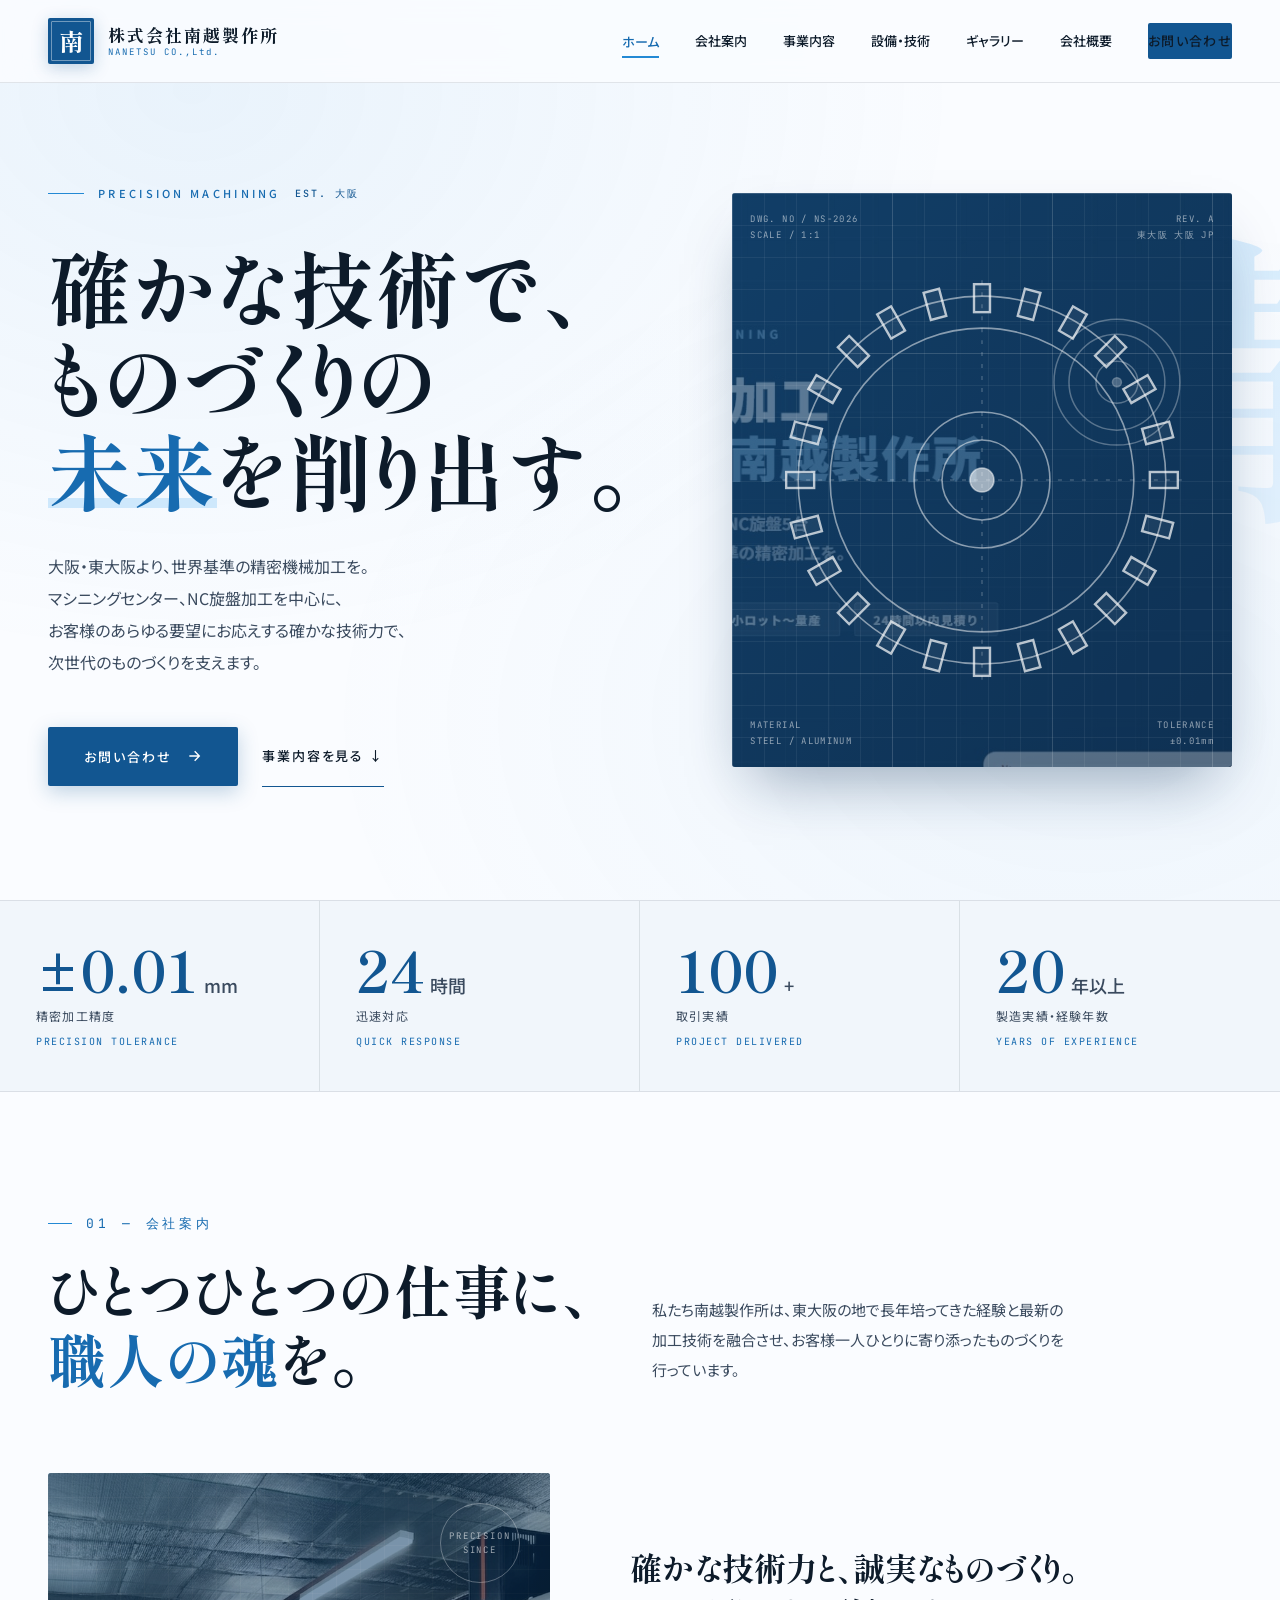
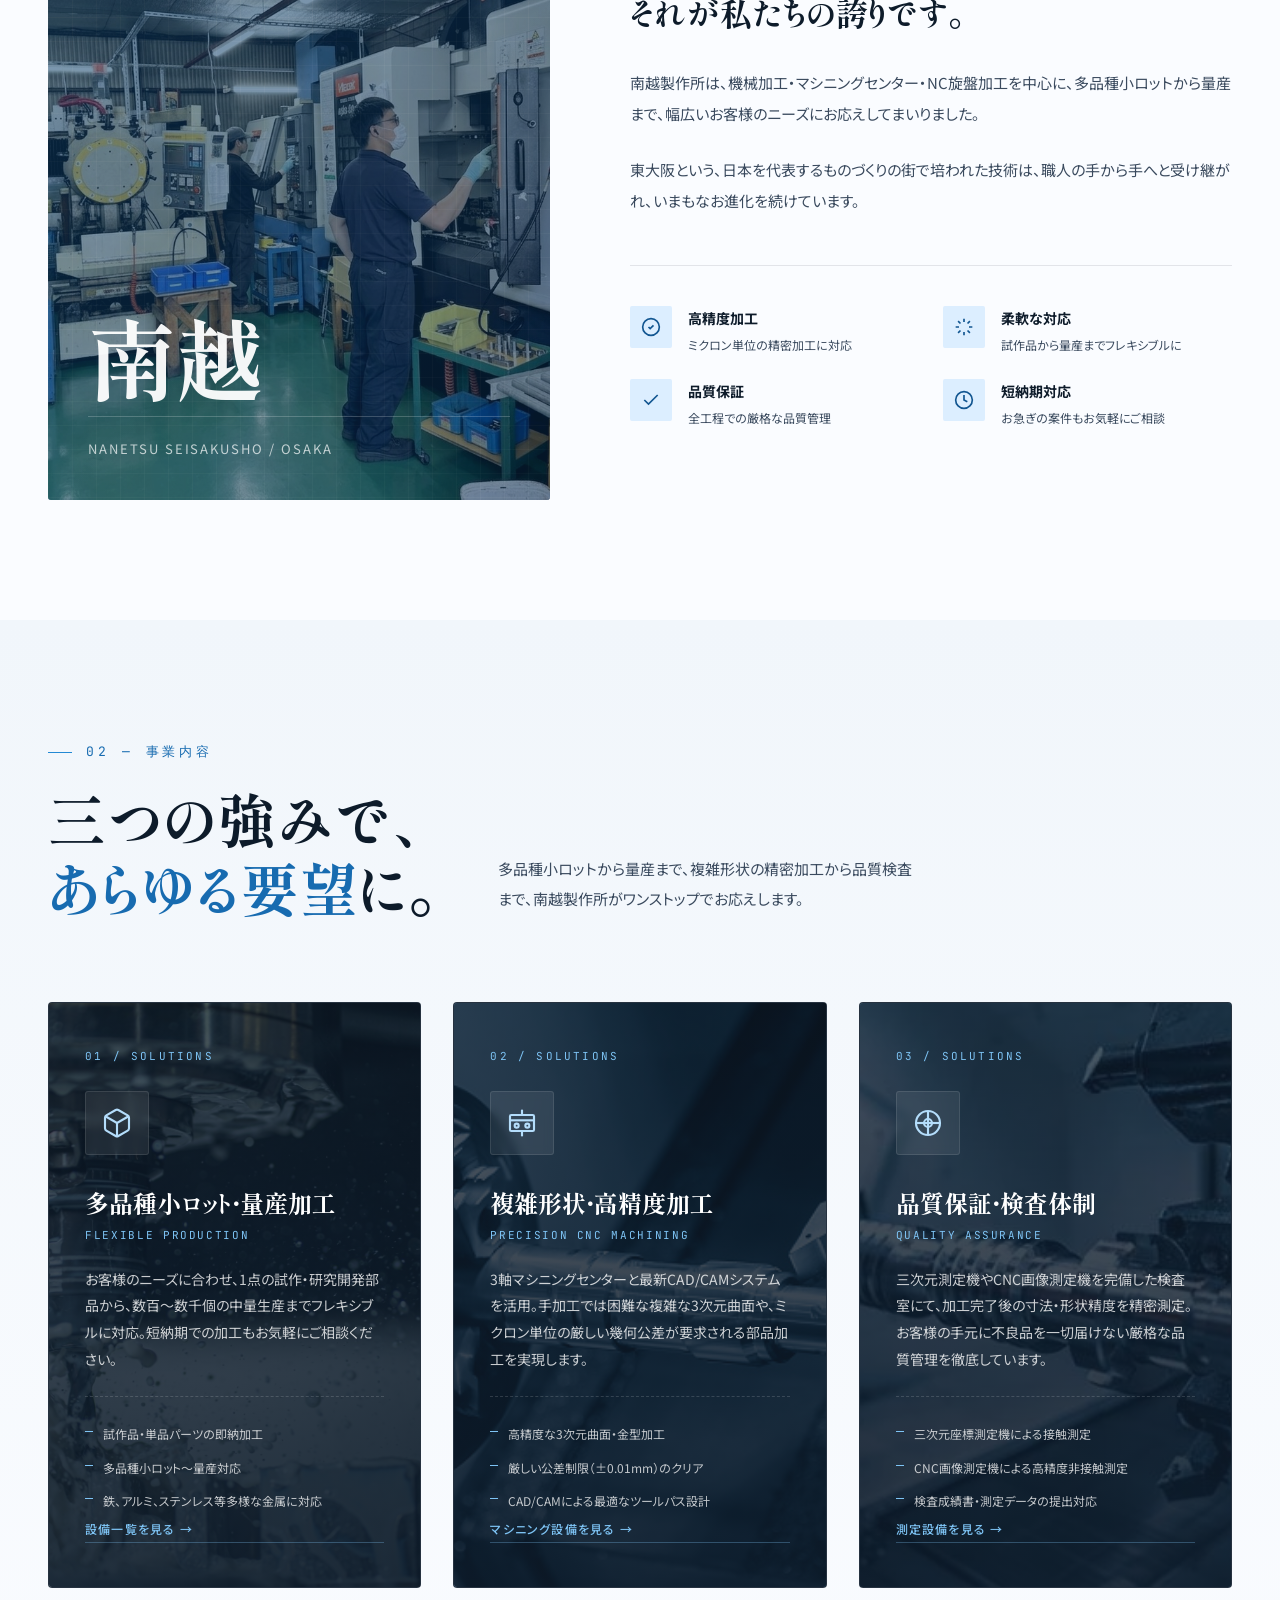
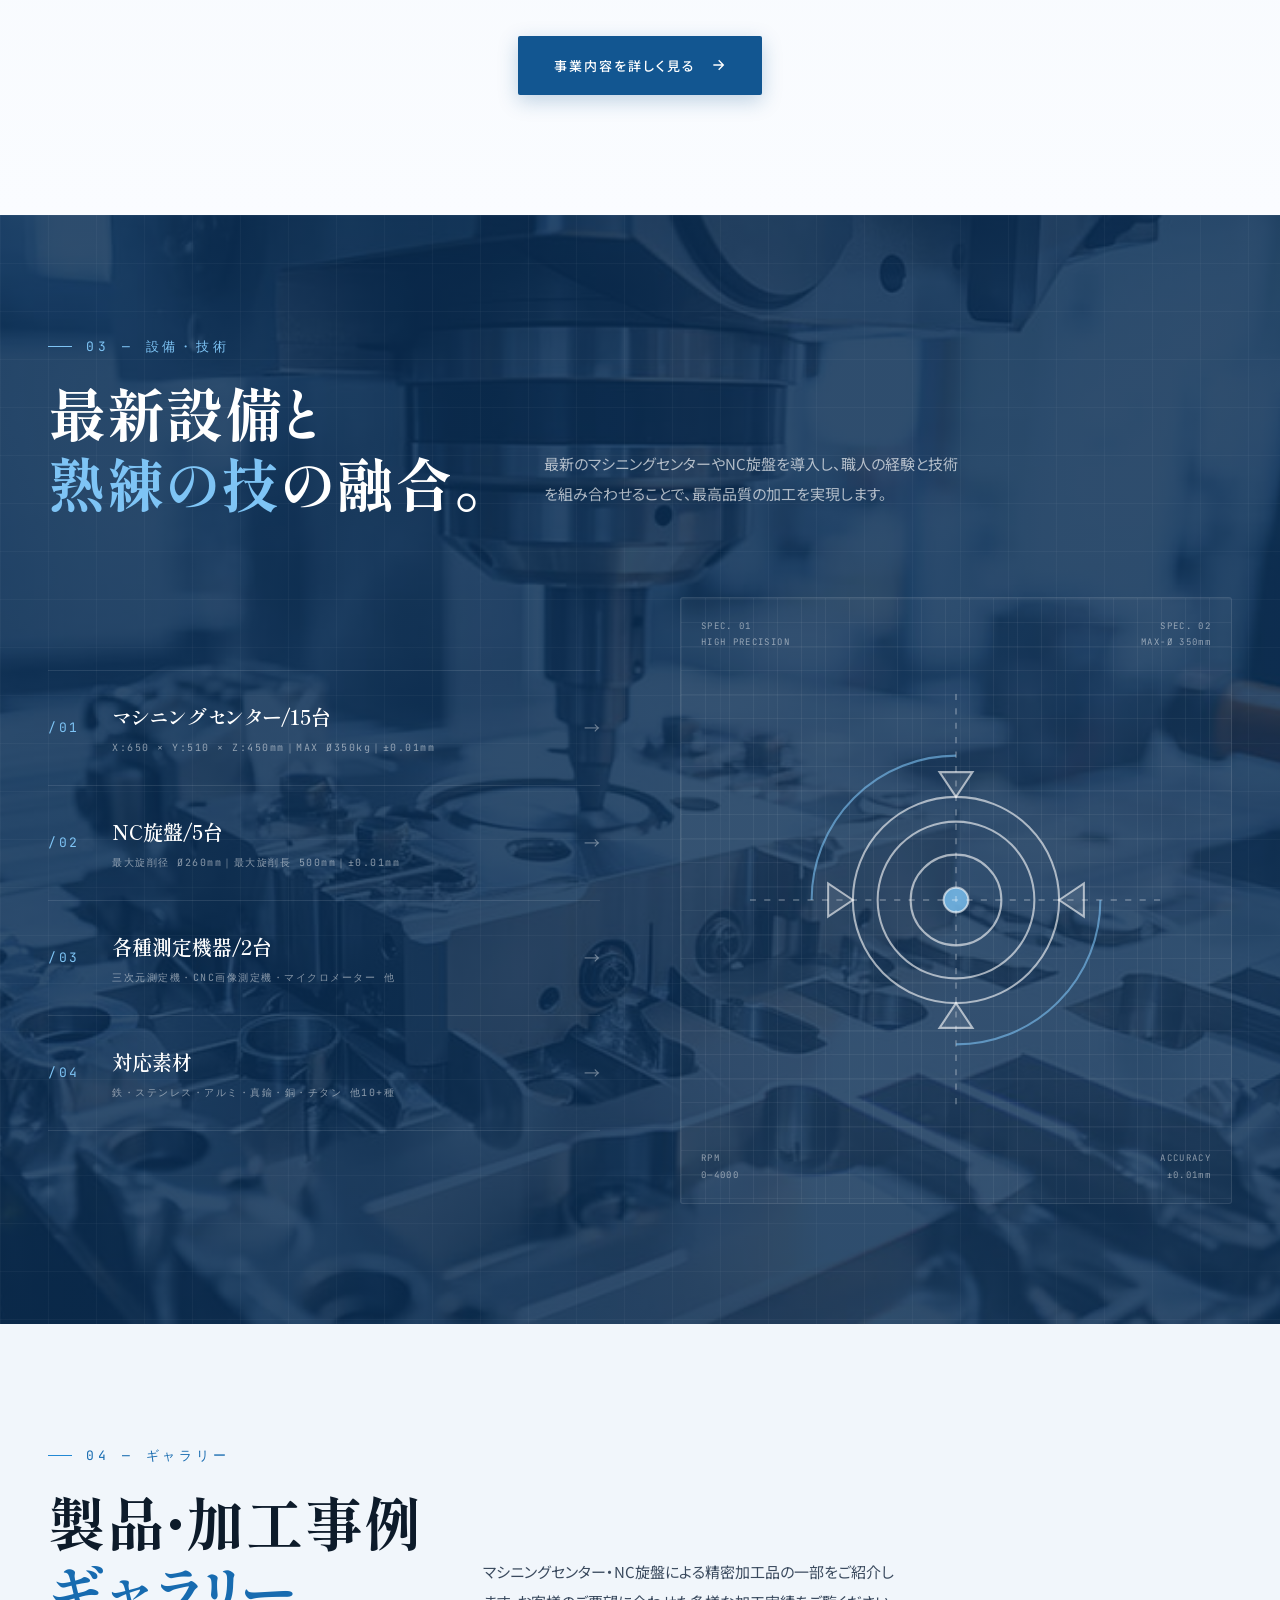
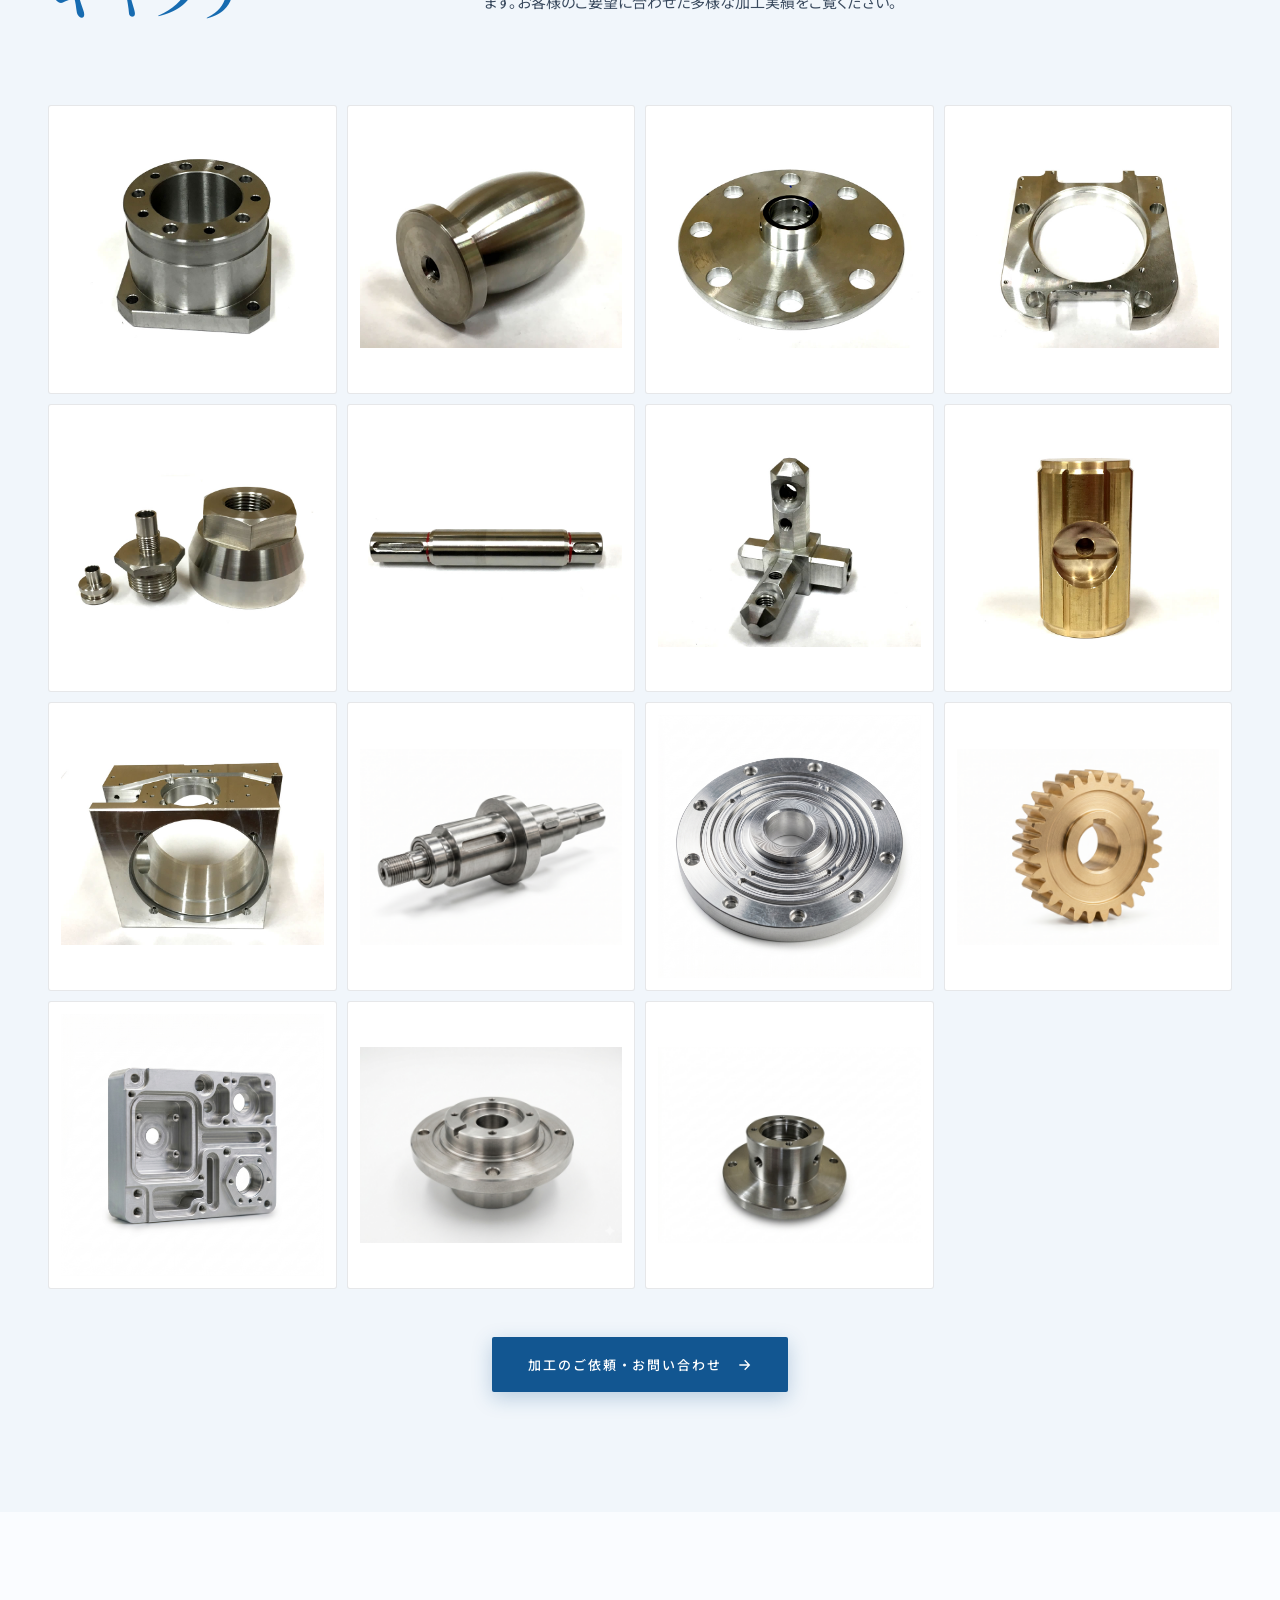
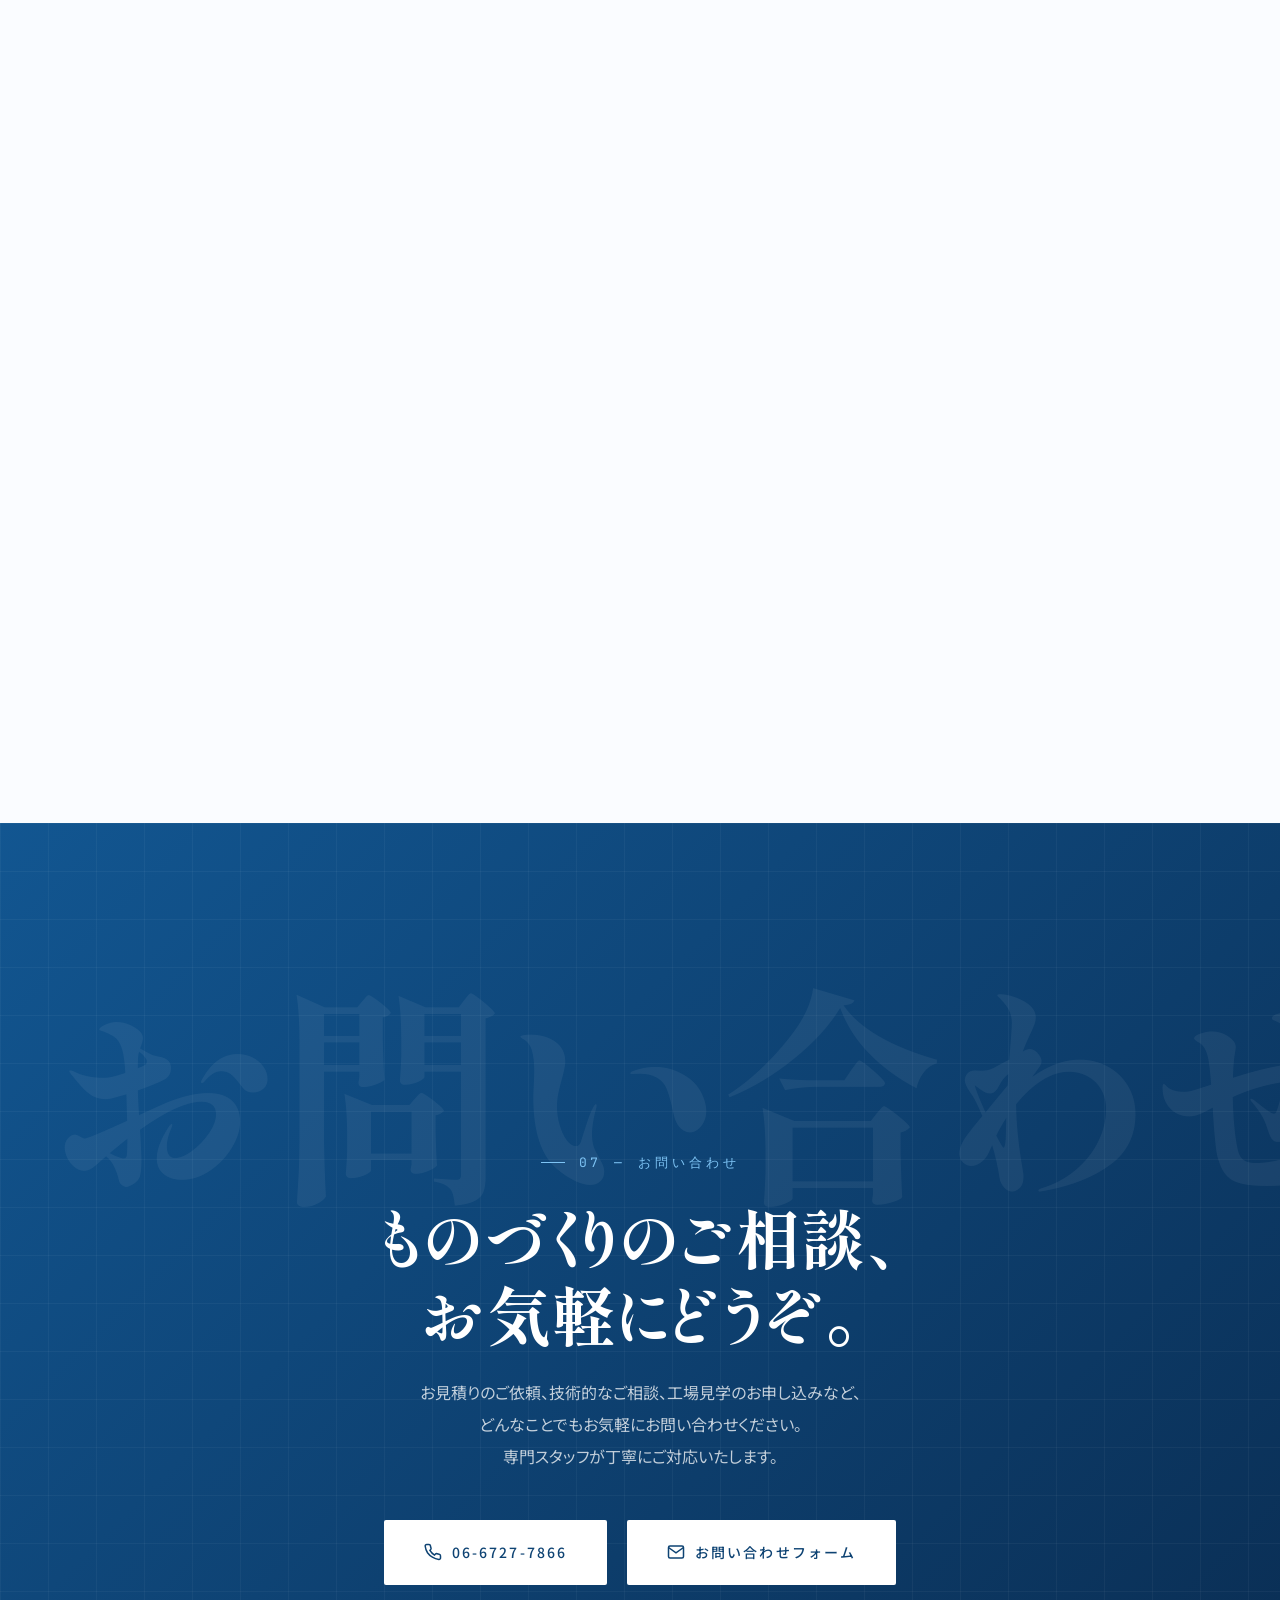
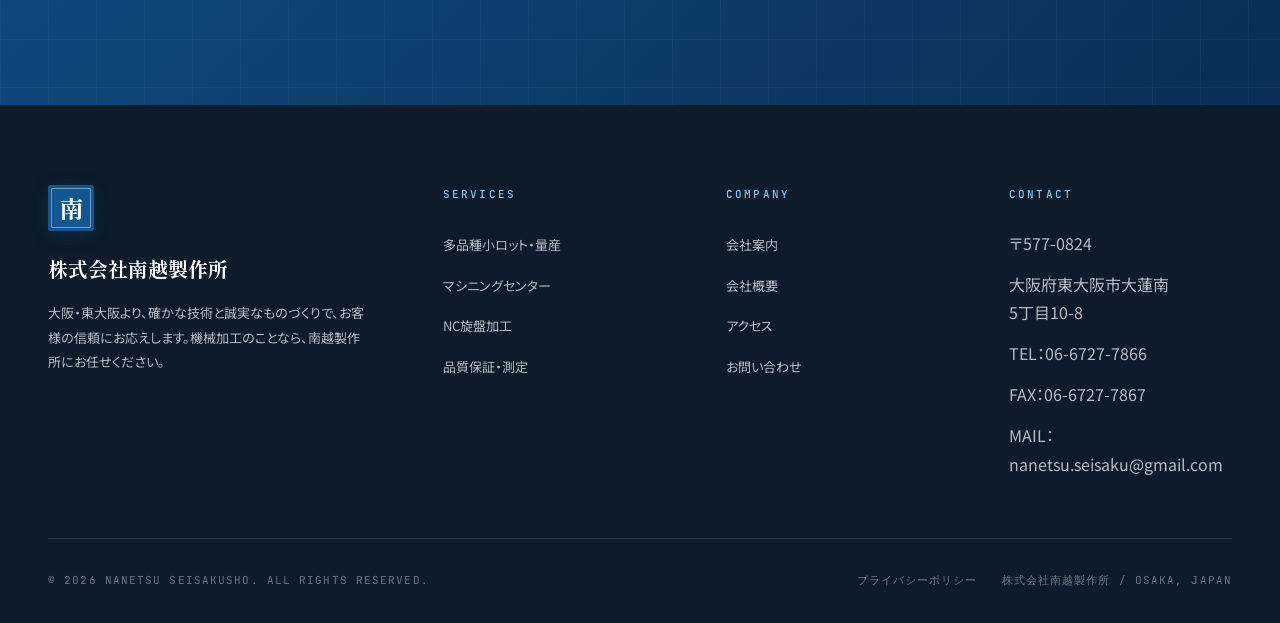
==== commit de25aa7a: "feat: add branded OGP image and update all og:image references - New images/ogp.jpg (1200×630px) — c" ====
--- a/index.html
+++ b/index.html
@@ -17,12 +17,12 @@
   <meta property="og:title" content="精密機械加工・マシニングセンター・NC旋盤加工 | 株式会社南越製作所【大阪・東大阪】">
   <meta property="og:description" content="大阪府東大阪市の精密機械加工専門企業。マシニングセンター15台・NC旋盤5台を保有し、多品種小ロットから量産まで±0.01mmの高精度加工に対応。">
   <meta property="og:url" content="https://nanetsuseisaku.co.jp/">
-  <meta property="og:image" content="https://nanetsuseisaku.co.jp/images/company/interior.jpg">
+  <meta property="og:image" content="https://nanetsuseisaku.co.jp/images/ogp.jpg">
   <!-- Twitter Card -->
   <meta name="twitter:card" content="summary_large_image">
   <meta name="twitter:title" content="精密機械加工・マシニングセンター・NC旋盤加工 | 株式会社南越製作所">
   <meta name="twitter:description" content="大阪府東大阪市の精密機械加工専門企業。マシニングセンター15台・NC旋盤5台。多品種小ロット〜量産対応。±0.01mm高精度加工。">
-  <meta name="twitter:image" content="https://nanetsuseisaku.co.jp/images/company/interior.jpg">
+  <meta name="twitter:image" content="https://nanetsuseisaku.co.jp/images/ogp.jpg">
   <link rel="preconnect" href="https://fonts.googleapis.com">
   <link rel="preconnect" href="https://fonts.gstatic.com" crossorigin>
   <link
@@ -64,7 +64,7 @@
     </div>
     <div class="hero-visual">
       <!-- Factory photo background -->
-      <img src="images/company/interior.jpg" alt="工場内部"
+      <img src="images/ogp.jpg" alt="工場内部"
         style="position:absolute;inset:0;width:100%;height:100%;object-fit:cover;opacity:0.38;z-index:0;filter:saturate(0.7) brightness(0.85);">
       <div class="blueprint"></div>
       <div class="blueprint-major"></div>
@@ -939,8 +939,8 @@
           "opens": "08:00",
           "closes": "17:00"
         },
-        "image": "https://nanetsuseisaku.co.jp/images/company/interior.jpg",
-        "logo": "https://nanetsuseisaku.co.jp/images/company/interior.jpg",
+        "image": "https://nanetsuseisaku.co.jp/images/ogp.jpg",
+        "logo": "https://nanetsuseisaku.co.jp/images/ogp.jpg",
         "priceRange": "$$",
         "currenciesAccepted": "JPY",
         "areaServed": {
